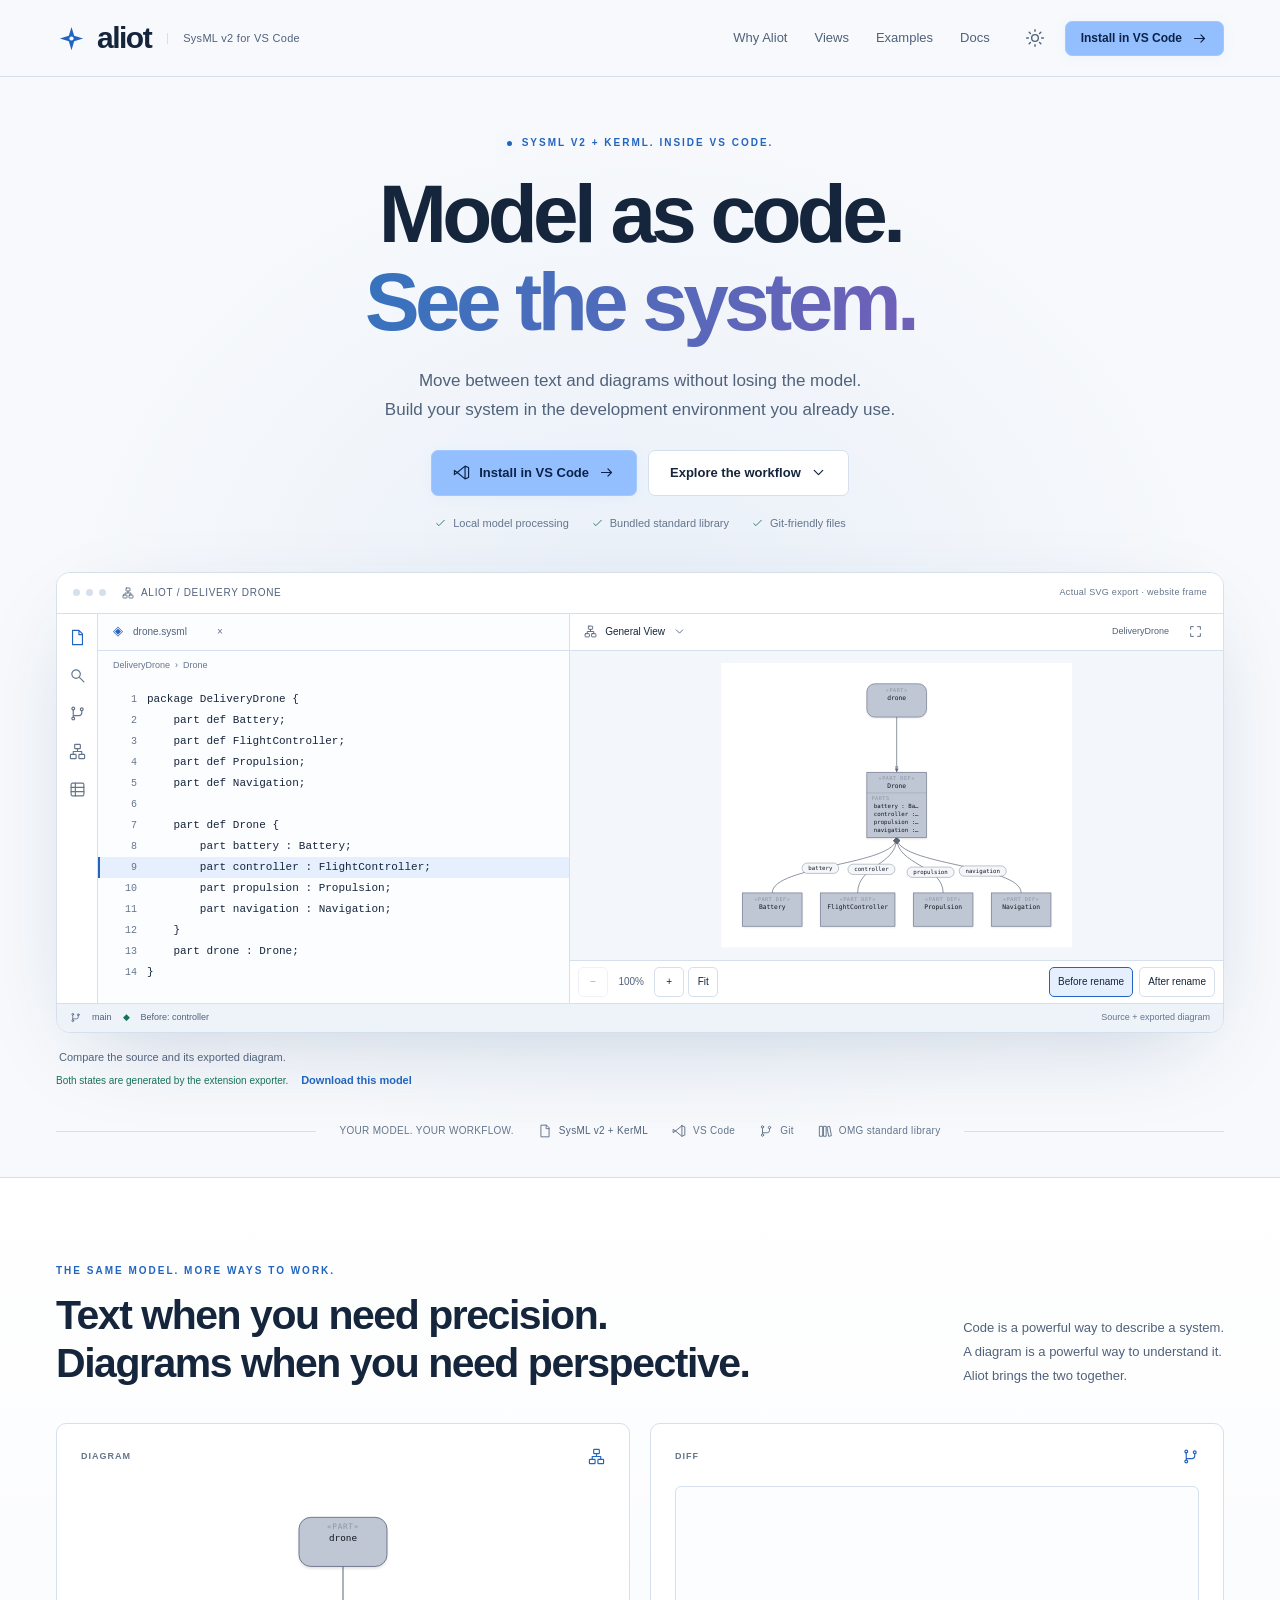
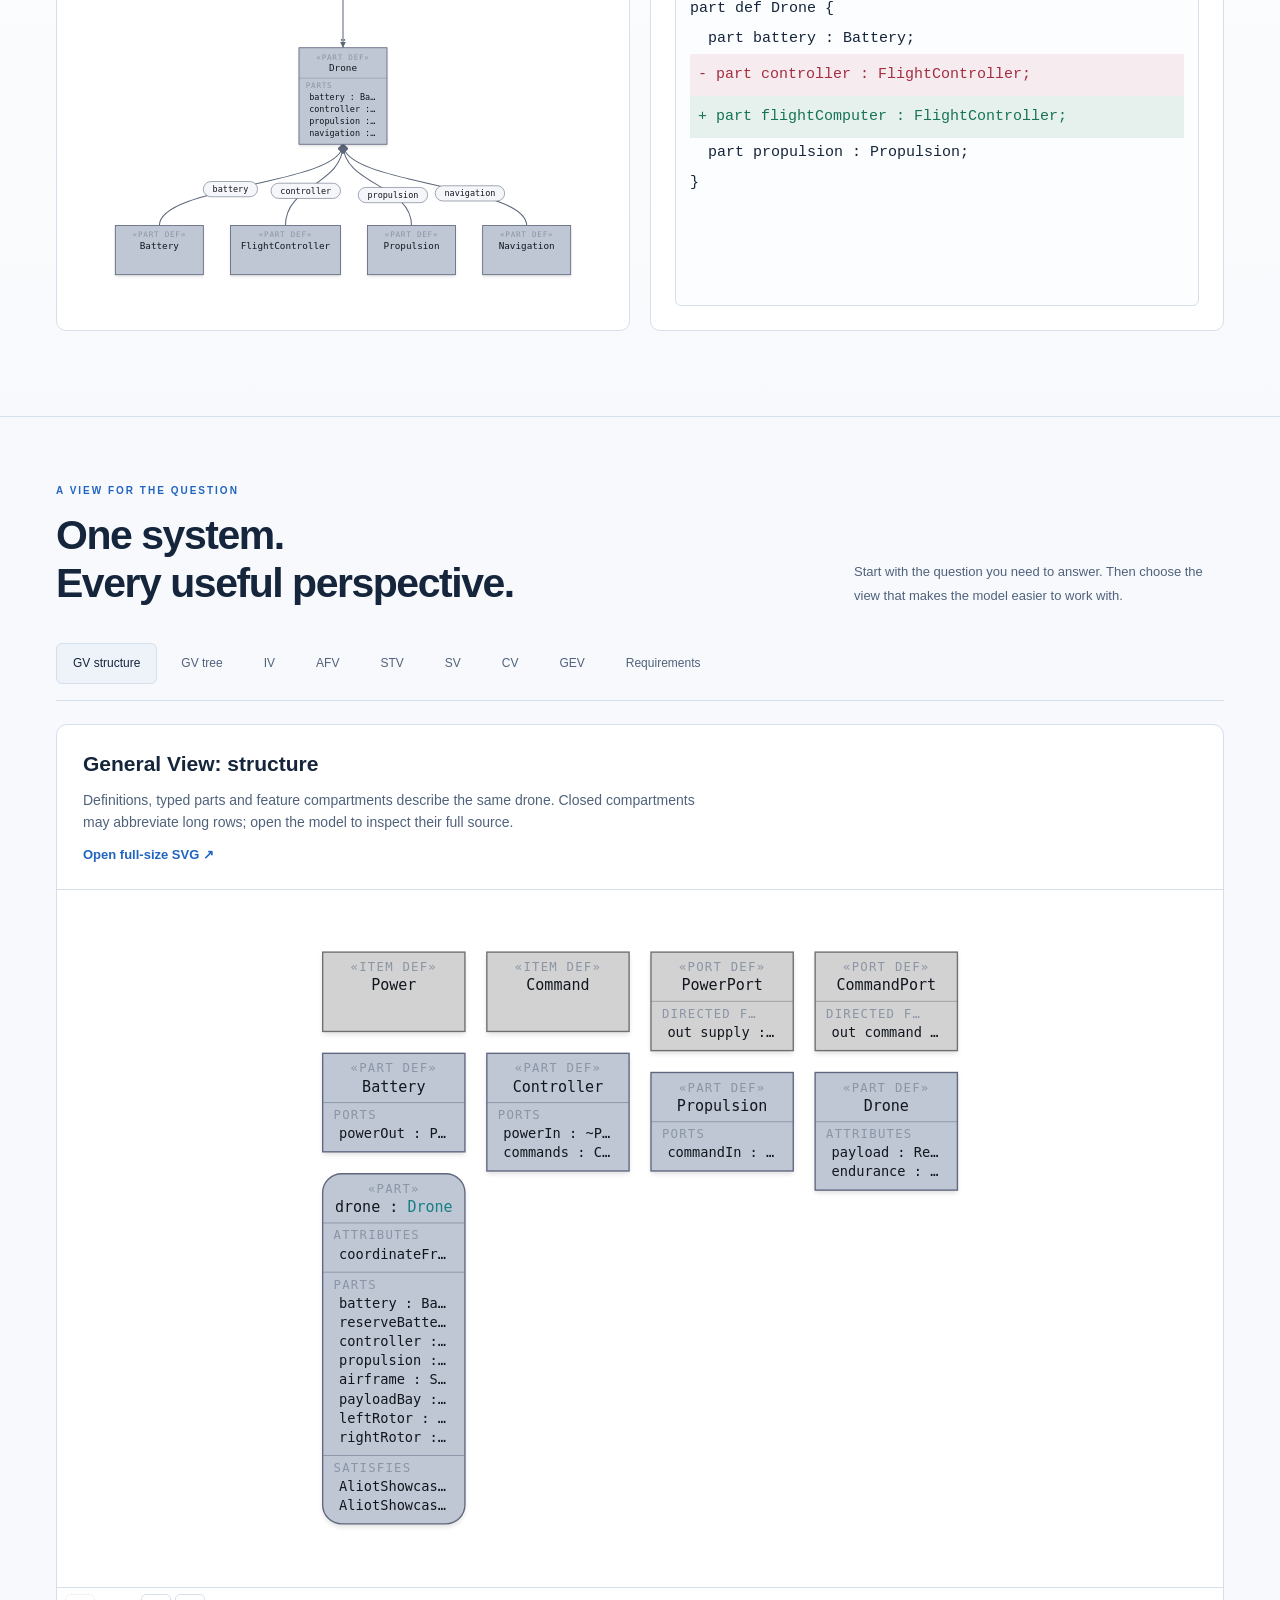
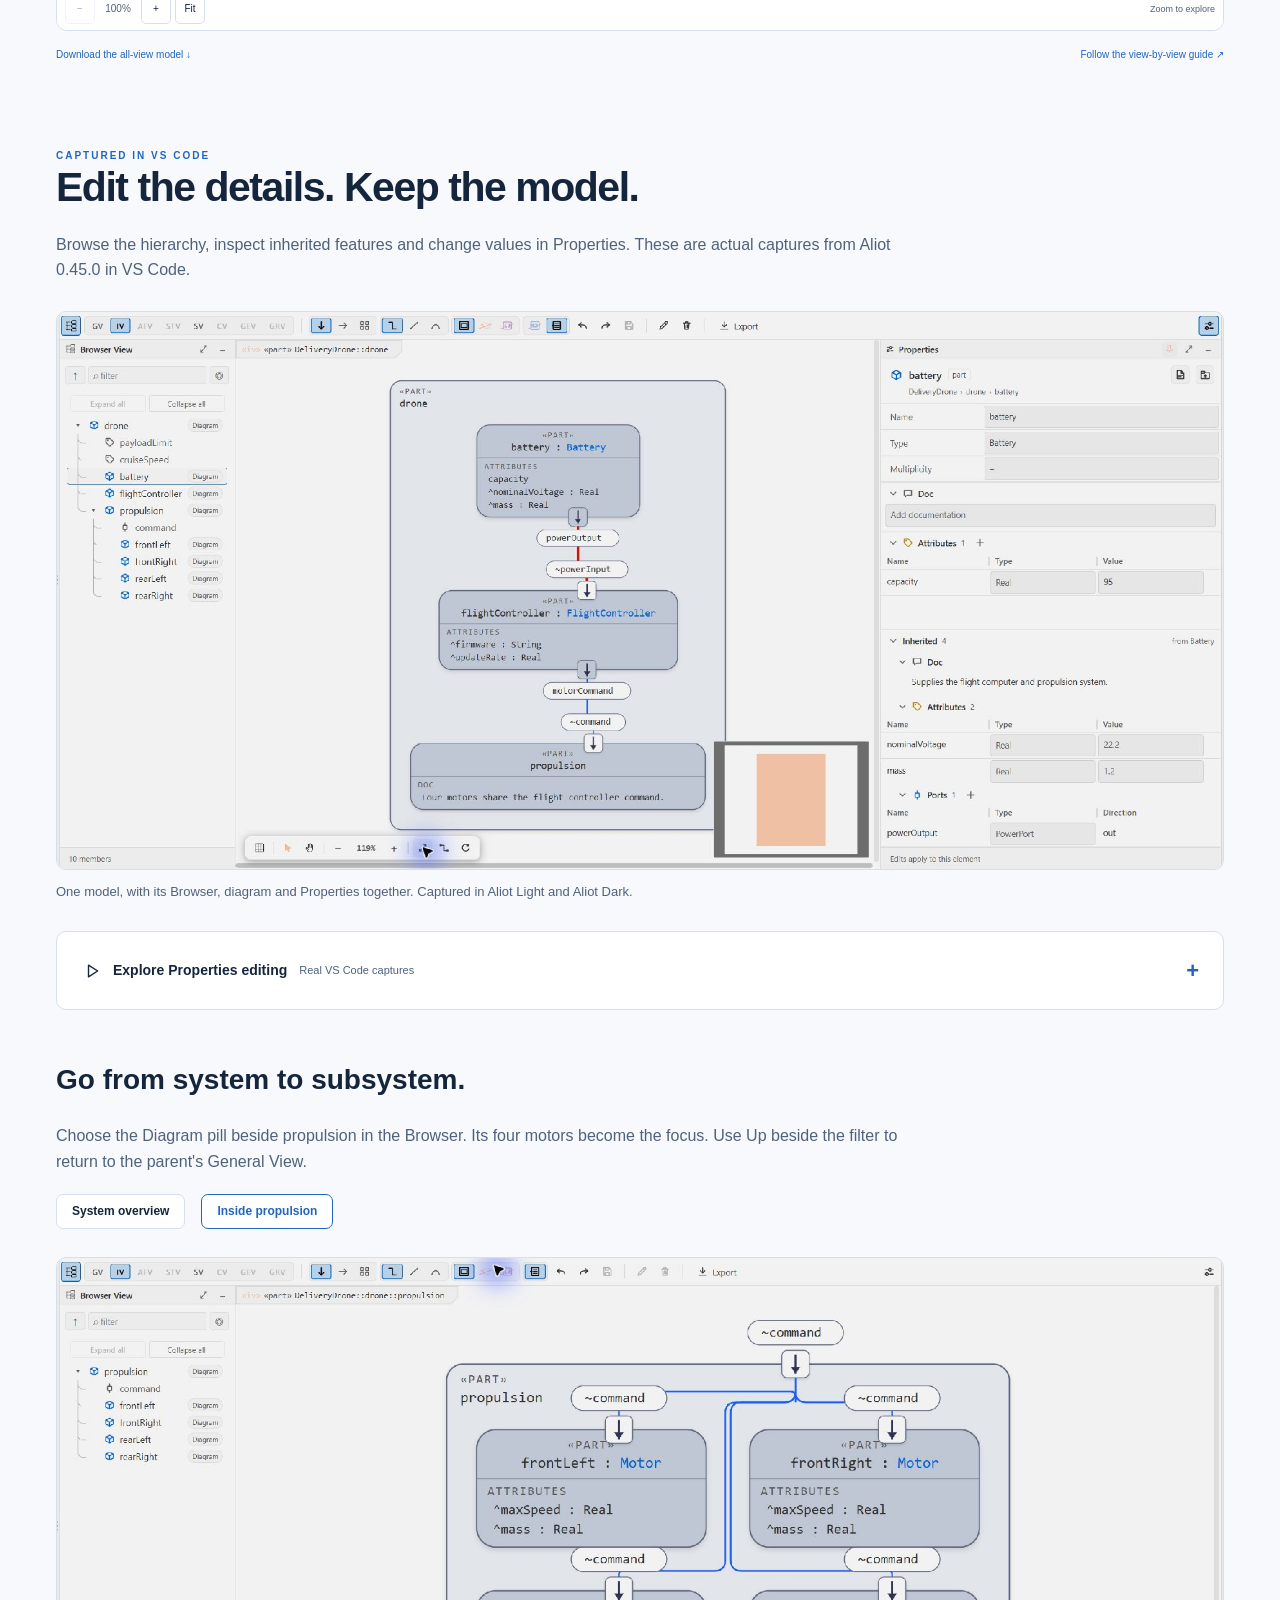
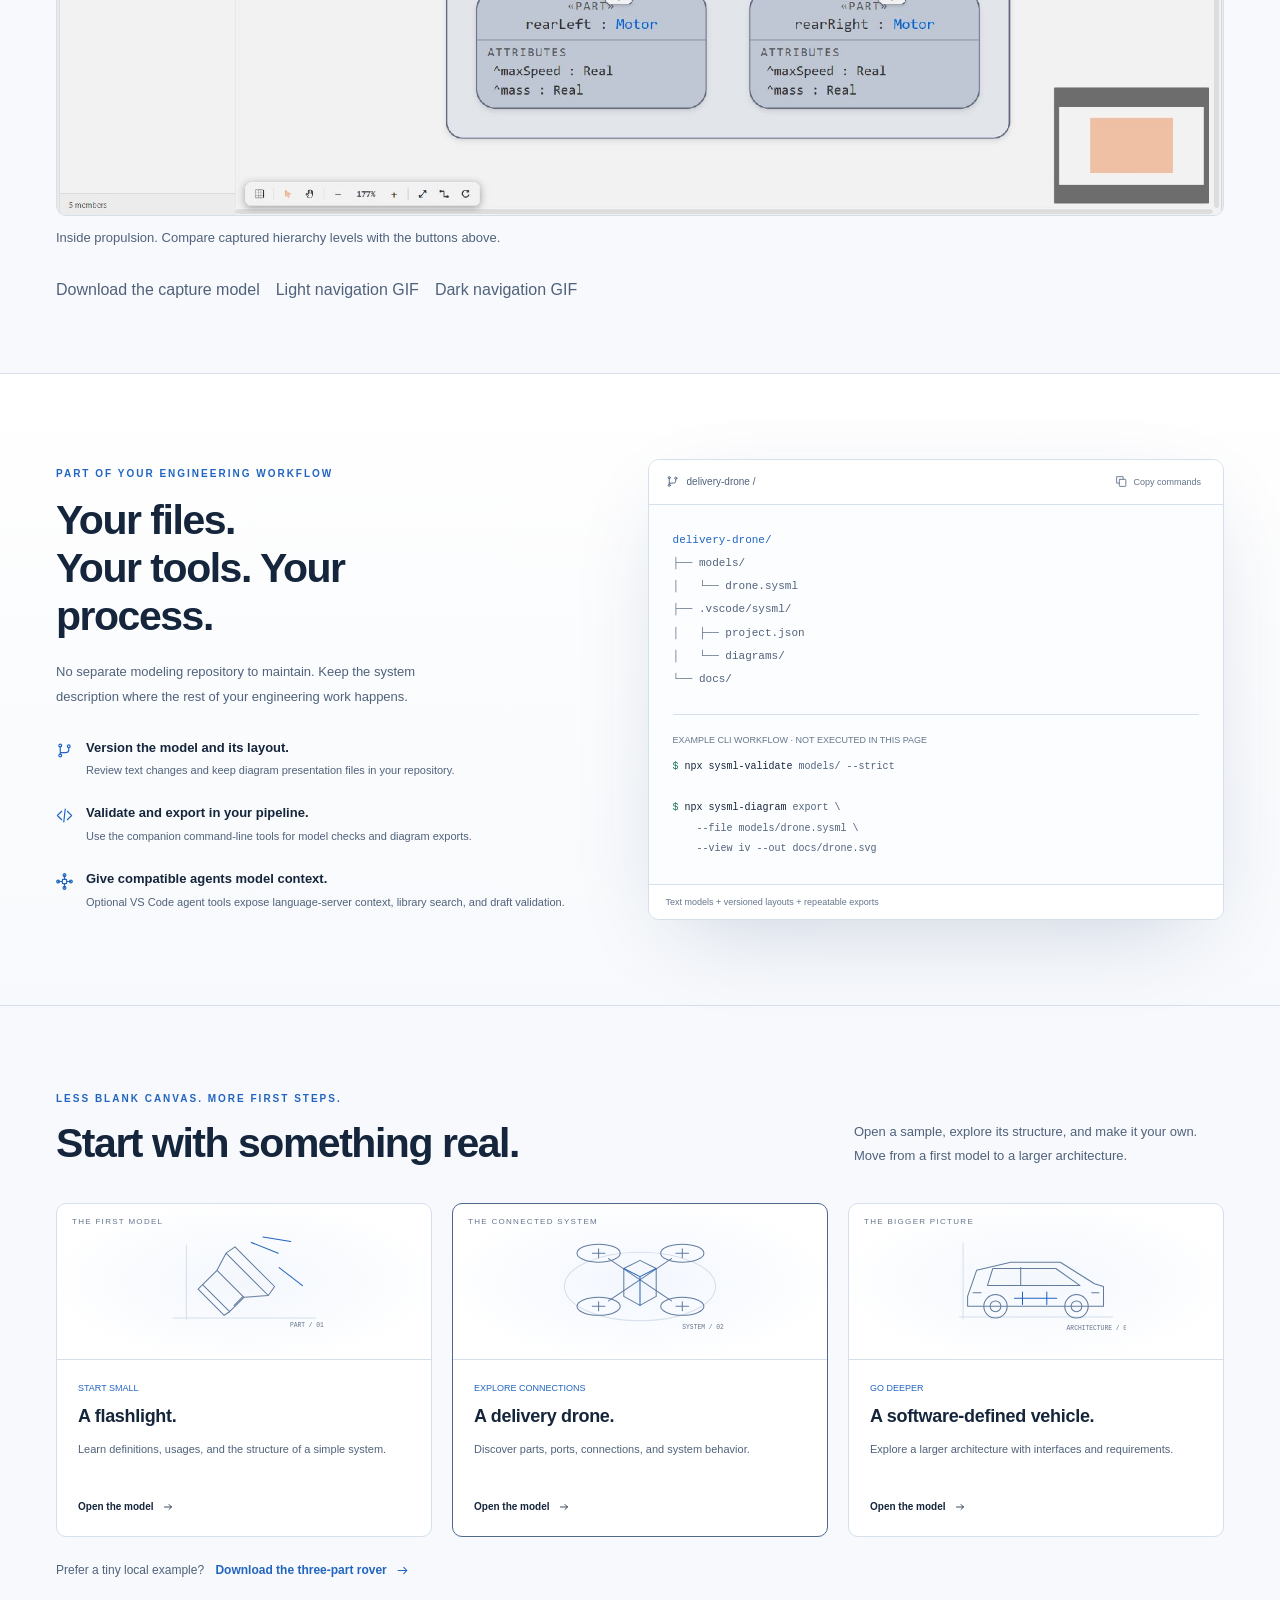
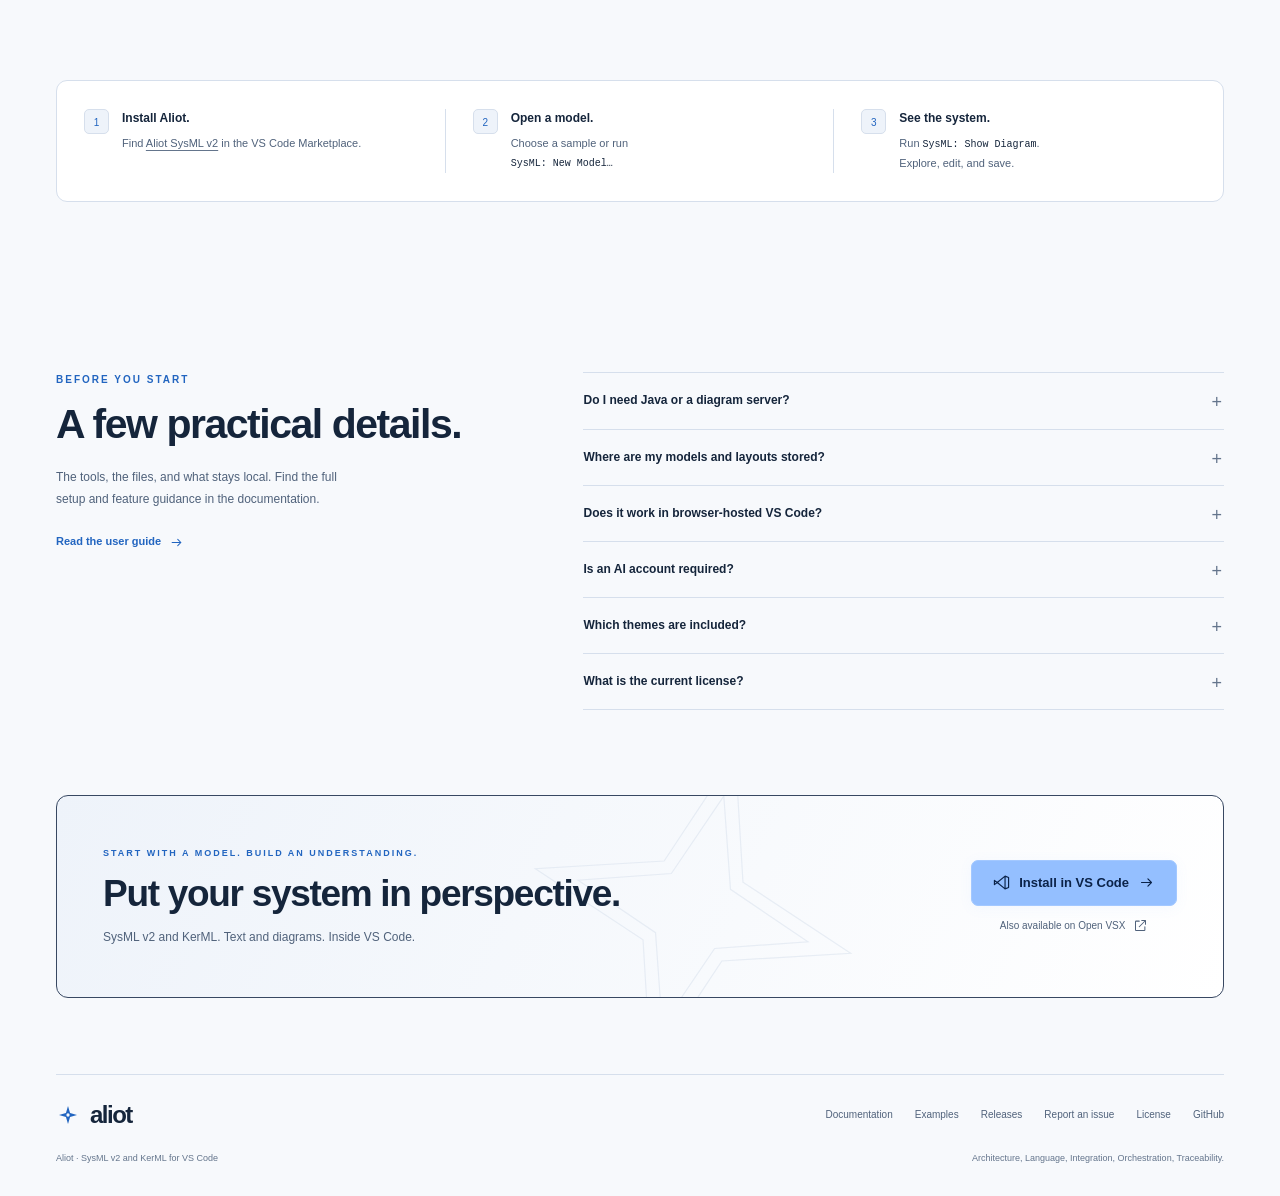
==== index.html @ 0fecaf9a "Add all-view CLI showcase to landing page and user guide" ====
<!doctype html>
<html lang="en" data-theme="light">
  <head>
    <meta charset="utf-8" />
    <meta name="viewport" content="width=device-width, initial-scale=1" />
    <title>Aliot SysML v2 | Model as code. See the system.</title>
    <meta
      name="description"
      content="Edit SysML v2 as text and diagrams. Built-in validation and AI tools. Explore Aliot for Visual Studio Code."
    />
    <meta name="theme-color" content="#f5f7fb" />
    <meta property="og:title" content="Aliot SysML v2" />
    <meta
      property="og:description"
      content="Model as code. See the system. SysML v2 and KerML in Visual Studio Code."
    />
    <meta property="og:type" content="website" />
    <meta property="og:url" content="https://voidaliot.github.io/sysml-v2-vscext-release/" />
    <meta
      property="og:image"
      content="https://voidaliot.github.io/sysml-v2-vscext-release/assets/brand/aliot-social.png"
    />
    <meta name="twitter:card" content="summary_large_image" />
    <link rel="canonical" href="https://voidaliot.github.io/sysml-v2-vscext-release/" />
    <link rel="icon" type="image/png" href="assets/brand/aliot-light.png" />
    <link rel="stylesheet" href="styles.css" />
  </head>
  <body>
    <noscript
      ><style>
        .demo-controls,
        .export-steps,
        .canvas-fit,
        .theme-button,
        .menu-button,
        .capture-link,
        .terminal-copy,
        .view-tabs,
        #demo-toggle {
          display: none !important;
        }
        .main-nav {
          display: flex;
          position: static;
        }
        .gallery-panel[hidden] {
          display: block !important;
        }
      </style></noscript
    >
    <svg class="sprite" xmlns="http://www.w3.org/2000/svg" aria-hidden="true">
      <defs>
        <symbol id="i-arrow" viewBox="0 0 24 24"><path d="M5 12h14m-5-5 5 5-5 5" /></symbol>
        <symbol id="i-external" viewBox="0 0 24 24">
          <path d="M14 4h6v6m0-6L10 14M10 5H5a1 1 0 0 0-1 1v13a1 1 0 0 0 1 1h13a1 1 0 0 0 1-1v-5" />
        </symbol>
        <symbol id="i-code" viewBox="0 0 24 24">
          <path d="m8 6-6 6 6 6m8-12 6 6-6 6m-3-15-2 18" />
        </symbol>
        <symbol id="i-boxes" viewBox="0 0 24 24">
          <rect x="8" y="2" width="8" height="6" rx="1" />
          <rect x="2" y="16" width="8" height="6" rx="1" />
          <rect x="14" y="16" width="8" height="6" rx="1" />
          <path d="M12 8v4H6v4m6-4h6v4" />
        </symbol>
        <symbol id="i-branch" viewBox="0 0 24 24">
          <circle cx="6" cy="5" r="2" />
          <circle cx="18" cy="6" r="2" />
          <circle cx="6" cy="19" r="2" />
          <path d="M6 7v10m12-9v3a4 4 0 0 1-4 4H6" />
        </symbol>
        <symbol id="i-play" viewBox="0 0 24 24"><path d="m9 5 11 7-11 7Z" /></symbol>
        <symbol id="i-check" viewBox="0 0 24 24"><path d="m5 12 4 4 10-10" /></symbol>
        <symbol id="i-github" viewBox="0 0 24 24">
          <path
            d="M9 19c-4 1-4-2-6-2m12 4v-3a3 3 0 0 0-1-2c4 0 7-2 7-6a5 5 0 0 0-1-3 5 5 0 0 0 0-4c-2 0-4 2-4 2a14 14 0 0 0-8 0S6 3 4 3a5 5 0 0 0 0 4 5 5 0 0 0-1 3c0 4 3 6 7 6a3 3 0 0 0-1 2v3"
          />
        </symbol>
        <symbol id="i-vscode" viewBox="0 0 24 24">
          <path d="m17 3 5 2v14l-5 2L6 12l11-9Zm0 0v18M6 12l-4-3v6l4-3Z" />
        </symbol>
        <symbol id="i-sun" viewBox="0 0 24 24">
          <circle cx="12" cy="12" r="4" />
          <path
            d="M12 2v2m0 16v2M2 12h2m16 0h2M5 5l1.5 1.5m11 11L19 19M19 5l-1.5 1.5m-11 11L5 19"
          />
        </symbol>
        <symbol id="i-menu" viewBox="0 0 24 24"><path d="M4 6h16M4 12h16M4 18h16" /></symbol>
        <symbol id="i-close" viewBox="0 0 24 24"><path d="m6 6 12 12M6 18 18 6" /></symbol>
        <symbol id="i-file" viewBox="0 0 24 24"><path d="M14 2H5v20h14V7Zm0 0v6h5" /></symbol>
        <symbol id="i-search" viewBox="0 0 24 24">
          <circle cx="10" cy="10" r="6" />
          <path d="m15 15 6 6" />
        </symbol>
        <symbol id="i-chevron" viewBox="0 0 24 24"><path d="m8 5 7 7-7 7" /></symbol>
        <symbol id="i-chevron-down" viewBox="0 0 24 24"><path d="m6 9 6 6 6-6" /></symbol>
        <symbol id="i-reset" viewBox="0 0 24 24"><path d="M3 5v5h5M4 9a8 8 0 1 1 0 7" /></symbol>
        <symbol id="i-mouse" viewBox="0 0 24 24"><path d="m5 3 14 9-7 2-3 7-4-18Z" /></symbol>
        <symbol id="i-grid" viewBox="0 0 24 24">
          <rect x="3" y="3" width="18" height="18" rx="2" />
          <path d="M3 9h18M3 15h18M9 3v18" />
        </symbol>
        <symbol id="i-flow" viewBox="0 0 24 24">
          <circle cx="3" cy="12" r="2" />
          <rect x="8" y="7" width="8" height="10" rx="2" />
          <circle cx="21" cy="12" r="2" />
          <path d="M5 12h3m8 0h3" />
        </symbol>
        <symbol id="i-ports" viewBox="0 0 24 24">
          <rect x="2" y="6" width="7" height="12" rx="1" />
          <rect x="15" y="6" width="7" height="12" rx="1" />
          <path d="M9 12h6" />
          <rect x="8" y="10" width="2" height="4" />
          <rect x="14" y="10" width="2" height="4" />
        </symbol>
        <symbol id="i-lock" viewBox="0 0 24 24">
          <rect x="5" y="10" width="14" height="11" rx="2" />
          <path d="M8 10V6a4 4 0 0 1 8 0v4m-4 5v2" />
        </symbol>
        <symbol id="i-library" viewBox="0 0 24 24">
          <path d="M3 4h5v17H3Zm7 0h4v17h-4Zm6 1 4-1 3 16-4 1Z" />
        </symbol>
        <symbol id="i-globe" viewBox="0 0 24 24">
          <circle cx="12" cy="12" r="9" />
          <ellipse cx="12" cy="12" rx="4" ry="9" />
          <path d="M3 12h18" />
        </symbol>
        <symbol id="i-copy" viewBox="0 0 24 24">
          <rect x="8" y="8" width="12" height="13" rx="1" />
          <path d="M15 8V3H3v12h5" />
        </symbol>
        <symbol id="i-network" viewBox="0 0 24 24">
          <rect x="9" y="9" width="6" height="6" rx="1" />
          <path d="M12 3v6m0 6v6M3 12h6m6 0h6" />
          <circle cx="12" cy="3" r="2" />
          <circle cx="12" cy="21" r="2" />
          <circle cx="3" cy="12" r="2" />
          <circle cx="21" cy="12" r="2" />
        </symbol>
        <symbol id="i-info" viewBox="0 0 24 24">
          <circle cx="12" cy="12" r="9" />
          <path d="M12 11v6m0-10v.1" />
        </symbol>
        <symbol id="i-window" viewBox="0 0 24 24">
          <rect x="3" y="3" width="18" height="18" rx="2" />
          <path d="M3 8h18M8 8v13" />
        </symbol>
        <symbol id="i-image" viewBox="0 0 24 24">
          <rect x="3" y="3" width="18" height="18" rx="2" />
          <circle cx="8" cy="8" r="1.5" />
          <path d="m3 17 5-5 4 4 4-6 5 7" />
        </symbol>
        <symbol id="i-fit" viewBox="0 0 24 24">
          <path d="M8 3H3v5m13-5h5v5M3 16v5h5m13-5v5h-5" />
        </symbol>
        <symbol id="i-link" viewBox="0 0 24 24">
          <path
            d="m10 13 4-4m-5 6-2 2a4 4 0 0 1-6-6l5-5a4 4 0 0 1 6 0m0 9a4 4 0 0 0 6 0l5-5a4 4 0 0 0-6-6l-2 2"
          />
        </symbol>
      </defs>
    </svg>
    <a class="skip-link" href="#main">Skip to content</a>
    <header class="site-header">
      <div class="wrap nav-inner">
        <a class="brand" href="#top" aria-label="Aliot home"
          ><svg class="brand-mark" viewBox="0 0 512 512" fill="none" aria-hidden="true">
            <path
              d="M256 64 300 212 448 256 300 300 256 448 212 300 64 256 212 212Z"
              fill="currentColor"
            />
            <circle cx="256" cy="256" r="35" fill="var(--bg)" /></svg
          ><span>aliot</span><span class="brand-sub">SysML v2 for VS Code</span></a
        >
        <nav class="main-nav" id="main-nav" aria-label="Main navigation">
          <a href="#features">Why Aliot</a><a href="#views">Views</a><a href="#examples">Examples</a
          ><a href="user-guide.html" target="_blank" rel="noopener noreferrer">Docs</a>
        </nav>
        <div class="nav-actions">
          <button
            class="icon-button theme-button"
            id="theme-toggle"
            aria-label="Switch to dark theme"
            title="Switch theme"
          >
            <svg class="icon" aria-hidden="true"><use href="#i-sun"></use></svg></button
          ><a
            class="button primary small"
            href="https://marketplace.visualstudio.com/items?itemName=voidaliot.vscode-sysml-v2"
            target="_blank"
            rel="noopener noreferrer"
            >Install in VS Code
            <svg class="icon" aria-hidden="true"><use href="#i-arrow"></use></svg></a
          ><button
            class="icon-button menu-button"
            id="menu-toggle"
            aria-label="Open navigation"
            aria-expanded="false"
            aria-controls="main-nav"
          >
            <svg class="icon" aria-hidden="true"><use href="#i-menu"></use></svg>
          </button>
        </div>
      </div>
    </header>
    <main id="main">
      <section class="hero" id="top" aria-labelledby="hero-title">
        <div class="wrap">
          <div class="hero-copy">
            <div class="eyebrow center">
              <span class="small-dot"></span>SYSML v2 + KerML. INSIDE VS CODE.
            </div>
            <h1 id="hero-title">Model as code.<br /><span class="tint">See the system.</span></h1>
            <p class="hero-description">
              Move between text and diagrams without losing the model.<br class="desktop-break" />
              Build your system in the development environment you already use.
            </p>
            <div class="hero-actions">
              <a
                class="button primary"
                href="https://marketplace.visualstudio.com/items?itemName=voidaliot.vscode-sysml-v2"
                target="_blank"
                rel="noopener noreferrer"
                ><svg class="icon" aria-hidden="true"><use href="#i-vscode"></use></svg>Install in
                VS Code <svg class="icon" aria-hidden="true"><use href="#i-arrow"></use></svg></a
              ><a class="button" href="#workflow-demo"
                >Explore the workflow
                <svg class="icon" aria-hidden="true"><use href="#i-chevron-down"></use></svg
              ></a>
            </div>
            <div class="hero-proof">
              <span
                ><svg class="icon" aria-hidden="true"><use href="#i-check"></use></svg>Local model
                processing</span
              ><span
                ><svg class="icon" aria-hidden="true"><use href="#i-check"></use></svg>Bundled
                standard library</span
              ><span
                ><svg class="icon" aria-hidden="true"><use href="#i-check"></use></svg>Git-friendly
                files</span
              >
            </div>
          </div>
          <div class="product-wrap" id="workflow-demo">
            <div class="workbench" aria-label="Actual extension SVG exports in a website frame">
              <div class="window-bar">
                <div class="window-dots" aria-hidden="true"><i></i><i></i><i></i></div>
                <div class="window-label">
                  <svg class="icon" aria-hidden="true"><use href="#i-boxes"></use></svg>ALIOT /
                  DELIVERY DRONE
                </div>
                <span class="window-note">Actual SVG export · website frame</span>
              </div>
              <div class="workbench-body">
                <div class="activity-bar" aria-hidden="true">
                  <svg class="icon active" aria-hidden="true"><use href="#i-file"></use></svg
                  ><svg class="icon" aria-hidden="true"><use href="#i-search"></use></svg
                  ><svg class="icon" aria-hidden="true"><use href="#i-branch"></use></svg
                  ><svg class="icon" aria-hidden="true"><use href="#i-boxes"></use></svg
                  ><svg class="icon" aria-hidden="true"><use href="#i-grid"></use></svg>
                </div>
                <div class="editor-pane">
                  <div class="editor-tab">
                    <span class="file-dot">◈</span>drone.sysml<span
                      class="tab-close"
                      aria-hidden="true"
                      >×</span
                    >
                  </div>
                  <div class="editor-breadcrumb">DeliveryDrone &nbsp;›&nbsp; Drone</div>
                  <pre
                    class="source-code"
                    id="source-before"
                    aria-label="Exported model source"
                  ><code><span class="source-line">package DeliveryDrone {</span><span class="source-line">    part def Battery;</span><span class="source-line">    part def FlightController;</span><span class="source-line">    part def Propulsion;</span><span class="source-line">    part def Navigation;</span><span class="source-line"></span><span class="source-line">    part def Drone {</span><span class="source-line">        part battery : Battery;</span><span class="source-line current">        part controller : FlightController;</span><span class="source-line">        part propulsion : Propulsion;</span><span class="source-line">        part navigation : Navigation;</span><span class="source-line">    }</span><span class="source-line">    part drone : Drone;</span><span class="source-line">}</span></code></pre>
                  <pre
                    class="source-code"
                    id="source-after"
                    aria-label="Exported model source"
                    hidden
                  ><code><span class="source-line">package DeliveryDrone {</span><span class="source-line">    part def Battery;</span><span class="source-line">    part def FlightController;</span><span class="source-line">    part def Propulsion;</span><span class="source-line">    part def Navigation;</span><span class="source-line"></span><span class="source-line">    part def Drone {</span><span class="source-line">        part battery : Battery;</span><span class="source-line current">        part flightComputer : FlightController;</span><span class="source-line">        part propulsion : Propulsion;</span><span class="source-line">        part navigation : Navigation;</span><span class="source-line">    }</span><span class="source-line">    part drone : Drone;</span><span class="source-line">}</span></code></pre>
                </div>
                <div class="canvas-pane">
                  <div class="canvas-toolbar">
                    <svg class="icon" aria-hidden="true"><use href="#i-boxes"></use></svg
                    ><span class="view-select">General View</span
                    ><svg class="icon" aria-hidden="true"><use href="#i-chevron-down"></use></svg>
                    <div class="toolbar-right">
                      <span>DeliveryDrone</span>
                      <button
                        type="button"
                        class="canvas-fit"
                        aria-label="Fit diagram"
                        title="Fit diagram"
                      >
                        <svg class="icon" aria-hidden="true"><use href="#i-fit"></use></svg>
                      </button>
                    </div>
                  </div>
                  <div class="canvas-area">
                    <img
                      id="hero-diagram"
                      src="assets/product/structure-light.svg"
                      data-light="assets/product/structure-light.svg"
                      data-dark="assets/product/structure-dark.svg"
                      alt="General View exported by the extension from the DeliveryDrone model."
                    />
                    <div class="export-steps" role="group" aria-label="Compare model exports">
                      <button type="button" data-export-step="0" aria-pressed="true">
                        Before rename
                      </button>
                      <button type="button" data-export-step="1" aria-pressed="false">
                        After rename
                      </button>
                    </div>
                  </div>
                </div>
              </div>
              <div class="workbench-footer">
                <svg class="icon" aria-hidden="true"><use href="#i-branch"></use></svg
                ><span>main</span><span style="color: var(--mint)">◆</span
                ><span id="selection-label">Before: controller</span
                ><span class="right">Source + exported diagram</span>
              </div>
            </div>
            <div class="demo-controls">
              <span class="demo-hint">Compare the source and its exported diagram.</span>
            </div>
            <p class="demo-live" id="rename-message" role="status" aria-live="polite">
              Both states are generated by the extension exporter.
              <a
                class="text-link"
                id="source-download"
                href="assets/samples/workflow-before.sysml"
                download
                >Download this model</a
              >
            </p>
          </div>
          <div class="hero-divider">
            <span>YOUR MODEL. YOUR WORKFLOW.</span
            ><span
              ><svg class="icon" aria-hidden="true"><use href="#i-file"></use></svg
              ><strong>SysML v2 + KerML</strong></span
            ><span
              ><svg class="icon" aria-hidden="true"><use href="#i-vscode"></use></svg>VS Code</span
            ><span
              ><svg class="icon" aria-hidden="true"><use href="#i-branch"></use></svg>Git</span
            ><span
              ><svg class="icon" aria-hidden="true"><use href="#i-library"></use></svg>OMG standard
              library</span
            >
          </div>
        </div>
      </section>
      <section class="section section-muted" id="features" aria-labelledby="features-title">
        <div class="wrap">
          <div class="section-top">
            <div>
              <div class="eyebrow">THE SAME MODEL. MORE WAYS TO WORK.</div>
              <h2 id="features-title">
                Text when you need precision.<br />Diagrams when you need perspective.
              </h2>
            </div>
            <p>
              Code is a powerful way to describe a system.<br />A diagram is a powerful way to
              understand it.<br />Aliot brings the two together.
            </p>
          </div>
          <div class="feature-grid">
            <article class="feature-card">
              <div class="feature-num">
                <span>DIAGRAM</span
                ><svg class="icon" aria-hidden="true"><use href="#i-boxes"></use></svg>
              </div>
              <div class="feature-visual feature-diagram">
                <div class="mini-graph">
                  <img
                    src="assets/product/structure-light.svg"
                    data-light="assets/product/structure-light.svg"
                    data-dark="assets/product/structure-dark.svg"
                    alt="General View generated by the extension."
                  />
                </div>
              </div>
            </article>
            <article class="feature-card">
              <div class="feature-num">
                <span>DIFF</span
                ><svg class="icon" aria-hidden="true"><use href="#i-branch"></use></svg>
              </div>
              <div class="feature-visual">
                <div
                  class="mini-code"
                  role="img"
                  aria-label="Model text diff. Rename controller to flightComputer, keeping its FlightController type."
                >
                  <div>part def Drone {</div>
                  <div>&nbsp; part battery : Battery;</div>
                  <div class="diff-minus">- part controller : FlightController;</div>
                  <div class="diff-plus">+ part flightComputer : FlightController;</div>
                  <div>&nbsp; part propulsion : Propulsion;</div>
                  <div>}</div>
                </div>
              </div>
            </article>
          </div>
        </div>
      </section>
      <section class="section explore-section" id="views" aria-labelledby="views-title">
        <div class="wrap">
          <div class="section-top">
            <div>
              <div class="eyebrow">A VIEW FOR THE QUESTION</div>
              <h2 id="views-title">One system.<br />Every useful perspective.</h2>
            </div>
            <p>
              Start with the question you need to answer. Then choose the view that makes the model
              easier to work with.
            </p>
          </div>
          <!-- ALL_VIEWS_START -->
          <div class="view-tabs tour-tabs" role="tablist" aria-label="Explore model views">
            <button
              class="view-tab"
              id="tab-tour-0"
              type="button"
              role="tab"
              aria-selected="true"
              aria-controls="panel-tour-0"
              tabindex="0"
            >
              GV structure
            </button>
            <button
              class="view-tab"
              id="tab-tour-1"
              type="button"
              role="tab"
              aria-selected="false"
              aria-controls="panel-tour-1"
              tabindex="-1"
            >
              GV tree
            </button>
            <button
              class="view-tab"
              id="tab-tour-2"
              type="button"
              role="tab"
              aria-selected="false"
              aria-controls="panel-tour-2"
              tabindex="-1"
            >
              IV
            </button>
            <button
              class="view-tab"
              id="tab-tour-3"
              type="button"
              role="tab"
              aria-selected="false"
              aria-controls="panel-tour-3"
              tabindex="-1"
            >
              AFV
            </button>
            <button
              class="view-tab"
              id="tab-tour-4"
              type="button"
              role="tab"
              aria-selected="false"
              aria-controls="panel-tour-4"
              tabindex="-1"
            >
              STV
            </button>
            <button
              class="view-tab"
              id="tab-tour-5"
              type="button"
              role="tab"
              aria-selected="false"
              aria-controls="panel-tour-5"
              tabindex="-1"
            >
              SV
            </button>
            <button
              class="view-tab"
              id="tab-tour-6"
              type="button"
              role="tab"
              aria-selected="false"
              aria-controls="panel-tour-6"
              tabindex="-1"
            >
              CV
            </button>
            <button
              class="view-tab"
              id="tab-tour-7"
              type="button"
              role="tab"
              aria-selected="false"
              aria-controls="panel-tour-7"
              tabindex="-1"
            >
              GEV
            </button>
            <button
              class="view-tab"
              id="tab-tour-8"
              type="button"
              role="tab"
              aria-selected="false"
              aria-controls="panel-tour-8"
              tabindex="-1"
            >
              Requirements
            </button>
          </div>
          <div
            class="gallery-panel tour-panel"
            id="panel-tour-0"
            role="tabpanel"
            aria-labelledby="tab-tour-0"
            tabindex="0"
          >
            <div class="tour-heading">
              <h3>General View: structure</h3>
              <p>
                Definitions, typed parts and feature compartments describe the same drone. Closed
                compartments may abbreviate long rows; open the model to inspect their full source.
              </p>
              <a
                class="text-link"
                href="assets/product/all-views/gv-structure-light.svg"
                data-light="assets/product/all-views/gv-structure-light.svg"
                data-dark="assets/product/all-views/gv-structure-dark.svg"
                target="_blank"
                rel="noopener"
                >Open full-size SVG ↗</a
              >
            </div>
            <div class="gallery-art">
              <img
                src="assets/product/all-views/gv-structure-light.svg"
                data-light="assets/product/all-views/gv-structure-light.svg"
                data-dark="assets/product/all-views/gv-structure-dark.svg"
                alt="General View: structure. Definitions, typed parts and feature compartments describe the same drone. Closed compartments may abbreviate long rows; open the model to inspect their full source."
                loading="lazy"
              />
            </div>
          </div>
          <div
            class="gallery-panel tour-panel"
            id="panel-tour-1"
            role="tabpanel"
            aria-labelledby="tab-tour-1"
            tabindex="0"
            hidden
          >
            <div class="tour-heading">
              <h3>General View: tree</h3>
              <p>
                Ownership and typing become a tree. Curved lines keep the relationship paths clear.
              </p>
              <a
                class="text-link"
                href="assets/product/all-views/gv-tree-light.svg"
                data-light="assets/product/all-views/gv-tree-light.svg"
                data-dark="assets/product/all-views/gv-tree-dark.svg"
                target="_blank"
                rel="noopener"
                >Open full-size SVG ↗</a
              >
            </div>
            <div class="gallery-art">
              <img
                src="assets/product/all-views/gv-tree-light.svg"
                data-light="assets/product/all-views/gv-tree-light.svg"
                data-dark="assets/product/all-views/gv-tree-dark.svg"
                alt="General View: tree. Ownership and typing become a tree. Curved lines keep the relationship paths clear."
                loading="lazy"
              />
            </div>
          </div>
          <div
            class="gallery-panel tour-panel"
            id="panel-tour-2"
            role="tabpanel"
            aria-labelledby="tab-tour-2"
            tabindex="0"
            hidden
          >
            <div class="tour-heading">
              <h3>Interconnection View</h3>
              <p>
                Follow powerFeed and commandBus between named, directed ports. powerIn and commandIn
                conjugate their port types.
              </p>
              <a
                class="text-link"
                href="assets/product/all-views/iv-light.svg"
                data-light="assets/product/all-views/iv-light.svg"
                data-dark="assets/product/all-views/iv-dark.svg"
                target="_blank"
                rel="noopener"
                >Open full-size SVG ↗</a
              >
            </div>
            <div class="gallery-art">
              <img
                src="assets/product/all-views/iv-light.svg"
                data-light="assets/product/all-views/iv-light.svg"
                data-dark="assets/product/all-views/iv-dark.svg"
                alt="Interconnection View. Follow powerFeed and commandBus between named, directed ports. powerIn and commandIn conjugate their port types."
                loading="lazy"
              />
            </div>
          </div>
          <div
            class="gallery-panel tour-panel"
            id="panel-tour-3"
            role="tabpanel"
            aria-labelledby="tab-tour-3"
            tabindex="0"
            hidden
          >
            <div class="tour-heading">
              <h3>Action Flow View</h3>
              <p>
                The fork runs checkPower and checkRoute in parallel; the join waits for both. Dashed
                performer lanes name battery and controller. retryLink repeats poll until linkReady.
              </p>
              <a
                class="text-link"
                href="assets/product/all-views/afv-light.svg"
                data-light="assets/product/all-views/afv-light.svg"
                data-dark="assets/product/all-views/afv-dark.svg"
                target="_blank"
                rel="noopener"
                >Open full-size SVG ↗</a
              >
            </div>
            <div class="gallery-art">
              <img
                src="assets/product/all-views/afv-light.svg"
                data-light="assets/product/all-views/afv-light.svg"
                data-dark="assets/product/all-views/afv-dark.svg"
                alt="Action Flow View. The fork runs checkPower and checkRoute in parallel; the join waits for both. Dashed performer lanes name battery and controller. retryLink repeats poll until linkReady."
                loading="lazy"
              />
            </div>
          </div>
          <div
            class="gallery-panel tour-panel"
            id="panel-tour-4"
            role="tabpanel"
            aria-labelledby="tab-tour-4"
            tabindex="0"
            hidden
          >
            <div class="tour-heading">
              <h3>State Transition View</h3>
              <p>
                active contains concurrent navigation and monitoring regions. Each region has its
                own initial state. Transition pills show routeClear and lowBattery guards; do
                compartments show ongoing actions.
              </p>
              <a
                class="text-link"
                href="assets/product/all-views/stv-light.svg"
                data-light="assets/product/all-views/stv-light.svg"
                data-dark="assets/product/all-views/stv-dark.svg"
                target="_blank"
                rel="noopener"
                >Open full-size SVG ↗</a
              >
            </div>
            <div class="gallery-art">
              <img
                src="assets/product/all-views/stv-light.svg"
                data-light="assets/product/all-views/stv-light.svg"
                data-dark="assets/product/all-views/stv-dark.svg"
                alt="State Transition View. active contains concurrent navigation and monitoring regions. Each region has its own initial state. Transition pills show routeClear and lowBattery guards; do compartments show ongoing actions."
                loading="lazy"
              />
            </div>
          </div>
          <div
            class="gallery-panel tour-panel"
            id="panel-tour-5"
            role="tabpanel"
            aria-labelledby="tab-tour-5"
            tabindex="0"
            hidden
          >
            <div class="tour-heading">
              <h3>Sequence View</h3>
              <p>
                pilot, controller and propulsion exchange named messages with payload types. The
                loop fragment repeats requestStatus and reportStatus while monitoring. Lifelines are
                interaction participants, not AFV performer lanes.
              </p>
              <a
                class="text-link"
                href="assets/product/all-views/sv-light.svg"
                data-light="assets/product/all-views/sv-light.svg"
                data-dark="assets/product/all-views/sv-dark.svg"
                target="_blank"
                rel="noopener"
                >Open full-size SVG ↗</a
              >
            </div>
            <div class="gallery-art">
              <img
                src="assets/product/all-views/sv-light.svg"
                data-light="assets/product/all-views/sv-light.svg"
                data-dark="assets/product/all-views/sv-dark.svg"
                alt="Sequence View. pilot, controller and propulsion exchange named messages with payload types. The loop fragment repeats requestStatus and reportStatus while monitoring. Lifelines are interaction participants, not AFV performer lanes."
                loading="lazy"
              />
            </div>
          </div>
          <div
            class="gallery-panel tour-panel"
            id="panel-tour-6"
            role="tabpanel"
            aria-labelledby="tab-tour-6"
            tabindex="0"
            hidden
          >
            <div class="tour-heading">
              <h3>Case View</h3>
              <p>
                deliver and ready sit inside the vehicle subject boundary. pilot : Operator is an
                external actor, and the include relationship connects the two use cases.
              </p>
              <a
                class="text-link"
                href="assets/product/all-views/cv-light.svg"
                data-light="assets/product/all-views/cv-light.svg"
                data-dark="assets/product/all-views/cv-dark.svg"
                target="_blank"
                rel="noopener"
                >Open full-size SVG ↗</a
              >
            </div>
            <div class="gallery-art">
              <img
                src="assets/product/all-views/cv-light.svg"
                data-light="assets/product/all-views/cv-light.svg"
                data-dark="assets/product/all-views/cv-dark.svg"
                alt="Case View. deliver and ready sit inside the vehicle subject boundary. pilot : Operator is an external actor, and the include relationship connects the two use cases."
                loading="lazy"
              />
            </div>
          </div>
          <div
            class="gallery-panel tour-panel"
            id="panel-tour-7"
            role="tabpanel"
            aria-labelledby="tab-tour-7"
            tabindex="0"
            hidden
          >
            <div class="tour-heading">
              <h3>Geometry View</h3>
              <p>
                airframe, payloadBay and the rotors use real ShapeItems solids and coordinate-frame
                translations. Nonspatial controls are intentionally absent.
              </p>
              <a
                class="text-link"
                href="assets/product/all-views/gev-light.svg"
                data-light="assets/product/all-views/gev-light.svg"
                data-dark="assets/product/all-views/gev-dark.svg"
                target="_blank"
                rel="noopener"
                >Open full-size SVG ↗</a
              >
            </div>
            <div class="gallery-art">
              <img
                src="assets/product/all-views/gev-light.svg"
                data-light="assets/product/all-views/gev-light.svg"
                data-dark="assets/product/all-views/gev-dark.svg"
                alt="Geometry View. airframe, payloadBay and the rotors use real ShapeItems solids and coordinate-frame translations. Nonspatial controls are intentionally absent."
                loading="lazy"
              />
            </div>
          </div>
          <div
            class="gallery-panel tour-panel"
            id="panel-tour-8"
            role="tabpanel"
            aria-labelledby="tab-tour-8"
            tabindex="0"
            hidden
          >
            <div class="tour-heading">
              <h3>Grid View: requirements</h3>
              <p>
                The CLI exports this table as CSV. PAY-01 and OPS-01 retain their constraints,
                satisfying drone, verification case and verified status. This website table displays
                the exported CSV, not a screenshot of Grid View.
              </p>
              <a
                class="text-link"
                href="assets/product/all-views/requirements.csv"
                target="_blank"
                rel="noopener"
                >Download requirements CSV ↗</a
              >
            </div>
            <div
              class="requirements-export"
              tabindex="0"
              role="region"
              aria-label="Requirements exported as CSV"
            >
              <table>
                <caption>
                  sysml-diagram Requirements CSV
                </caption>
                <thead>
                  <tr>
                    <th scope="col">﻿Id</th>
                    <th scope="col">Requirement</th>
                    <th scope="col">Doc</th>
                    <th scope="col">Subject</th>
                    <th scope="col">Constraint</th>
                    <th scope="col">Satisfy</th>
                    <th scope="col">Verify</th>
                    <th scope="col">Status</th>
                  </tr>
                </thead>
                <tbody>
                  <tr>
                    <td>OPS-01</td>
                    <td>flightTime</td>
                    <td>
                      Endurance shall be at least 30 minutes. The value is expressed in minutes.
                    </td>
                    <td>Architecture::Drone</td>
                    <td>vehicle.endurance &gt;= 30.0</td>
                    <td>drone</td>
                    <td>checkEndurance</td>
                    <td>verified</td>
                  </tr>
                  <tr>
                    <td>PAY-01</td>
                    <td>payloadLimit</td>
                    <td>Payload shall not exceed 3 kg. The value is expressed in kg.</td>
                    <td>Architecture::Drone</td>
                    <td>vehicle.payload &lt;= 3.0</td>
                    <td>drone</td>
                    <td>checkPayload</td>
                    <td>verified</td>
                  </tr>
                </tbody>
              </table>
            </div>
          </div>
          <div class="gallery-footer">
            <a class="text-link" href="assets/samples/aliot-all-views.sysml" download
              >Download the all-view model ↓</a
            ><a class="text-link" href="user-guide.html#all-view-model-tour"
              >Follow the view-by-view guide ↗</a
            >
          </div>
          <!-- ALL_VIEWS_END -->
        </div>
      </section>
      <section class="section recording-section" id="editing" aria-labelledby="editing-title">
        <div class="wrap">
          <div class="eyebrow">CAPTURED IN VS CODE</div>
          <h2 class="section-title" id="editing-title">Edit the details. Keep the model.</h2>
          <p class="capture-intro">
            Browse the hierarchy, inspect inherited features and change values in Properties. These
            are actual captures from Aliot 0.45.0 in VS Code.
          </p>
          <figure class="capture-wide">
            <img
              src="assets/product/v045-workspace-light.png"
              data-light="assets/product/v045-workspace-light.png"
              data-dark="assets/product/v045-workspace-dark.png"
              width="1810"
              height="865"
              loading="lazy"
              alt="Aliot in VS Code: model Browser, drone interconnection diagram and editable battery Properties"
            />
            <figcaption>
              One model, with its Browser, diagram and Properties together. Captured in Aliot Light
              and Aliot Dark.
            </figcaption>
          </figure>
          <details class="recording-panel">
            <summary>
              <svg class="icon" aria-hidden="true"><use href="#i-play"></use></svg>Explore
              Properties editing
              <span class="recording-note">Real VS Code captures</span>
            </summary>
            <div class="recording-body">
              <p>
                Change the battery capacity from 80 to 95. Applying the inherited value creates a
                local override. The Battery definition and spare battery keep their original value.
              </p>
              <button
                id="demo-toggle"
                class="button small"
                type="button"
                aria-pressed="false"
                aria-controls="workflow-image"
              >
                Play sample animation
              </button>
              <div class="capture-pair">
                <figure>
                  <img
                    id="workflow-image"
                    src="assets/product/v045-properties-after-light.png"
                    data-light="assets/product/v045-properties-after-light.png"
                    data-dark="assets/product/v045-properties-after-dark.png"
                    width="530"
                    height="823"
                    loading="lazy"
                    alt="Properties shows capacity 95 as a local attribute, with voltage and mass still inherited from Battery"
                  />
                  <figcaption id="demo-caption" aria-live="polite">
                    Actual VS Code screenshots. Press Play for the before, edit and applied states.
                  </figcaption>
                </figure>
                <figure>
                  <img
                    src="assets/product/v045-properties-port-light.png"
                    data-light="assets/product/v045-properties-port-light.png"
                    data-dark="assets/product/v045-properties-port-dark.png"
                    width="530"
                    height="823"
                    loading="lazy"
                    alt="Port Properties with calculated direction, Conjugated control and inherited voltage and current members"
                  />
                  <figcaption>
                    Inspect a port without leaving the diagram. Edit its type, conjugation and
                    directed features, then return with Back.
                  </figcaption>
                </figure>
              </div>
            </div>
          </details>
          <div class="capture-hierarchy" id="hierarchy">
            <h3>Go from system to subsystem.</h3>
            <p>
              Choose the Diagram pill beside propulsion in the Browser. Its four motors become the
              focus. Use Up beside the filter to return to the parent's General View.
            </p>
            <div class="capture-steps" role="group" aria-label="Hierarchy screenshot selection">
              <button
                class="button small"
                type="button"
                data-hierarchy-state="overview"
                aria-pressed="false"
                aria-controls="hierarchy-image"
              >
                System overview
              </button>
              <button
                class="button small"
                type="button"
                data-hierarchy-state="subsystem"
                aria-pressed="true"
                aria-controls="hierarchy-image"
              >
                Inside propulsion
              </button>
            </div>
            <figure class="capture-wide">
              <img
                id="hierarchy-image"
                src="assets/product/v045-hierarchy-subsystem-light.png"
                data-light="assets/product/v045-hierarchy-subsystem-light.png"
                data-dark="assets/product/v045-hierarchy-subsystem-dark.png"
                width="1810"
                height="865"
                loading="lazy"
                alt="Actual VS Code capture: Browser and Interconnection View focused on the propulsion subsystem and four motors"
              />
              <figcaption id="hierarchy-caption" aria-live="polite">
                Inside propulsion. Compare captured hierarchy levels with the buttons above.
              </figcaption>
            </figure>
            <p class="capture-downloads">
              <a href="assets/samples/release-demo-before.sysml" download
                >Download the capture model</a
              >
              <a href="assets/product/v045-hierarchy-light.gif">Light navigation GIF</a>
              <a href="assets/product/v045-hierarchy-dark.gif">Dark navigation GIF</a>
            </p>
          </div>
        </div>
      </section>
      <section class="section section-muted" id="workflow" aria-labelledby="workflow-title">
        <div class="wrap workflow-layout">
          <div class="workflow-copy">
            <div class="eyebrow">PART OF YOUR ENGINEERING WORKFLOW</div>
            <h2 class="section-title" id="workflow-title">
              Your files.<br />Your tools. Your process.
            </h2>
            <p>
              No separate modeling repository to maintain. Keep the system description where the
              rest of your engineering work happens.
            </p>
            <div class="workflow-list">
              <div class="workflow-item">
                <svg class="icon" aria-hidden="true"><use href="#i-branch"></use></svg>
                <div>
                  <h3>Version the model and its layout.</h3>
                  <p>Review text changes and keep diagram presentation files in your repository.</p>
                </div>
              </div>
              <div class="workflow-item">
                <svg class="icon" aria-hidden="true"><use href="#i-code"></use></svg>
                <div>
                  <h3>Validate and export in your pipeline.</h3>
                  <p>Use the companion command-line tools for model checks and diagram exports.</p>
                </div>
              </div>
              <div class="workflow-item">
                <svg class="icon" aria-hidden="true"><use href="#i-network"></use></svg>
                <div>
                  <h3>Give compatible agents model context.</h3>
                  <p>
                    Optional VS Code agent tools expose language-server context, library search, and
                    draft validation.
                  </p>
                </div>
              </div>
            </div>
          </div>
          <div class="terminal">
            <div class="terminal-top">
              <span class="label"
                ><svg class="icon" aria-hidden="true"><use href="#i-branch"></use></svg
                >delivery-drone /</span
              ><button class="terminal-copy" id="copy-cli">
                <svg class="icon" aria-hidden="true"><use href="#i-copy"></use></svg
                ><span>Copy commands</span>
              </button>
            </div>
            <div class="terminal-content">
              <pre class="terminal-files"><span class="lit">delivery-drone/</span>
<span class="dim">├──</span> models/
<span class="dim">│   └──</span> drone.sysml
<span class="dim">├──</span> .vscode/sysml/
<span class="dim">│   ├──</span> project.json
<span class="dim">│   └──</span> diagrams/
<span class="dim">└──</span> docs/</pre>
              <div class="terminal-rule"></div>
              <div class="command-caption">EXAMPLE CLI WORKFLOW · NOT EXECUTED IN THIS PAGE</div>
              <pre
                class="cli-command"
              ><span class="dollar">$</span> <span class="executable">npx sysml-validate</span> models/ --strict

<span class="dollar">$</span> <span class="executable">npx sysml-diagram</span> export \
    --file models/drone.sysml \
    --view iv --out docs/drone.svg</pre>
            </div>
            <div class="terminal-bottom">Text models + versioned layouts + repeatable exports</div>
          </div>
        </div>
      </section>
      <section class="section" id="examples" aria-labelledby="examples-title">
        <div class="wrap">
          <div class="section-top">
            <div>
              <div class="eyebrow">LESS BLANK CANVAS. MORE FIRST STEPS.</div>
              <h2 id="examples-title">Start with something real.</h2>
            </div>
            <p>
              Open a sample, explore its structure, and make it your own. Move from a first model to
              a larger architecture.
            </p>
          </div>
          <div class="sample-grid">
            <a
              class="sample-card"
              href="https://github.com/voidaliot/sysml-v2-samples/blob/main/flashlight.sysml"
              target="_blank"
              rel="noopener noreferrer"
              ><div class="sample-visual">
                <span class="sample-type">THE FIRST MODEL</span
                ><svg viewBox="0 0 200 120" aria-hidden="true">
                  <path class="dim-stroke" d="M21 100h159M36 19v83" />
                  <path
                    d="m54 63 16-16 30 30-16 16Z M70 47l10-19 47 47-27 2M80 28l10-7 44 44-7 10M89 86l10-10"
                  />
                  <path class="accent-stroke" d="m108 16 30 12m-17-18 31 5m-13 29 26 20" />
                  <path d="m54 63-5 5 29 29 6-4" />
                  <text class="axis-label" x="151" y="110">PART / 01</text>
                </svg>
              </div>
              <div class="sample-content">
                <div class="sample-level">START SMALL</div>
                <h3>A flashlight.</h3>
                <p>Learn definitions, usages, and the structure of a simple system.</p>
                <span class="sample-cta"
                  >Open the model
                  <svg class="icon" aria-hidden="true"><use href="#i-arrow"></use></svg
                ></span></div
            ></a>
            <a
              class="sample-card featured"
              href="https://github.com/voidaliot/sysml-v2-samples/blob/main/drone.sysml"
              target="_blank"
              rel="noopener noreferrer"
              ><div class="sample-visual">
                <span class="sample-type">THE CONNECTED SYSTEM</span
                ><svg viewBox="0 0 200 120" aria-hidden="true">
                  <ellipse class="dim-stroke" cx="100" cy="65" rx="84" ry="38" />
                  <path d="m65 34 70 47M65 81l70-47" />
                  <path d="m82 45 18-9 18 9v31l-18 10-18-10Z" />
                  <path class="accent-stroke" d="m82 45 18 9 18-9m-18 9v32" />
                  <ellipse cx="54" cy="28" rx="24" ry="10" />
                  <ellipse cx="147" cy="28" rx="24" ry="10" />
                  <ellipse cx="54" cy="87" rx="24" ry="10" />
                  <ellipse cx="147" cy="87" rx="24" ry="10" />
                  <path d="M47 28h14m-7-5v10m86-5h14m-7-5v10M47 87h14m-7-5v10m86-5h14m-7-5v10" />
                  <text class="axis-label" x="147" y="112">SYSTEM / 02</text>
                </svg>
              </div>
              <div class="sample-content">
                <div class="sample-level">EXPLORE CONNECTIONS</div>
                <h3>A delivery drone.</h3>
                <p>Discover parts, ports, connections, and system behavior.</p>
                <span class="sample-cta"
                  >Open the model
                  <svg class="icon" aria-hidden="true"><use href="#i-arrow"></use></svg
                ></span></div
            ></a>
            <a
              class="sample-card"
              href="https://github.com/voidaliot/sysml-v2-samples/blob/main/sdv.sysml"
              target="_blank"
              rel="noopener noreferrer"
              ><div class="sample-visual">
                <span class="sample-type">THE BIGGER PICTURE</span
                ><svg viewBox="0 0 200 120" aria-hidden="true">
                  <path class="dim-stroke" d="M15 99h170M19 17v84" />
                  <path
                    d="m24 76 10-29 38-9h55l38 24 10 3v22H24Z M52 45l-6 19h103l-27-19ZM83 44v20M39 72h-9m132 0h8"
                  />
                  <circle cx="55" cy="87" r="13" />
                  <circle cx="145" cy="87" r="13" />
                  <circle cx="55" cy="87" r="6" />
                  <circle cx="145" cy="87" r="6" />
                  <path class="accent-stroke" d="M76 78h47m-38-7v14m27-14v14" />
                  <text class="axis-label" x="134" y="113">ARCHITECTURE / 03</text>
                </svg>
              </div>
              <div class="sample-content">
                <div class="sample-level">GO DEEPER</div>
                <h3>A software-defined vehicle.</h3>
                <p>Explore a larger architecture with interfaces and requirements.</p>
                <span class="sample-cta"
                  >Open the model
                  <svg class="icon" aria-hidden="true"><use href="#i-arrow"></use></svg
                ></span></div
            ></a>
          </div>
          <p class="sample-footnote">
            Prefer a tiny local example?
            <a class="text-link" href="assets/samples/aliot-first-model.sysml" download
              >Download the three-part rover
              <svg class="icon" aria-hidden="true"><use href="#i-arrow"></use></svg
            ></a>
          </p>
        </div>
      </section>
      <section class="section start-section" id="start" aria-labelledby="start-title">
        <div class="wrap">
          <h2 class="sr-only" id="start-title">Your first model in three steps</h2>
          <div class="start-panel">
            <div class="start-step">
              <span class="step-number">1</span>
              <div>
                <h3>Install Aliot.</h3>
                <p>
                  Find
                  <a
                    href="https://marketplace.visualstudio.com/items?itemName=voidaliot.vscode-sysml-v2"
                    target="_blank"
                    rel="noopener noreferrer"
                    >Aliot SysML v2</a
                  >
                  in the VS Code Marketplace.
                </p>
              </div>
            </div>
            <div class="start-step">
              <span class="step-number">2</span>
              <div>
                <h3>Open a model.</h3>
                <p>Choose a sample or run<br /><code>SysML: New Model…</code></p>
              </div>
            </div>
            <div class="start-step">
              <span class="step-number">3</span>
              <div>
                <h3>See the system.</h3>
                <p>Run <code>SysML: Show Diagram</code>.<br />Explore, edit, and save.</p>
              </div>
            </div>
          </div>
        </div>
      </section>
      <section class="section" id="questions" aria-labelledby="faq-title">
        <div class="wrap faq-layout">
          <div class="faq-intro">
            <div class="eyebrow">BEFORE YOU START</div>
            <h2 class="section-title" id="faq-title">A few practical details.</h2>
            <p>
              The tools, the files, and what stays local. Find the full setup and feature guidance
              in the documentation.
            </p>
            <a class="text-link" href="user-guide.html" target="_blank" rel="noopener noreferrer"
              >Read the user guide
              <svg class="icon" aria-hidden="true"><use href="#i-arrow"></use></svg
            ></a>
          </div>
          <div class="faq-list">
            <details>
              <summary>Do I need Java or a diagram server?</summary>
              <p>
                No separate Java runtime or PlantUML server is required for the extension’s modeling
                workflow. The extension includes its language service and the standard library.
              </p>
            </details>
            <details>
              <summary>Where are my models and layouts stored?</summary>
              <p>
                The model stays in your <code>.sysml</code> or <code>.kerml</code> files. Diagram
                presentation is stored separately under <code>.vscode/sysml/diagrams/</code>. You
                decide which files to commit to Git.
              </p>
            </details>
            <details>
              <summary>Does it work in browser-hosted VS Code?</summary>
              <p>
                The documented web support includes language services and editable diagrams.
                Features that require local filesystem or Node.js access, including the companion
                CLIs and archive workflows, have desktop-specific requirements. Check the
                <a href="user-guide.html" target="_blank" rel="noopener noreferrer">user guide</a>
                for the current compatibility details.
              </p>
            </details>
            <details>
              <summary>Is an AI account required?</summary>
              <p>
                No. The modeling workflow does not require an AI model or AI account. Agent tools
                are optional. A separately enabled agent or service may transmit the context you
                choose to share under that service’s own policies.
              </p>
            </details>
            <details>
              <summary>Which themes are included?</summary>
              <p>
                Choose Aliot Light or Aliot Dark in VS Code. Diagrams follow your active editor
                theme. This page has its own light and dark switch.
              </p>
            </details>
            <details>
              <summary>What is the current license?</summary>
              <p>
                Aliot is available under its Freeware License. Bundled libraries retain their
                upstream licenses. Read the
                <a
                  href="https://github.com/voidaliot/sysml-v2-vscext-release/blob/main/LICENSE"
                  target="_blank"
                  rel="noopener noreferrer"
                  >license</a
                >
                for the terms.
              </p>
            </details>
          </div>
        </div>
      </section>
      <div class="wrap">
        <section class="end-cta" aria-labelledby="cta-title">
          <svg class="cta-star" viewBox="0 0 100 100" aria-hidden="true">
            <path d="m50 2 12 36 36 12-36 12-12 36-12-36L2 50l36-12Z" />
            <path d="m50 15 9 26 26 9-26 9-9 26-9-26-26-9 26-9Z" />
          </svg>
          <div>
            <div class="eyebrow">START WITH A MODEL. BUILD AN UNDERSTANDING.</div>
            <h2 id="cta-title">Put your system in perspective.</h2>
            <p>SysML v2 and KerML. Text and diagrams. Inside VS Code.</p>
          </div>
          <div class="cta-actions">
            <a
              class="button primary"
              href="https://marketplace.visualstudio.com/items?itemName=voidaliot.vscode-sysml-v2"
              target="_blank"
              rel="noopener noreferrer"
              ><svg class="icon" aria-hidden="true"><use href="#i-vscode"></use></svg>Install in VS
              Code <svg class="icon" aria-hidden="true"><use href="#i-arrow"></use></svg></a
            ><a
              class="text-link"
              href="https://open-vsx.org/extension/voidaliot/vscode-sysml-v2"
              target="_blank"
              rel="noopener noreferrer"
              >Also available on Open VSX
              <svg class="icon" aria-hidden="true"><use href="#i-external"></use></svg
            ></a>
          </div>
        </section>
      </div>
    </main>
    <footer class="footer">
      <div class="wrap">
        <div class="footer-top">
          <a class="brand" href="#top" aria-label="Back to Aliot home"
            ><svg class="brand-mark" viewBox="0 0 512 512" fill="none" aria-hidden="true">
              <path
                d="M256 64 300 212 448 256 300 300 256 448 212 300 64 256 212 212Z"
                fill="currentColor"
              />
              <circle cx="256" cy="256" r="35" fill="var(--bg)" /></svg
            ><span>aliot</span></a
          >
          <nav class="footer-nav" aria-label="Footer navigation">
            <a href="user-guide.html" target="_blank" rel="noopener noreferrer">Documentation</a
            ><a
              href="https://github.com/voidaliot/sysml-v2-samples"
              target="_blank"
              rel="noopener noreferrer"
              >Examples</a
            ><a
              href="https://github.com/voidaliot/sysml-v2-vscext-release/tree/main/releases"
              target="_blank"
              rel="noopener noreferrer"
              >Releases</a
            ><a
              href="https://github.com/voidaliot/sysml-v2-vscext-release/issues"
              target="_blank"
              rel="noopener noreferrer"
              >Report an issue</a
            ><a
              href="https://github.com/voidaliot/sysml-v2-vscext-release/blob/main/LICENSE"
              target="_blank"
              rel="noopener noreferrer"
              >License</a
            ><a
              href="https://github.com/voidaliot/sysml-v2-vscext-release"
              target="_blank"
              rel="noopener noreferrer"
              >GitHub</a
            >
          </nav>
        </div>
        <div class="footer-bottom">
          <span>Aliot · SysML v2 and KerML for VS Code</span
          ><span>Architecture, Language, Integration, Orchestration, Traceability.</span>
        </div>
      </div>
    </footer>
    <dialog id="capture-dialog" aria-labelledby="capture-title">
      <div class="dialog-top">
        <h2 id="capture-title">Existing product capture</h2>
        <button class="icon-button" data-close-dialog aria-label="Close product capture">
          <svg class="icon" aria-hidden="true"><use href="#i-close"></use></svg>
        </button>
      </div>
      <div class="dialog-body">
        <div class="capture-stage">
          <div class="capture-message" id="capture-message">
            <svg class="icon" aria-hidden="true"><use href="#i-image"></use></svg
            ><strong id="capture-status">Loading the public product capture…</strong>
            <p id="capture-explanation">
              This image is hosted in the release repository and needs an internet connection.
            </p>
          </div>
          <img id="capture-image" alt="" hidden />
        </div>
        <div class="capture-bottom">
          <span>Existing release-repository asset · not a new screenshot</span
          ><a
            id="capture-original"
            href="https://github.com/voidaliot/sysml-v2-vscext-release/tree/main/assets/screenshots"
            target="_blank"
            rel="noopener noreferrer"
            >Open original on GitHub
            <svg class="icon" aria-hidden="true"><use href="#i-external"></use></svg
          ></a>
        </div>
      </div>
    </dialog>
    <div class="toast" id="toast" role="status" aria-live="polite"></div>
    <script src="script.js"></script>
  </body>
</html>
---- styles.css ----
/* Aliot release page. No framework, external font, or build step. */
:root {
  color-scheme: dark;
  --bg: #080c13;
  --surface: #0e1420;
  --surface-2: #121b2a;
  --surface-3: #182334;
  --ink: #eef3fc;
  --muted: #a4afc2;
  --quiet: #77869e;
  --line: #243043;
  --accent: #84baff;
  --accent-strong: #3e80ed;
  --violet: #a29cff;
  --mint: #91dabf;
  --header: rgba(8, 12, 19, 0.88);
  --shadow: 0 28px 90px -30px #000b;
  --diagram: #0d1522;
  --code: #0d131d;
  --selection: #193252;
  --soft-accent: rgba(105, 165, 255, 0.09);
  --max: 1168px;
  --radius: 14px;
  font-family: Inter, "Segoe UI", Arial, sans-serif;
}
:root[data-theme="light"] {
  color-scheme: light;
  --bg: #f7f9fc;
  --surface: #fff;
  --surface-2: #eef3fa;
  --surface-3: #e6edf6;
  --ink: #15253b;
  --muted: #50627b;
  --quiet: #64758c;
  --line: #d6dfec;
  --accent: #2265c0;
  --accent-strong: #2562d7;
  --violet: #6456c5;
  --mint: #167356;
  --header: rgba(247, 249, 252, 0.92);
  --shadow: 0 28px 90px -35px #16396e40;
  --diagram: #f3f7fc;
  --code: #fcfdff;
  --selection: #e5effe;
  --soft-accent: rgba(51, 116, 216, 0.06);
}
* {
  box-sizing: border-box;
}
html {
  scroll-behavior: smooth;
  scroll-padding-top: 94px;
}
body {
  margin: 0;
  background: var(--bg);
  color: var(--ink);
  font-size: 16px;
  line-height: 1.6;
  -webkit-font-smoothing: antialiased;
}
button,
input {
  font: inherit;
}
button,
a,
input,
summary {
  -webkit-tap-highlight-color: transparent;
}
button {
  cursor: pointer;
}
a {
  color: inherit;
  text-decoration: none;
}
button {
  color: inherit;
}
button:disabled {
  cursor: default;
}
svg {
  display: block;
}
button svg,
a svg {
  flex-shrink: 0;
}
button,
input {
  border-radius: 6px;
}
p,
h1,
h2,
h3,
h4,
figure {
  margin: 0;
}
ul {
  padding: 0;
  margin: 0;
  list-style: none;
}
::selection {
  background: #638ddd60;
}
a:focus-visible,
button:focus-visible,
input:focus-visible,
summary:focus-visible,
[tabindex]:focus-visible {
  outline: 2px solid var(--accent);
  outline-offset: 5px;
}
button:focus:not(:focus-visible) {
  outline: none;
}
[hidden] {
  display: none !important;
}
.wrap {
  width: min(var(--max), calc(100% - 64px));
  margin-inline: auto;
}
.icon {
  width: 20px;
  height: 20px;
  fill: none;
  stroke: currentColor;
  stroke-width: 1.65;
  stroke-linecap: round;
  stroke-linejoin: round;
}
.sprite {
  position: absolute;
  width: 0;
  height: 0;
  overflow: hidden;
}
.mono,
code,
pre {
  font-family: "SFMono-Regular", Consolas, "Liberation Mono", monospace;
}
.sr-only {
  position: absolute;
  width: 1px;
  height: 1px;
  padding: 0;
  margin: -1px;
  overflow: hidden;
  clip: rect(0, 0, 0, 0);
  white-space: nowrap;
  border: 0;
}
.skip-link {
  position: fixed;
  top: 12px;
  left: 12px;
  z-index: 200;
  background: var(--ink);
  color: var(--bg);
  padding: 10px 18px;
  transform: translateY(-150%);
  border-radius: 6px;
}
.skip-link:focus {
  transform: translateY(0);
}
/* Navigation */
.site-header {
  height: 77px;
  position: sticky;
  top: 0;
  z-index: 40;
  background: var(--header);
  backdrop-filter: blur(18px);
  border-bottom: 1px solid var(--line);
}
.nav-inner {
  height: 100%;
  display: flex;
  align-items: center;
  gap: 28px;
}
.brand {
  display: flex;
  align-items: center;
  gap: 10px;
  font-size: 30px;
  font-weight: 700;
  letter-spacing: -1.5px;
  line-height: 1;
}
.brand-mark {
  height: 31px;
  width: 31px;
  color: var(--accent);
}
.brand-sub {
  font-size: 11px;
  font-weight: 500;
  color: var(--muted);
  letter-spacing: 0.3px;
  border-left: 1px solid var(--line);
  padding-left: 15px;
  margin-left: 6px;
}
.main-nav {
  display: flex;
  gap: 27px;
  align-items: center;
  margin-left: auto;
  font-size: 13px;
  color: var(--muted);
}
.main-nav a {
  padding: 8px 0;
  transition: color 0.15s;
}
.main-nav a:hover {
  color: var(--ink);
}
.nav-actions {
  display: flex;
  align-items: center;
  gap: 12px;
}
.icon-button {
  width: 35px;
  height: 35px;
  border: 1px solid transparent;
  background: none;
  display: grid;
  place-items: center;
  color: var(--muted);
}
.icon-button:hover {
  background: var(--surface-2);
  border-color: var(--line);
  color: var(--ink);
}
.button {
  display: inline-flex;
  align-items: center;
  justify-content: center;
  gap: 9px;
  min-height: 46px;
  padding: 11px 21px;
  border: 1px solid var(--line);
  border-radius: 7px;
  font-size: 13px;
  font-weight: 600;
  line-height: 1.4;
  transition:
    background 0.15s,
    border-color 0.15s,
    transform 0.15s;
  white-space: nowrap;
  background: var(--surface);
  color: var(--ink);
}
.button:hover {
  border-color: var(--quiet);
  background: var(--surface-2);
  transform: translateY(-1px);
}
.button.primary {
  background: #94bfff;
  color: #0b2349;
  border-color: #a3c8ff;
  box-shadow: 0 2px 14px #729bff10;
}
.button.primary:hover {
  background: #b3d1ff;
  border-color: #c3daff;
}
.button.small {
  min-height: 35px;
  padding: 8px 15px;
  font-size: 12px;
}
.button .icon {
  width: 17px;
  height: 17px;
}
.button.ghost {
  background: transparent;
  border-color: transparent;
  padding-inline: 7px;
  color: var(--muted);
}
.button.ghost:hover {
  color: var(--ink);
}
.menu-button {
  display: none;
}
.text-link {
  display: inline-flex;
  gap: 8px;
  align-items: center;
  color: var(--accent);
  font-size: 13px;
  font-weight: 600;
}
.text-link:hover {
  text-decoration: underline;
  text-underline-offset: 4px;
}
.text-link .icon {
  width: 15px;
  height: 15px;
}
/* Hero */
.hero {
  position: relative;
  padding: 58px 0 0;
  isolation: isolate;
}
.hero:before {
  content: "";
  z-index: -1;
  position: absolute;
  inset: 0 0 5%;
  background: radial-gradient(ellipse at 50% 55%, #4381cd15, transparent 65%);
  pointer-events: none;
}
.hero-copy {
  text-align: center;
  margin: 0 auto;
  max-width: 790px;
}
.eyebrow {
  font-size: 10px;
  font-weight: 650;
  letter-spacing: 2px;
  text-transform: uppercase;
  color: var(--accent);
  display: flex;
  align-items: center;
  gap: 10px;
}
.eyebrow.center {
  justify-content: center;
}
.eyebrow .small-dot {
  height: 5px;
  width: 5px;
  border-radius: 50%;
  background: var(--accent);
  box-shadow: 0 0 14px #79adff70;
}
.preview-label {
  font-size: 9px;
  letter-spacing: 0.7px;
  color: var(--quiet);
  border: 1px solid var(--line);
  border-radius: 4px;
  padding: 2px 5px;
  margin-left: 3px;
}
.hero h1 {
  font-size: clamp(50px, 6.4vw, 84px);
  font-weight: 600;
  letter-spacing: -4.6px;
  line-height: 1.075;
  margin: 19px 0 21px;
}
.hero h1 .tint {
  background: linear-gradient(105deg, #a2c9ff 8%, #b0a4ee 90%);
  background-clip: text;
  -webkit-background-clip: text;
  color: transparent;
}
:root[data-theme="light"] .hero h1 .tint {
  background-image: linear-gradient(105deg, #3673bd, #7060b8);
}
.hero-description {
  font-size: 17px;
  line-height: 1.7;
  max-width: 620px;
  margin: auto;
  color: var(--muted);
  text-wrap: balance;
}
.hero-actions {
  display: flex;
  gap: 11px;
  justify-content: center;
  margin-top: 25px;
}
.hero-proof {
  display: flex;
  justify-content: center;
  gap: 22px;
  margin-top: 19px;
  color: var(--quiet);
  font-size: 11px;
}
.hero-proof span {
  display: flex;
  align-items: center;
  gap: 6px;
}
.hero-proof .icon {
  width: 13px;
  height: 13px;
  color: var(--mint);
}
/* The mock workbench is explicitly an interactive concept, not a capture. */
.product-wrap {
  margin-top: 39px;
  position: relative;
}
.product-wrap:before {
  content: "";
  position: absolute;
  inset: -1px;
  border-radius: 15px;
  background: linear-gradient(140deg, #699ee977, var(--line) 40%, #7765b444);
  z-index: -1;
}
.workbench {
  background: var(--surface);
  border: 1px solid var(--line);
  border-radius: 14px;
  box-shadow: var(--shadow);
  overflow: hidden;
}
.window-bar {
  height: 41px;
  padding: 0 16px;
  display: flex;
  align-items: center;
  border-bottom: 1px solid var(--line);
  gap: 16px;
  background: var(--surface);
}
.window-dots {
  display: flex;
  gap: 6px;
  flex-shrink: 0;
}
.window-dots i {
  height: 7px;
  width: 7px;
  border-radius: 50%;
  background: var(--line);
}
.window-label {
  font-size: 10px;
  letter-spacing: 0.7px;
  color: var(--muted);
  display: flex;
  align-items: center;
  gap: 7px;
}
.window-label .icon {
  width: 12px;
  height: 12px;
}
.window-note {
  margin-left: auto;
  font-size: 9px;
  color: var(--quiet);
  letter-spacing: 0.3px;
}
.workbench-body {
  height: 389px;
  display: grid;
  grid-template-columns: 41px 40.5% 1fr;
}
.activity-bar {
  border-right: 1px solid var(--line);
  display: flex;
  flex-direction: column;
  align-items: center;
  padding-top: 15px;
  gap: 21px;
  color: var(--quiet);
  background: var(--surface);
}
.activity-bar .icon {
  width: 17px;
  height: 17px;
}
.activity-bar .active {
  color: var(--accent);
}
.editor-pane {
  background: var(--code);
  border-right: 1px solid var(--line);
  min-width: 0;
}
.editor-tab {
  height: 37px;
  border-bottom: 1px solid var(--line);
  display: flex;
  align-items: center;
  font-size: 10px;
  color: var(--muted);
  padding: 0 15px;
  gap: 10px;
}
.file-dot {
  color: var(--accent);
  font-size: 13px;
}
.tab-close {
  margin-left: 20px;
  color: var(--quiet);
}
.editor-breadcrumb {
  font-size: 9px;
  color: var(--quiet);
  height: 30px;
  padding: 7px 15px;
}
.source-code {
  font-size: 11px;
  line-height: 21px;
  overflow: auto;
  padding: 8px 0 14px;
  margin: 0;
  counter-reset: code-line;
  white-space: pre;
  tab-size: 2;
}
.source-line {
  display: block;
  padding-right: 12px;
  min-height: 21px;
  border-left: 2px solid transparent;
}
.source-line:before {
  counter-increment: code-line;
  content: counter(code-line);
  display: inline-block;
  width: 37px;
  margin-right: 10px;
  color: var(--quiet);
  font-size: 10px;
  text-align: right;
  user-select: none;
}
.source-line.current {
  background: var(--selection);
  border-left-color: var(--accent);
}
.kw {
  color: #b9a1e5;
}
.type {
  color: #82cbbb;
}
.name {
  color: #acd1ff;
}
.comment {
  color: var(--quiet);
}
:root[data-theme="light"] .kw {
  color: #8052a6;
}
:root[data-theme="light"] .type {
  color: #267366;
}
:root[data-theme="light"] .name {
  color: #2f68a8;
}
.canvas-pane {
  background: var(--diagram);
  min-width: 0;
  position: relative;
}
.canvas-toolbar {
  height: 37px;
  display: flex;
  align-items: center;
  gap: 8px;
  padding: 0 14px;
  border-bottom: 1px solid var(--line);
  font-size: 10px;
  color: var(--muted);
  background: var(--surface);
}
.canvas-toolbar .icon {
  width: 13px;
  height: 13px;
}
.view-select {
  color: var(--ink);
}
.toolbar-right {
  margin-left: auto;
  display: flex;
  align-items: center;
  gap: 12px;
  font-size: 9px;
}
.canvas-area {
  height: calc(100% - 37px);
  padding: 31px 32px 30px;
  background-image: radial-gradient(var(--line) 0.7px, transparent 0.7px);
  background-size: 16px 16px;
  display: flex;
  align-items: center;
  justify-content: center;
  position: relative;
}
.drone-boundary {
  width: 100%;
  max-width: 481px;
  background: var(--surface);
  border: 1px solid #42546f;
  border-radius: 9px;
  position: relative;
  padding: 0 18px 19px;
  box-shadow: 0 8px 20px #0001;
}
.boundary-head {
  height: 60px;
  display: flex;
  justify-content: space-between;
  align-items: center;
  margin-bottom: 7px;
}
.boundary-head .stereo {
  font-size: 9px;
  color: var(--quiet);
  display: block;
  letter-spacing: 0.3px;
  margin-bottom: 1px;
}
.boundary-head strong {
  font-weight: 550;
  font-size: 12px;
}
.boundary-head .minus {
  color: var(--quiet);
  border: 1px solid var(--line);
  width: 16px;
  height: 16px;
  border-radius: 3px;
  text-align: center;
  line-height: 13px;
  font-size: 12px;
}
.part-grid {
  display: grid;
  grid-template-columns: 1fr 1fr;
  gap: 17px;
}
.part-node {
  height: 65px;
  border: 1px solid #3c4c65;
  background: var(--surface-2);
  border-radius: 6px;
  display: flex;
  flex-direction: column;
  justify-content: center;
  align-items: center;
  position: relative;
  padding: 8px;
  min-width: 0;
}
.part-node .stereo {
  font-size: 8px;
  color: var(--quiet);
  line-height: 1.6;
  margin-bottom: 4px;
}
.part-node .node-name {
  font-size: 10px;
  line-height: 1.3;
  white-space: nowrap;
}
.part-node small {
  font-size: 9px;
  color: var(--muted);
  margin-top: 3px;
}
.part-node:hover {
  border-color: var(--accent);
}
.part-node[aria-pressed="true"] {
  border-color: var(--accent);
  background: var(--selection);
  box-shadow: 0 0 0 1px #9ec9ff30;
}
.part-node[aria-pressed="true"]:after {
  content: "";
  position: absolute;
  right: -3px;
  bottom: -3px;
  width: 5px;
  height: 5px;
  background: var(--accent);
  border: 1px solid var(--diagram);
}
.canvas-caption {
  position: absolute;
  left: 15px;
  bottom: 9px;
  font-size: 8px;
  color: var(--quiet);
}
.canvas-zoom {
  position: absolute;
  right: 13px;
  bottom: 9px;
  font-size: 8px;
  color: var(--quiet);
}
.workbench-footer {
  height: 29px;
  border-top: 1px solid var(--line);
  background: var(--surface-2);
  display: flex;
  align-items: center;
  padding: 0 13px;
  font-size: 9px;
  color: var(--muted);
  gap: 11px;
}
.workbench-footer .icon {
  width: 11px;
  height: 11px;
}
.workbench-footer .right {
  margin-left: auto;
  color: var(--quiet);
}
.demo-controls {
  display: flex;
  align-items: center;
  gap: 15px;
  padding: 16px 3px 0;
  font-size: 11px;
  color: var(--muted);
}
.demo-hint {
  display: flex;
  align-items: center;
  gap: 7px;
  margin-right: auto;
}
.demo-hint .icon {
  width: 14px;
  height: 14px;
  color: var(--accent);
}
.rename-form {
  display: flex;
  align-items: center;
  gap: 8px;
}
.rename-form label {
  font-size: 10px;
  white-space: nowrap;
}
.rename-form input {
  background: var(--surface);
  border: 1px solid var(--line);
  color: var(--ink);
  width: 147px;
  padding: 6px 10px;
  line-height: 1.4;
  font-size: 11px;
  min-height: 32px;
}
.rename-form button {
  font-size: 10px;
  min-height: 32px;
  padding: 6px 12px;
}
.reset-button {
  font-size: 10px;
  color: var(--quiet);
  border: 0;
  background: none;
  padding: 6px 2px;
}
.reset-button:hover {
  color: var(--ink);
}
.demo-live {
  font-size: 10px;
  min-height: 24px;
  padding-top: 6px;
  color: var(--mint);
}
.demo-live.error {
  color: #e9a1a1;
}
.hero-divider {
  display: flex;
  align-items: center;
  gap: 24px;
  justify-content: center;
  padding: 33px 0 38px;
  color: var(--quiet);
  font-size: 10px;
  letter-spacing: 0.3px;
}
.hero-divider:before,
.hero-divider:after {
  height: 1px;
  content: "";
  background: var(--line);
  flex: 1;
}
.hero-divider strong {
  color: var(--muted);
  font-weight: 500;
}
.hero-divider span {
  display: flex;
  align-items: center;
  gap: 7px;
  white-space: nowrap;
}
.hero-divider .icon {
  width: 14px;
  height: 14px;
}
/* Sections */
.section {
  padding: 85px 0;
}
.section-top {
  display: flex;
  justify-content: space-between;
  align-items: flex-end;
  gap: 40px;
  margin-bottom: 35px;
}
.section-top .eyebrow {
  margin-bottom: 13px;
}
.section-top h2,
.section-title {
  font-size: clamp(30px, 3.2vw, 42px);
  letter-spacing: -1.45px;
  line-height: 1.17;
  font-weight: 550;
  text-wrap: balance;
}
.section-top p {
  font-size: 13px;
  color: var(--muted);
  max-width: 370px;
  line-height: 1.85;
}
.section-muted {
  border-block: 1px solid var(--line);
  background: linear-gradient(180deg, var(--surface), var(--bg));
}
.feature-grid {
  display: grid;
  grid-template-columns: repeat(2, minmax(0, 1fr));
  gap: 20px;
}
.feature-card {
  padding: 24px;
  border: 1px solid var(--line);
  border-radius: 10px;
  background: var(--surface);
  min-width: 0;
}
.feature-num {
  font-size: 9px;
  font-weight: 600;
  color: var(--quiet);
  letter-spacing: 1px;
  display: flex;
  align-items: center;
  justify-content: space-between;
  margin-bottom: 21px;
}
.feature-num .icon {
  width: 17px;
  height: 17px;
  color: var(--accent);
}
.feature-card h3 {
  font-size: 18px;
  font-weight: 550;
  letter-spacing: -0.35px;
  margin-bottom: 9px;
}
.feature-card p {
  color: var(--muted);
  font-size: 12px;
  line-height: 1.8;
  min-height: 64px;
}
.feature-visual {
  height: 119px;
  margin-top: 21px;
  border: 1px solid var(--line);
  background: var(--code);
  border-radius: 6px;
  padding: 14px 16px;
  overflow: hidden;
  position: relative;
}
.mini-code {
  font-size: 10px;
  line-height: 1.95;
  white-space: normal;
  font-family: "SFMono-Regular", Consolas, "Liberation Mono", monospace;
}
.mini-code .caret {
  display: inline-block;
  height: 12px;
  width: 1px;
  background: var(--accent);
  vertical-align: middle;
  margin-left: 2px;
}
.mini-filebar {
  font-size: 9px;
  color: var(--quiet);
  border-bottom: 1px solid var(--line);
  padding-bottom: 7px;
  margin-bottom: 7px;
}
.diff-minus {
  color: #d69ea7;
  background: #b5344315;
  padding-left: 6px;
}
.diff-plus {
  color: var(--mint);
  background: #2f82521a;
  padding-left: 6px;
}
.mini-graph {
  display: flex;
  align-items: center;
  justify-content: center;
  padding: 12px;
  gap: 12px;
}
.mini-graph .node {
  font-size: 10px;
  border: 1px solid var(--line);
  border-radius: 5px;
  padding: 9px 14px;
  background: var(--surface-2);
}
.mini-graph .node:first-child {
  border-color: var(--accent);
  color: var(--accent);
}
.mini-graph .edge {
  height: 1px;
  background: var(--quiet);
  width: 29px;
  position: relative;
}
.mini-graph .edge:after {
  content: "";
  width: 4px;
  height: 4px;
  border-right: 1px solid var(--quiet);
  border-top: 1px solid var(--quiet);
  transform: rotate(45deg);
  position: absolute;
  right: 0;
  top: -2px;
}
/* View explorer */
.tour-tabs {
  flex-wrap: wrap;
}
.gallery-panel.tour-panel {
  display: block;
}
.tour-heading {
  padding: 22px 26px;
  border-bottom: 1px solid var(--line);
}
.tour-heading h3 {
  font-size: 21px;
  margin-bottom: 8px;
}
.tour-heading p {
  font-size: 14px;
  color: var(--muted);
  max-width: 80ch;
  margin-bottom: 8px;
}
.tour-heading .text-link {
  font-size: 13px;
}
.requirements-export {
  overflow: auto;
  padding: 20px;
}
.requirements-export table {
  border-collapse: collapse;
  font-size: 13px;
  min-width: 940px;
  width: 100%;
}
.requirements-export caption {
  text-align: left;
  color: var(--muted);
  padding-bottom: 12px;
}
.requirements-export th,
.requirements-export td {
  border: 1px solid var(--line);
  padding: 12px;
  text-align: left;
}
.requirements-export th {
  background: var(--surface-2);
}
.explore-section {
  padding-top: 66px;
}
.view-tabs {
  display: flex;
  gap: 7px;
  border-bottom: 1px solid var(--line);
  padding-bottom: 16px;
  margin-top: 7px;
}
.view-tab {
  display: flex;
  align-items: center;
  gap: 8px;
  background: transparent;
  border: 1px solid transparent;
  color: var(--muted);
  padding: 10px 16px;
  font-size: 12px;
  border-radius: 6px;
  transition: background 0.15s;
}
.view-tab .icon {
  width: 15px;
  height: 15px;
}
.view-tab:hover {
  background: var(--surface);
}
.view-tab[aria-selected="true"] {
  background: var(--surface-2);
  border-color: var(--line);
  color: var(--ink);
}
.gallery-panel {
  display: grid;
  grid-template-columns: 32% 68%;
  border: 1px solid var(--line);
  border-radius: 11px;
  overflow: hidden;
  margin-top: 23px;
  min-height: 381px;
  background: var(--surface);
}
.gallery-copy {
  padding: 32px 27px;
  display: flex;
  flex-direction: column;
  align-items: flex-start;
}
.view-id {
  font-size: 9px;
  letter-spacing: 1.5px;
  font-weight: 600;
  color: var(--accent);
  margin-bottom: 14px;
  text-transform: uppercase;
}
.gallery-copy h3 {
  font-size: 25px;
  line-height: 1.3;
  letter-spacing: -0.5px;
  font-weight: 550;
  margin-bottom: 13px;
}
.gallery-copy p {
  color: var(--muted);
  font-size: 12px;
  line-height: 1.9;
}
.gallery-points {
  font-size: 11px;
  color: var(--muted);
  margin-top: 19px;
  display: grid;
  gap: 8px;
}
.gallery-points li {
  display: flex;
  gap: 8px;
  align-items: center;
}
.gallery-points .icon {
  width: 12px;
  height: 12px;
  color: var(--mint);
}
.gallery-copy .capture-link {
  margin-top: auto;
  padding-top: 22px;
  background: none;
  border: 0;
  padding-left: 0;
  padding-right: 0;
  font-size: 10px;
  font-weight: 500;
  color: var(--accent);
  display: flex;
  gap: 8px;
  align-items: center;
  text-align: left;
}
.capture-link .icon {
  width: 12px;
  height: 12px;
}
.gallery-visual {
  min-width: 0;
  display: flex;
  flex-direction: column;
  background: var(--diagram);
  border-left: 1px solid var(--line);
}
.gallery-topline {
  font-size: 9px;
  color: var(--quiet);
  padding: 13px 17px;
  border-bottom: 1px solid var(--line);
  display: flex;
  justify-content: space-between;
  gap: 10px;
}
.gallery-art {
  flex: 1;
  min-height: 304px;
  display: flex;
  align-items: center;
  justify-content: center;
  padding: 10px;
  background-image: radial-gradient(var(--line) 0.7px, transparent 0.7px);
  background-size: 17px 17px;
  overflow: hidden;
}
.gallery-art svg {
  width: 100%;
  max-height: 285px;
  color: var(--muted);
}
.diagram-svg text {
  font-family: Inter, "Segoe UI", Arial, sans-serif;
  fill: var(--muted);
  font-size: 11px;
}
.diagram-svg .label {
  fill: var(--ink);
  font-size: 12px;
  font-weight: 500;
}
.diagram-svg .stereo {
  font-size: 9px;
  fill: var(--quiet);
}
.diagram-svg .box {
  fill: var(--surface);
  stroke: #42536b;
  stroke-width: 1;
}
.diagram-svg .highlight-box {
  fill: var(--selection);
  stroke: var(--accent);
  stroke-width: 1;
}
.diagram-svg .wire {
  stroke: #6c83a3;
  stroke-width: 1.1;
  fill: none;
}
.diagram-svg .accent-wire {
  stroke: var(--accent);
  stroke-width: 1.25;
  fill: none;
}
.diagram-svg .port {
  fill: var(--surface-2);
  stroke: var(--accent);
  stroke-width: 1;
}
.diagram-svg .highlight-label {
  fill: var(--accent);
}
.diagram-svg .tiny {
  font-size: 8px;
}
.gallery-footer {
  display: flex;
  align-items: center;
  justify-content: space-between;
  gap: 15px;
  font-size: 10px;
  color: var(--quiet);
  margin-top: 16px;
}
.gallery-footer .text-link {
  font-size: 10px;
  font-weight: 500;
}
.grid-preview {
  width: 100%;
  border: 1px solid var(--line);
  border-radius: 6px;
  overflow: hidden;
  background: var(--surface);
  font-size: 10px;
}
.grid-preview table {
  width: 100%;
  border-collapse: collapse;
  text-align: left;
  table-layout: fixed;
}
.grid-preview th {
  color: var(--quiet);
  font-size: 9px;
  font-weight: 500;
  background: var(--surface-2);
  padding: 12px 9px;
  border-bottom: 1px solid var(--line);
}
.grid-preview td {
  color: var(--muted);
  padding: 15px 9px;
  border-bottom: 1px solid var(--line);
  line-height: 1.6;
  word-break: break-word;
}
.grid-preview tr:last-child td {
  border: 0;
}
.grid-preview .req-id {
  color: var(--accent);
  font-family: Consolas, monospace;
  font-size: 9px;
}
.grid-preview .status-tag {
  color: var(--mint);
  font-size: 9px;
  white-space: nowrap;
}
.grid-preview caption {
  caption-side: bottom;
  padding: 10px;
  font-size: 9px;
  color: var(--quiet);
  text-align: left;
}
/* Engineering workflow */
.workflow-layout {
  display: grid;
  grid-template-columns: 0.95fr 1.05fr;
  gap: 70px;
  align-items: center;
}
.workflow-copy .eyebrow {
  margin-bottom: 15px;
}
.workflow-copy .section-title {
  max-width: 400px;
}
.workflow-copy > p {
  font-size: 13px;
  line-height: 1.9;
  color: var(--muted);
  margin-top: 19px;
  max-width: 410px;
}
.workflow-list {
  margin-top: 28px;
  display: grid;
  gap: 22px;
}
.workflow-item {
  display: flex;
  gap: 13px;
  align-items: flex-start;
}
.workflow-item > .icon {
  width: 17px;
  height: 17px;
  margin-top: 4px;
  color: var(--accent);
}
.workflow-item h3 {
  font-size: 13px;
  font-weight: 550;
  margin-bottom: 3px;
}
.workflow-item p {
  font-size: 11px;
  color: var(--muted);
  line-height: 1.8;
}
.terminal {
  border: 1px solid var(--line);
  border-radius: 11px;
  background: var(--code);
  overflow: hidden;
  box-shadow: var(--shadow);
}
.terminal-top {
  display: flex;
  align-items: center;
  justify-content: space-between;
  padding: 13px 17px;
  border-bottom: 1px solid var(--line);
  font-size: 10px;
  color: var(--muted);
  background: var(--surface);
}
.terminal-top .label {
  display: flex;
  gap: 8px;
  align-items: center;
}
.terminal-top .icon {
  width: 13px;
  height: 13px;
}
.terminal-copy {
  display: flex;
  gap: 5px;
  align-items: center;
  font-size: 9px;
  color: var(--quiet);
  background: none;
  border: 0;
  padding: 2px 5px;
}
.terminal-copy:hover {
  color: var(--ink);
}
.terminal-content {
  padding: 24px;
}
.terminal-files {
  font-size: 11px;
  line-height: 2.1;
  color: var(--muted);
  margin: 0;
}
.terminal-files .dim {
  color: var(--quiet);
}
.terminal-files .lit {
  color: var(--accent);
}
.terminal-rule {
  height: 1px;
  background: var(--line);
  margin: 23px 0 18px;
}
.command-caption {
  font-size: 9px;
  color: var(--quiet);
  margin-bottom: 10px;
}
.cli-command {
  font-size: 10px;
  line-height: 2.05;
  color: var(--muted);
  margin: 0;
  white-space: pre-wrap;
  overflow-wrap: anywhere;
}
.cli-command .dollar {
  color: var(--mint);
}
.cli-command .executable {
  color: var(--ink);
}
.terminal-bottom {
  font-size: 9px;
  color: var(--quiet);
  background: var(--surface);
  border-top: 1px solid var(--line);
  padding: 10px 17px;
}
/* Samples */
.sample-grid {
  display: grid;
  grid-template-columns: repeat(3, 1fr);
  gap: 20px;
}
.sample-card {
  display: flex;
  flex-direction: column;
  border: 1px solid var(--line);
  border-radius: 10px;
  background: var(--surface);
  overflow: hidden;
  transition:
    transform 0.2s,
    border-color 0.2s;
}
.sample-card:hover {
  transform: translateY(-3px);
  border-color: var(--quiet);
}
.sample-visual {
  height: 156px;
  background: radial-gradient(ellipse at center, var(--soft-accent), transparent 75%);
  display: flex;
  align-items: center;
  justify-content: center;
  border-bottom: 1px solid var(--line);
  position: relative;
}
.sample-visual svg {
  height: 112px;
  width: 180px;
  stroke: #637c9e;
  stroke-width: 1.15;
  fill: none;
  stroke-linecap: round;
  stroke-linejoin: round;
}
.sample-visual .accent-stroke {
  stroke: var(--accent);
}
.sample-visual .dim-stroke {
  stroke: var(--line);
}
.sample-visual .axis-label {
  font-family: Consolas, monospace;
  font-size: 7px;
  fill: var(--quiet);
  stroke: none;
}
.sample-type {
  position: absolute;
  top: 12px;
  left: 15px;
  font-size: 8px;
  letter-spacing: 1.3px;
  color: var(--quiet);
}
.sample-content {
  padding: 21px;
}
.sample-level {
  font-size: 9px;
  color: var(--accent);
  margin-bottom: 7px;
}
.sample-content h3 {
  font-size: 18px;
  font-weight: 550;
  letter-spacing: -0.3px;
  margin-bottom: 8px;
}
.sample-content p {
  font-size: 11px;
  color: var(--muted);
  line-height: 1.85;
  min-height: 41px;
}
.sample-cta {
  display: flex;
  align-items: center;
  gap: 8px;
  margin-top: 19px;
  font-size: 10px;
  font-weight: 550;
}
.sample-cta .icon {
  width: 12px;
  height: 12px;
}
.sample-card.featured {
  border-color: #4e678a;
}
.sample-card.featured .sample-visual {
  background: radial-gradient(ellipse at center, #649af215, transparent 75%);
}
/* Start, FAQ, footer */
.start-section {
  padding-top: 15px;
}
.start-panel {
  border: 1px solid var(--line);
  border-radius: 11px;
  display: grid;
  grid-template-columns: 1fr 1fr 1fr;
  padding: 28px 0;
  background: var(--surface);
}
.start-step {
  padding: 0 27px;
  border-right: 1px solid var(--line);
  display: flex;
  gap: 13px;
}
.start-step:last-child {
  border: 0;
}
.step-number {
  font-size: 10px;
  line-height: 25px;
  width: 25px;
  height: 25px;
  text-align: center;
  flex-shrink: 0;
  color: var(--accent);
  border: 1px solid var(--line);
  border-radius: 5px;
  background: var(--surface-2);
}
.start-step h3 {
  font-size: 12px;
  font-weight: 550;
  margin-bottom: 5px;
}
.start-step p {
  font-size: 11px;
  color: var(--muted);
  line-height: 1.8;
}
.start-step code {
  font-size: 10px;
  color: var(--ink);
}
.start-step a {
  text-decoration: underline;
  text-underline-offset: 3px;
  text-decoration-color: var(--quiet);
}
.faq-layout {
  display: grid;
  grid-template-columns: 1fr 1.4fr;
  gap: 70px;
}
.faq-intro .eyebrow {
  margin-bottom: 13px;
}
.faq-intro p {
  color: var(--muted);
  font-size: 12px;
  margin-top: 18px;
  max-width: 300px;
  line-height: 1.8;
}
.faq-intro .text-link {
  margin-top: 23px;
  font-size: 11px;
}
.faq-list details {
  border-top: 1px solid var(--line);
}
.faq-list details:last-child {
  border-bottom: 1px solid var(--line);
}
.faq-list summary {
  cursor: pointer;
  list-style: none;
  font-size: 12px;
  font-weight: 550;
  padding: 18px 30px 18px 0;
  position: relative;
}
.faq-list summary::-webkit-details-marker {
  display: none;
}
.faq-list summary:after {
  content: "+";
  position: absolute;
  right: 2px;
  top: 15px;
  color: var(--quiet);
  font-size: 18px;
  font-weight: 400;
}
.faq-list details[open] summary:after {
  content: "−";
}
.faq-list details p {
  font-size: 11px;
  color: var(--muted);
  line-height: 1.9;
  padding: 0 25px 21px 0;
}
.faq-list details p a {
  color: var(--accent);
  text-decoration: underline;
  text-underline-offset: 3px;
}
.end-cta {
  margin: 0 0 76px;
  padding: 50px 46px;
  border: 1px solid #384862;
  border-radius: 12px;
  background: linear-gradient(115deg, var(--surface-2), var(--surface));
  position: relative;
  overflow: hidden;
  display: flex;
  align-items: center;
  justify-content: space-between;
  gap: 30px;
  isolation: isolate;
}
.end-cta .eyebrow {
  font-size: 9px;
  margin-bottom: 11px;
}
.end-cta h2 {
  font-size: 37px;
  letter-spacing: -1.3px;
  line-height: 1.2;
  font-weight: 550;
}
.end-cta p {
  font-size: 12px;
  color: var(--muted);
  margin-top: 12px;
}
.cta-actions {
  display: flex;
  flex-direction: column;
  align-items: center;
  gap: 12px;
  flex-shrink: 0;
}
.cta-actions .text-link {
  font-size: 10px;
  color: var(--muted);
  font-weight: 400;
}
.cta-star {
  position: absolute;
  width: 340px;
  height: 340px;
  left: 40%;
  top: -55px;
  z-index: -1;
  color: var(--line);
  transform: rotate(15deg);
  opacity: 0.5;
  fill: none;
  stroke: currentColor;
  stroke-width: 0.35;
}
.footer {
  padding: 0 0 30px;
}
.footer-top {
  border-top: 1px solid var(--line);
  padding-top: 28px;
  display: flex;
  align-items: center;
  justify-content: space-between;
  gap: 30px;
}
.footer .brand {
  font-size: 24px;
}
.footer .brand-mark {
  width: 24px;
  height: 24px;
}
.footer-nav {
  display: flex;
  gap: 22px;
  flex-wrap: wrap;
  font-size: 10px;
  color: var(--muted);
}
.footer-nav a:hover {
  color: var(--ink);
}
.footer-bottom {
  display: flex;
  justify-content: space-between;
  align-items: center;
  gap: 18px;
  color: var(--quiet);
  font-size: 9px;
  margin-top: 24px;
}
.design-notes-button {
  background: none;
  border: 0;
  color: var(--quiet);
  font-size: 9px;
  padding: 4px 0;
  display: flex;
  align-items: center;
  gap: 6px;
}
.design-notes-button .icon {
  width: 11px;
  height: 11px;
}
.design-notes-button:hover {
  color: var(--ink);
}
/* Dialogs and online assets */
dialog {
  color: var(--ink);
  background: var(--surface);
  border: 1px solid var(--line);
  border-radius: 13px;
  box-shadow: var(--shadow);
  width: min(930px, calc(100vw - 32px));
  max-height: 88vh;
  padding: 0;
}
dialog::backdrop {
  background: #050912bd;
  backdrop-filter: blur(7px);
}
.dialog-top {
  padding: 18px 23px;
  border-bottom: 1px solid var(--line);
  display: flex;
  align-items: center;
  justify-content: space-between;
  gap: 20px;
  position: sticky;
  top: 0;
  background: var(--surface);
  z-index: 2;
}
.dialog-top h2 {
  font-size: 16px;
  font-weight: 550;
  letter-spacing: -0.2px;
}
.dialog-body {
  padding: 23px;
  color: var(--muted);
  font-size: 12px;
  line-height: 1.85;
}
.dialog-body h3 {
  color: var(--ink);
  font-size: 13px;
  font-weight: 600;
  margin: 21px 0 8px;
}
.dialog-body h3:first-child {
  margin-top: 0;
}
.dialog-body p + p {
  margin-top: 10px;
}
.dialog-body a {
  color: var(--accent);
  text-decoration: underline;
  text-underline-offset: 3px;
}
.notes-grid {
  display: grid;
  grid-template-columns: 1fr 1fr;
  gap: 22px;
}
.notes-grid ul {
  list-style: disc;
  padding-left: 16px;
}
.notes-grid li + li {
  margin-top: 6px;
}
.notes-table {
  width: 100%;
  border-collapse: collapse;
  margin-top: 14px;
  font-size: 11px;
}
.notes-table td,
.notes-table th {
  padding: 11px 12px;
  text-align: left;
  border: 1px solid var(--line);
  vertical-align: top;
}
.notes-table th {
  color: var(--ink);
  font-weight: 500;
}
.notes-table code {
  font-size: 10px;
  overflow-wrap: anywhere;
}
.capture-stage {
  min-height: 280px;
  position: relative;
  border: 1px solid var(--line);
  border-radius: 7px;
  overflow: hidden;
  background: var(--bg);
  display: flex;
  align-items: center;
  justify-content: center;
}
.capture-stage img {
  width: 100%;
  height: auto;
  display: block;
}
.capture-message {
  padding: 30px;
  text-align: center;
  max-width: 450px;
}
.capture-message .icon {
  width: 27px;
  height: 27px;
  margin: 0 auto 14px;
  color: var(--quiet);
}
.capture-message strong {
  display: block;
  font-size: 14px;
  color: var(--ink);
  font-weight: 500;
  margin-bottom: 7px;
}
.capture-bottom {
  display: flex;
  justify-content: space-between;
  gap: 20px;
  margin-top: 15px;
  font-size: 10px;
}
.capture-bottom a {
  display: flex;
  align-items: center;
  gap: 5px;
}
.capture-bottom .icon {
  width: 12px;
  height: 12px;
}
.toast {
  position: fixed;
  bottom: 20px;
  left: 50%;
  transform: translate(-50%, 20px);
  background: var(--surface-3);
  color: var(--ink);
  border: 1px solid var(--line);
  border-radius: 7px;
  font-size: 12px;
  box-shadow: var(--shadow);
  padding: 11px 18px;
  z-index: 100;
  opacity: 0;
  pointer-events: none;
  transition:
    opacity 0.2s,
    transform 0.2s;
}
.toast.show {
  opacity: 1;
  transform: translate(-50%, 0);
}
/* Responsive: keep the install action at every width. */
@media (min-width: 1600px) {
  .hero h1 {
    font-size: 90px;
  }
  .hero {
    padding-top: 68px;
  }
  .product-wrap {
    margin-top: 44px;
  }
}
@media (max-width: 1050px) {
  .wrap {
    width: calc(100% - 48px);
  }
  .brand-sub {
    display: none;
  }
  .main-nav {
    gap: 20px;
  }
  .hero h1 {
    font-size: 72px;
  }
  .workbench-body {
    grid-template-columns: 35px 42% 1fr;
    height: 377px;
  }
  .source-code {
    font-size: 10px;
  }
  .source-line:before {
    width: 24px;
    margin-right: 8px;
  }
  .canvas-area {
    padding: 24px 18px;
  }
  .drone-boundary {
    padding-inline: 13px;
  }
  .part-grid {
    gap: 13px;
  }
  .part-node .node-name {
    font-size: 9px;
  }
  .gallery-copy {
    padding: 25px 21px;
  }
  .gallery-copy h3 {
    font-size: 22px;
  }
  .workflow-layout {
    gap: 35px;
  }
  .section {
    padding: 65px 0;
  }
  .section-top h2,
  .section-title {
    font-size: 35px;
  }
  .feature-card {
    padding: 21px;
  }
  .feature-visual {
    padding-inline: 10px;
  }
  .mini-code {
    font-size: 9px;
  }
  .start-step {
    padding: 0 20px;
  }
  .faq-layout {
    gap: 45px;
  }
  .end-cta {
    padding: 40px 32px;
  }
  .end-cta h2 {
    font-size: 32px;
  }
}
@media (max-width: 760px) {
  .wrap {
    width: calc(100% - 36px);
  }
  .site-header {
    height: 65px;
  }
  .nav-inner {
    gap: 16px;
  }
  .brand {
    font-size: 27px;
  }
  .brand-mark {
    width: 28px;
    height: 28px;
  }
  .main-nav {
    position: absolute;
    top: 64px;
    left: 0;
    right: 0;
    padding: 18px 24px 22px;
    background: var(--surface);
    border-bottom: 1px solid var(--line);
    display: none;
    flex-direction: column;
    align-items: flex-start;
    gap: 9px;
  }
  .main-nav.is-open {
    display: flex;
  }
  .main-nav a {
    width: 100%;
    padding: 9px 0;
  }
  .nav-actions {
    margin-left: auto;
    gap: 5px;
  }
  .menu-button {
    display: grid;
  }
  .nav-actions > .button {
    font-size: 11px;
    padding: 8px 11px;
  }
  .theme-button {
    width: 30px;
  }
  .hero {
    padding-top: 44px;
  }
  .hero h1 {
    font-size: 61px;
    letter-spacing: -3.2px;
    margin-top: 20px;
  }
  .hero-description {
    font-size: 15px;
    max-width: 530px;
  }
  .hero-proof {
    gap: 15px;
    font-size: 10px;
  }
  .product-wrap {
    margin-top: 32px;
  }
  .window-note {
    font-size: 8px;
  }
  .window-label {
    font-size: 9px;
  }
  .workbench-body {
    grid-template-columns: 34px 42% 1fr;
    height: 347px;
  }
  .source-code {
    font-size: 8px;
    line-height: 20px;
  }
  .source-line {
    min-height: 20px;
  }
  .source-line:before {
    font-size: 8px;
    width: 18px;
    margin-right: 6px;
  }
  .editor-breadcrumb {
    font-size: 8px;
    padding-inline: 9px;
  }
  .editor-tab {
    font-size: 9px;
    padding-inline: 9px;
  }
  .canvas-toolbar {
    padding-inline: 10px;
    font-size: 9px;
  }
  .toolbar-right {
    gap: 6px;
  }
  .canvas-area {
    padding: 25px 10px;
  }
  .drone-boundary {
    padding: 0 9px 13px;
  }
  .boundary-head {
    height: 49px;
    margin-bottom: 7px;
  }
  .boundary-head strong {
    font-size: 10px;
  }
  .part-grid {
    gap: 12px 8px;
  }
  .part-node {
    height: 59px;
    padding: 5px;
  }
  .part-node .node-name {
    font-size: 8px;
  }
  .part-node small {
    font-size: 7px;
  }
  .part-node .stereo {
    font-size: 7px;
  }
  .boundary-head .stereo {
    font-size: 8px;
  }
  .demo-controls {
    flex-wrap: wrap;
    gap: 10px;
    padding-top: 15px;
  }
  .demo-hint {
    width: 100%;
    font-size: 10px;
  }
  .rename-form {
    flex: 1;
  }
  .rename-form input {
    flex: 1;
    width: 130px;
  }
  .hero-divider {
    gap: 15px;
    flex-wrap: wrap;
    font-size: 9px;
    padding-block: 28px;
  }
  .hero-divider:before,
  .hero-divider:after {
    display: none;
  }
  .section {
    padding: 53px 0;
  }
  .section-top {
    display: block;
    margin-bottom: 26px;
  }
  .section-top p {
    margin-top: 16px;
    max-width: 480px;
    font-size: 12px;
  }
  .section-top h2,
  .section-title {
    font-size: 33px;
  }
  .feature-grid {
    gap: 12px;
  }
  .feature-card {
    padding: 16px;
  }
  .feature-card h3 {
    font-size: 15px;
  }
  .feature-card p {
    font-size: 11px;
    min-height: 81px;
  }
  .feature-visual {
    height: 103px;
    padding: 12px 8px;
  }
  .mini-code {
    font-size: 8px;
  }
  .mini-graph {
    gap: 5px;
  }
  .mini-graph .node {
    font-size: 8px;
    padding: 8px;
  }
  .mini-graph .edge {
    width: 12px;
  }
  .feature-num {
    margin-bottom: 16px;
  }
  .view-tabs {
    gap: 2px;
    overflow-x: auto;
    scrollbar-width: thin;
  }
  .view-tab {
    padding: 9px 12px;
    font-size: 11px;
    white-space: nowrap;
  }
  .gallery-panel {
    grid-template-columns: 1fr;
    min-height: 0;
  }
  .gallery-copy {
    display: block;
    padding: 23px;
  }
  .gallery-copy h3 {
    font-size: 23px;
  }
  .gallery-copy p {
    max-width: 560px;
  }
  .gallery-points {
    display: flex;
    flex-wrap: wrap;
    gap: 8px 20px;
    margin-top: 14px;
  }
  .gallery-copy .capture-link {
    padding-top: 18px;
  }
  .gallery-visual {
    border-left: 0;
    border-top: 1px solid var(--line);
  }
  .gallery-art {
    min-height: 280px;
  }
  .gallery-footer {
    align-items: flex-start;
    font-size: 9px;
  }
  .gallery-footer > span {
    max-width: 350px;
  }
  .workflow-layout {
    grid-template-columns: 1fr;
    gap: 30px;
  }
  .workflow-copy .section-title {
    max-width: 450px;
  }
  .workflow-copy > p {
    max-width: 560px;
  }
  .workflow-list {
    grid-template-columns: 1fr 1fr;
    gap: 18px;
  }
  .workflow-list .workflow-item:last-child {
    grid-column: 1/-1;
  }
  .terminal {
    max-width: 100%;
  }
  .sample-grid {
    gap: 12px;
  }
  .sample-visual {
    height: 130px;
  }
  .sample-visual svg {
    width: 150px;
    height: 96px;
  }
  .sample-content {
    padding: 17px;
  }
  .sample-content h3 {
    font-size: 16px;
  }
  .sample-content p {
    font-size: 10px;
    min-height: 55px;
  }
  .start-section {
    padding-top: 0;
  }
  .start-panel {
    grid-template-columns: 1fr;
    padding: 0 23px;
  }
  .start-step {
    padding: 22px 0;
    border-right: 0;
    border-bottom: 1px solid var(--line);
  }
  .start-step h3 {
    font-size: 13px;
  }
  .start-step p {
    font-size: 12px;
  }
  .faq-layout {
    grid-template-columns: 1fr;
    gap: 25px;
  }
  .faq-intro p {
    max-width: 450px;
  }
  .faq-intro .text-link {
    margin-top: 13px;
  }
  .end-cta {
    padding: 34px 27px;
    margin-bottom: 45px;
    gap: 20px;
  }
  .end-cta h2 {
    font-size: 30px;
    max-width: 330px;
  }
  .end-cta p {
    font-size: 11px;
    max-width: 330px;
  }
  .cta-actions .button {
    font-size: 11px;
    padding-inline: 13px;
  }
  .footer-top {
    align-items: flex-start;
  }
  .footer-nav {
    gap: 14px;
    font-size: 9px;
    justify-content: flex-end;
  }
  .footer-bottom {
    font-size: 8px;
  }
  .notes-grid {
    grid-template-columns: 1fr;
  }
}
@media (max-width: 520px) {
  .wrap {
    width: calc(100% - 32px);
  }
  .hero {
    padding-top: 35px;
  }
  .eyebrow {
    font-size: 8px;
    letter-spacing: 1.7px;
  }
  .preview-label {
    font-size: 7px;
  }
  .hero h1 {
    font-size: 49px;
    line-height: 1.1;
    letter-spacing: -2.7px;
    margin: 18px 0;
  }
  .hero-description {
    font-size: 13px;
    line-height: 1.8;
    max-width: 340px;
  }
  .hero-actions {
    margin-top: 23px;
    gap: 8px;
  }
  .hero-actions .button {
    font-size: 11px;
    padding: 11px 14px;
    min-height: 43px;
  }
  .hero-proof {
    font-size: 8px;
    gap: 11px;
    margin-top: 17px;
  }
  .hero-proof .icon {
    width: 11px;
    height: 11px;
  }
  .product-wrap {
    margin-top: 27px;
  }
  .window-bar {
    height: 35px;
    gap: 9px;
    padding-inline: 11px;
  }
  .window-dots {
    gap: 4px;
  }
  .window-dots i {
    height: 5px;
    width: 5px;
  }
  .window-label {
    font-size: 8px;
    letter-spacing: 0.3px;
  }
  .window-note {
    font-size: 7px;
  }
  .workbench-body {
    display: grid;
    grid-template-columns: 1fr;
    height: auto;
  }
  .activity-bar {
    display: none;
  }
  .editor-pane {
    border: 0;
    border-bottom: 1px solid var(--line);
    height: 269px;
    overflow: hidden;
  }
  .source-code {
    font-size: 10px;
    line-height: 19px;
    padding-top: 5px;
    padding-bottom: 0;
  }
  .source-line {
    min-height: 19px;
  }
  .source-line:before {
    font-size: 9px;
    width: 25px;
    margin-right: 12px;
  }
  .source-code .mobile-skip {
    display: none;
  }
  .source-code .mobile-skip:before {
    counter-increment: none;
  }
  .editor-breadcrumb {
    display: none;
  }
  .editor-tab {
    height: 31px;
    font-size: 9px;
    padding-inline: 13px;
  }
  .canvas-pane {
    height: 280px;
  }
  .canvas-toolbar {
    height: 31px;
    font-size: 9px;
    padding-inline: 13px;
  }
  .canvas-area {
    height: 249px;
    padding: 17px 22px 25px;
  }
  .drone-boundary {
    padding: 0 13px 13px;
    max-width: 390px;
  }
  .boundary-head {
    height: 43px;
    margin-bottom: 6px;
  }
  .part-grid {
    gap: 12px;
  }
  .part-node {
    height: 57px;
  }
  .part-node .node-name {
    font-size: 10px;
  }
  .part-node small {
    font-size: 8px;
  }
  .part-node .stereo {
    font-size: 7px;
    margin-bottom: 3px;
  }
  .boundary-head strong {
    font-size: 11px;
  }
  .boundary-head .stereo {
    font-size: 8px;
  }
  .workbench-footer {
    font-size: 8px;
    padding-inline: 10px;
    gap: 7px;
  }
  .workbench-footer .right {
    font-size: 7px;
  }
  .demo-controls {
    gap: 9px;
  }
  .demo-hint {
    font-size: 9px;
  }
  .rename-form label {
    font-size: 9px;
  }
  .rename-form {
    gap: 6px;
  }
  .rename-form input {
    width: 100px;
    min-width: 0;
    font-size: 10px;
  }
  .rename-form button {
    padding: 6px 9px;
  }
  .reset-button {
    font-size: 9px;
  }
  .hero-divider {
    gap: 11px 16px;
    padding-top: 19px;
    padding-bottom: 25px;
  }
  .hero-divider span {
    font-size: 9px;
  }
  .hero-divider span:first-child {
    display: none;
  }
  .section {
    padding: 46px 0;
  }
  .section-top h2,
  .section-title {
    font-size: 29px;
    letter-spacing: -1px;
  }
  .section-top p {
    font-size: 12px;
  }
  .section-top .eyebrow {
    margin-bottom: 12px;
  }
  .feature-grid {
    grid-template-columns: 1fr;
    gap: 13px;
  }
  .feature-card {
    padding: 21px;
  }
  .feature-num {
    margin-bottom: 13px;
  }
  .feature-card h3 {
    font-size: 18px;
  }
  .feature-card p {
    min-height: 0;
    font-size: 12px;
    max-width: 340px;
  }
  .feature-visual {
    height: 112px;
    margin-top: 17px;
    padding: 14px 16px;
  }
  .mini-code {
    font-size: 10px;
  }
  .mini-graph .node {
    font-size: 10px;
    padding: 10px 20px;
  }
  .mini-graph .edge {
    width: 48px;
  }
  .mini-graph {
    gap: 12px;
  }
  .view-tab {
    font-size: 10px;
    padding: 9px 10px;
    gap: 6px;
  }
  .view-tab .icon {
    width: 13px;
    height: 13px;
  }
  .view-tabs {
    margin-top: 0;
    padding-bottom: 11px;
  }
  .gallery-panel {
    margin-top: 17px;
  }
  .gallery-copy {
    padding: 21px;
  }
  .gallery-copy h3 {
    font-size: 23px;
  }
  .gallery-copy p {
    font-size: 11px;
  }
  .gallery-points {
    font-size: 10px;
    gap: 7px 13px;
  }
  .gallery-art {
    padding: 5px;
    min-height: 208px;
  }
  .gallery-art svg {
    max-height: 227px;
  }
  .gallery-topline {
    font-size: 8px;
    padding: 10px 12px;
  }
  .gallery-footer {
    display: block;
    line-height: 1.8;
  }
  .gallery-footer .text-link {
    display: flex;
    width: max-content;
    margin-top: 10px;
  }
  .grid-preview {
    font-size: 8px;
  }
  .grid-preview th {
    font-size: 7px;
    padding: 8px 5px;
  }
  .grid-preview td {
    font-size: 8px;
    padding: 12px 5px;
  }
  .grid-preview .req-id {
    font-size: 7px;
  }
  .grid-preview .status-tag {
    font-size: 7px;
  }
  .grid-preview caption {
    font-size: 8px;
  }
  .workflow-layout {
    gap: 24px;
  }
  .workflow-copy > p {
    font-size: 12px;
  }
  .workflow-list {
    grid-template-columns: 1fr;
    gap: 18px;
  }
  .workflow-list .workflow-item:last-child {
    grid-column: auto;
  }
  .terminal-content {
    padding: 19px;
  }
  .terminal-files {
    font-size: 10px;
  }
  .cli-command {
    font-size: 9px;
  }
  .terminal-bottom {
    font-size: 8px;
    padding-inline: 12px;
  }
  .terminal-top {
    padding-inline: 12px;
  }
  .sample-grid {
    grid-template-columns: 1fr;
    gap: 14px;
  }
  .sample-card {
    display: grid;
    grid-template-columns: 118px 1fr;
  }
  .sample-visual {
    height: 100%;
    border-bottom: 0;
    border-right: 1px solid var(--line);
    min-height: 186px;
  }
  .sample-visual svg {
    width: 112px;
    height: 100px;
  }
  .sample-type {
    font-size: 7px;
    top: 13px;
    left: 10px;
  }
  .sample-content {
    padding: 19px;
  }
  .sample-content h3 {
    font-size: 18px;
  }
  .sample-content p {
    min-height: 0;
    font-size: 11px;
  }
  .sample-cta {
    margin-top: 15px;
  }
  .sample-level {
    font-size: 8px;
  }
  .start-section {
    padding-top: 0;
  }
  .start-panel {
    padding-inline: 20px;
  }
  .start-step p {
    font-size: 11px;
  }
  .faq-layout {
    gap: 22px;
  }
  .faq-list summary {
    font-size: 12px;
    padding-block: 18px;
  }
  .end-cta {
    display: block;
    padding: 30px 23px;
  }
  .end-cta h2 {
    font-size: 31px;
    max-width: 290px;
  }
  .end-cta p {
    font-size: 12px;
    margin-top: 12px;
  }
  .cta-actions {
    align-items: flex-start;
    margin-top: 25px;
  }
  .cta-actions .button {
    font-size: 12px;
  }
  .cta-star {
    width: 270px;
    height: 270px;
    left: 20%;
    top: 5px;
  }
  .footer-top {
    display: block;
    padding-top: 25px;
  }
  .footer-nav {
    margin-top: 25px;
    justify-content: flex-start;
    gap: 12px 19px;
    font-size: 10px;
  }
  .footer-bottom {
    align-items: flex-start;
    gap: 13px;
    flex-direction: column;
    font-size: 9px;
    margin-top: 20px;
  }
  .design-notes-button {
    font-size: 9px;
  }
  .notes-table {
    font-size: 9px;
  }
  .notes-table td,
  .notes-table th {
    padding: 8px;
  }
  .notes-table code {
    font-size: 8px;
  }
  .dialog-body {
    padding: 18px;
    font-size: 11px;
  }
  .dialog-top {
    padding: 14px 18px;
  }
  .dialog-top h2 {
    font-size: 14px;
  }
  .capture-bottom {
    flex-direction: column;
    gap: 8px;
  }
  .capture-stage {
    min-height: 250px;
  }
}
@media (prefers-reduced-motion: reduce) {
  html {
    scroll-behavior: auto;
  }
  *,
  *:before,
  *:after {
    animation-duration: 0.01ms !important;
    animation-iteration-count: 1 !important;
    transition-duration: 0.01ms !important;
  }
  .button:hover,
  .sample-card:hover {
    transform: none;
  }
}
@media print {
  .site-header {
    position: static;
  }
  .hero:before,
  .demo-controls,
  .theme-button,
  .menu-button,
  .capture-link,
  .design-notes-button {
    display: none;
  }
  .section {
    break-inside: avoid;
  }
  .workbench {
    box-shadow: none;
  }
  body {
    background: #fff;
    color: #111;
  }
}
/* Final type-fit adjustments for the 14-line illustration. */
@media (min-width: 521px) and (max-width: 760px) {
  .source-code {
    line-height: 18px;
  }
  .source-line {
    min-height: 18px;
  }
}
@media (max-width: 520px) {
  .editor-pane {
    height: 307px;
  }
}
/* Small-screen fit and a quiet border instead of a decorative image backdrop. */
.product-wrap:before {
  display: none;
}
@media (max-width: 520px) {
  .editor-pane {
    height: 325px;
  }
}
@media (max-width: 360px) {
  .nav-inner {
    gap: 10px;
  }
  .nav-actions {
    gap: 2px;
  }
  .nav-actions > .button {
    font-size: 10px;
    padding-inline: 9px;
  }
  .nav-actions > .button .icon {
    display: none;
  }
  .nav-actions .theme-button {
    width: 26px;
  }
  .menu-button {
    width: 30px;
  }
  .hero h1 {
    font-size: 42px;
    letter-spacing: -2.2px;
  }
  .hero .eyebrow {
    font-size: 7px;
    letter-spacing: 1px;
    gap: 6px;
  }
  .hero-actions {
    flex-direction: column;
    max-width: 270px;
    margin-inline: auto;
  }
  .hero-actions .button {
    width: 100%;
  }
  .hero-proof {
    flex-wrap: wrap;
    gap: 6px 11px;
  }
  .window-note {
    font-size: 6px;
  }
  .window-label {
    font-size: 7px;
  }
}

/* The draft's illustrations stay vector based and follow the active theme. */
.sample-card:focus-visible {
  outline-offset: 4px;
}
.sample-card:focus-visible .accent-stroke,
.sample-card:hover .accent-stroke {
  stroke-width: 1.8;
}
.sample-footnote {
  margin-top: 24px;
  font-size: 12px;
  color: var(--muted);
}
.sample-footnote .text-link {
  font-size: 12px;
  margin-left: 8px;
}
.recording-section {
  padding: 0 0 50px;
}
.capture-intro,
.capture-hierarchy > p {
  max-width: 850px;
  color: var(--muted);
  margin: 20px 0;
}
.capture-wide {
  margin: 28px 0;
}
.capture-wide img {
  display: block;
  width: 100%;
  height: auto;
  object-fit: contain;
  border: 1px solid var(--line);
  border-radius: 10px;
}
.capture-wide figcaption {
  margin-top: 12px;
  font-size: 13px;
  color: var(--muted);
}
.capture-pair {
  display: grid;
  grid-template-columns: repeat(2, minmax(0, 530px));
  gap: 28px;
  justify-content: center;
  align-items: start;
}
.capture-hierarchy {
  margin-top: 48px;
}
.capture-hierarchy h3 {
  font-size: 28px;
}
.capture-steps,
.capture-downloads {
  display: flex;
  gap: 16px;
  flex-wrap: wrap;
}
.capture-steps [aria-pressed="true"] {
  border-color: var(--accent);
  color: var(--accent);
}
@media (max-width: 680px) {
  .capture-pair {
    grid-template-columns: minmax(0, 530px);
  }
}
.recording-panel {
  border: 1px solid var(--line);
  border-radius: 10px;
  background: var(--surface);
  overflow: hidden;
}
.recording-panel > summary {
  display: flex;
  align-items: center;
  gap: 12px;
  padding: 21px 24px;
  cursor: pointer;
  font-size: 14px;
  font-weight: 600;
  list-style: none;
}
.recording-panel > summary:after {
  content: "+";
  margin-left: auto;
  color: var(--accent);
  font-size: 22px;
}
.recording-panel[open] > summary:after {
  content: "−";
}
.recording-panel > summary::-webkit-details-marker {
  display: none;
}
.recording-note {
  font-size: 11px;
  color: var(--muted);
  font-weight: 400;
}
.recording-body {
  padding: 0 24px 24px;
}
.recording-body > p {
  font-size: 13px;
  color: var(--muted);
  max-width: 700px;
  margin-bottom: 16px;
}
.recording-body .button {
  margin-bottom: 20px;
}
.recording-body img {
  display: block;
  width: 100%;
  height: auto;
  border: 1px solid var(--line);
  border-radius: 8px;
}
.recording-body figcaption {
  font-size: 11px;
  color: var(--quiet);
  margin-top: 12px;
}
@media (max-width: 520px) {
  .recording-note {
    display: none;
  }
  .recording-panel > summary {
    padding: 18px;
    font-size: 12px;
  }
  .recording-body {
    padding: 0 14px 18px;
  }
  .sample-footnote .text-link {
    margin-left: 0;
  }
  .footer-bottom {
    line-height: 1.8;
  }
}

/* Exported SVGs are isolated images. Website CSS cannot restyle their notation. */
.workbench-body {
  height: auto;
  min-height: 389px;
}
.workbench-body > * {
  min-height: 0;
}
.canvas-pane {
  display: flex;
  flex-direction: column;
  overflow: hidden;
}
.canvas-toolbar {
  flex-shrink: 0;
}
.canvas-fit {
  display: flex;
  align-items: center;
  justify-content: center;
  width: 28px;
  height: 28px;
  border: 0;
  border-radius: 4px;
  color: var(--muted);
  background: transparent;
  cursor: pointer;
}
.canvas-fit:hover {
  color: var(--accent);
  background: var(--selection);
}
.canvas-area > img {
  position: absolute;
  inset: 8px;
  display: block;
  width: calc(100% - 16px);
  height: calc(100% - 16px);
  object-fit: contain;
}
.canvas-area {
  flex: 1;
  min-height: 0;
  overflow: hidden;
  padding: 8px;
  background-image: none;
}
.gallery-art > img {
  display: block;
  width: 100%;
  height: 340px;
  object-fit: contain;
}
.mini-graph > img {
  width: 100%;
  height: 90px;
  object-fit: contain;
}
/* Give the model and its diff the full card, including on narrow screens. */
.feature-card .feature-visual {
  display: flex;
  align-items: center;
  height: 420px;
  margin-top: 0;
  padding: 14px;
}
.feature-card .mini-code {
  width: 100%;
  font-size: 15px;
  line-height: 2;
  overflow-wrap: anywhere;
}
.feature-card .diff-minus,
.feature-card .diff-plus {
  padding: 6px 8px;
}
:root[data-theme="light"] .feature-card .diff-minus {
  color: #a42d40;
}
.feature-card .feature-diagram {
  background: var(--surface);
  border: 0;
  padding: 0;
}
.feature-card .mini-graph {
  width: 100%;
  height: 100%;
  padding: 0;
}
.feature-card .mini-graph > img {
  display: block;
  height: 100%;
}
.export-steps {
  display: flex;
  gap: 8px;
  flex-wrap: wrap;
}
.export-steps [aria-pressed="true"] {
  border-color: var(--accent);
  background: var(--selection);
}
.demo-live .text-link {
  font-size: 11px;
  margin-left: 10px;
}
.workbench-body .editor-pane {
  height: auto;
  overflow: visible;
}
.source-code {
  overflow: visible;
}
.source-code > code {
  display: block;
}
.source-line {
  white-space: pre-wrap;
  overflow-wrap: anywhere;
}
.diagram-viewer {
  display: grid;
  grid-template-rows: minmax(0, 1fr) auto;
  align-items: stretch;
  justify-content: stretch;
  padding: 0;
  background-image: none;
}
.gallery-art.diagram-viewer {
  height: 380px;
  flex: none;
}
.tour-panel .gallery-art.diagram-viewer {
  height: 740px;
}
@media (max-width: 680px) {
  .tour-panel .gallery-art.diagram-viewer {
    height: 480px;
  }
}
.diagram-stage {
  position: relative;
  min-width: 0;
  min-height: 0;
  overflow: hidden;
  touch-action: pan-y;
}
.diagram-stage > img {
  position: absolute;
  top: 50%;
  left: 50%;
  max-width: none;
  object-fit: contain;
  transform: translate(-50%, -50%);
  pointer-events: none;
  user-select: none;
}
.diagram-stage.is-zoomed {
  cursor: grab;
  touch-action: none;
}
.diagram-stage.is-dragging {
  cursor: grabbing;
}
.diagram-stage:focus-visible {
  outline: 2px solid var(--accent);
  outline-offset: -3px;
}
.diagram-controls {
  display: flex;
  align-items: center;
  gap: 4px;
  padding: 6px 8px;
  border-top: 1px solid var(--line);
  background: var(--surface);
  color: var(--muted);
  font-size: 10px;
}
.diagram-controls button {
  min-width: 30px;
  min-height: 30px;
  padding: 3px 8px;
  border: 1px solid var(--line);
  border-radius: 5px;
  background: var(--surface);
  color: var(--ink);
  cursor: pointer;
  font: inherit;
}
.diagram-controls button:hover:not(:disabled) {
  border-color: var(--accent);
  background: var(--selection);
}
.diagram-controls button:disabled {
  opacity: 0.4;
  cursor: default;
}
.diagram-controls output {
  min-width: 38px;
  text-align: center;
  font-variant-numeric: tabular-nums;
}
.diagram-help {
  margin-left: auto;
  text-align: right;
  font-size: 9px;
}
.canvas-area .diagram-help {
  position: absolute;
  width: 1px;
  height: 1px;
  padding: 0;
  margin: -1px;
  overflow: hidden;
  clip-path: inset(50%);
}
.canvas-area .diagram-controls {
  flex-wrap: wrap;
}
.diagram-controls .export-steps {
  margin-left: auto;
  gap: 6px;
}
.diagram-controls .export-steps button {
  white-space: nowrap;
}
@media (max-width: 520px) {
  .workbench-body {
    min-height: 0;
  }
  .diagram-controls .export-steps {
    flex-basis: 100%;
    justify-content: flex-end;
  }
  .gallery-art.diagram-viewer {
    height: 320px;
  }
  .diagram-controls button {
    min-height: 36px;
    min-width: 36px;
  }
  .gallery-art > img {
    height: 280px;
  }
  .workbench-body .editor-pane {
    height: auto;
  }
  .workbench-body .canvas-pane {
    height: 340px;
  }
  .canvas-area {
    height: 309px;
  }
  .demo-live .text-link {
    margin-left: 0;
  }
  .source-code {
    font-size: 9px;
  }
}
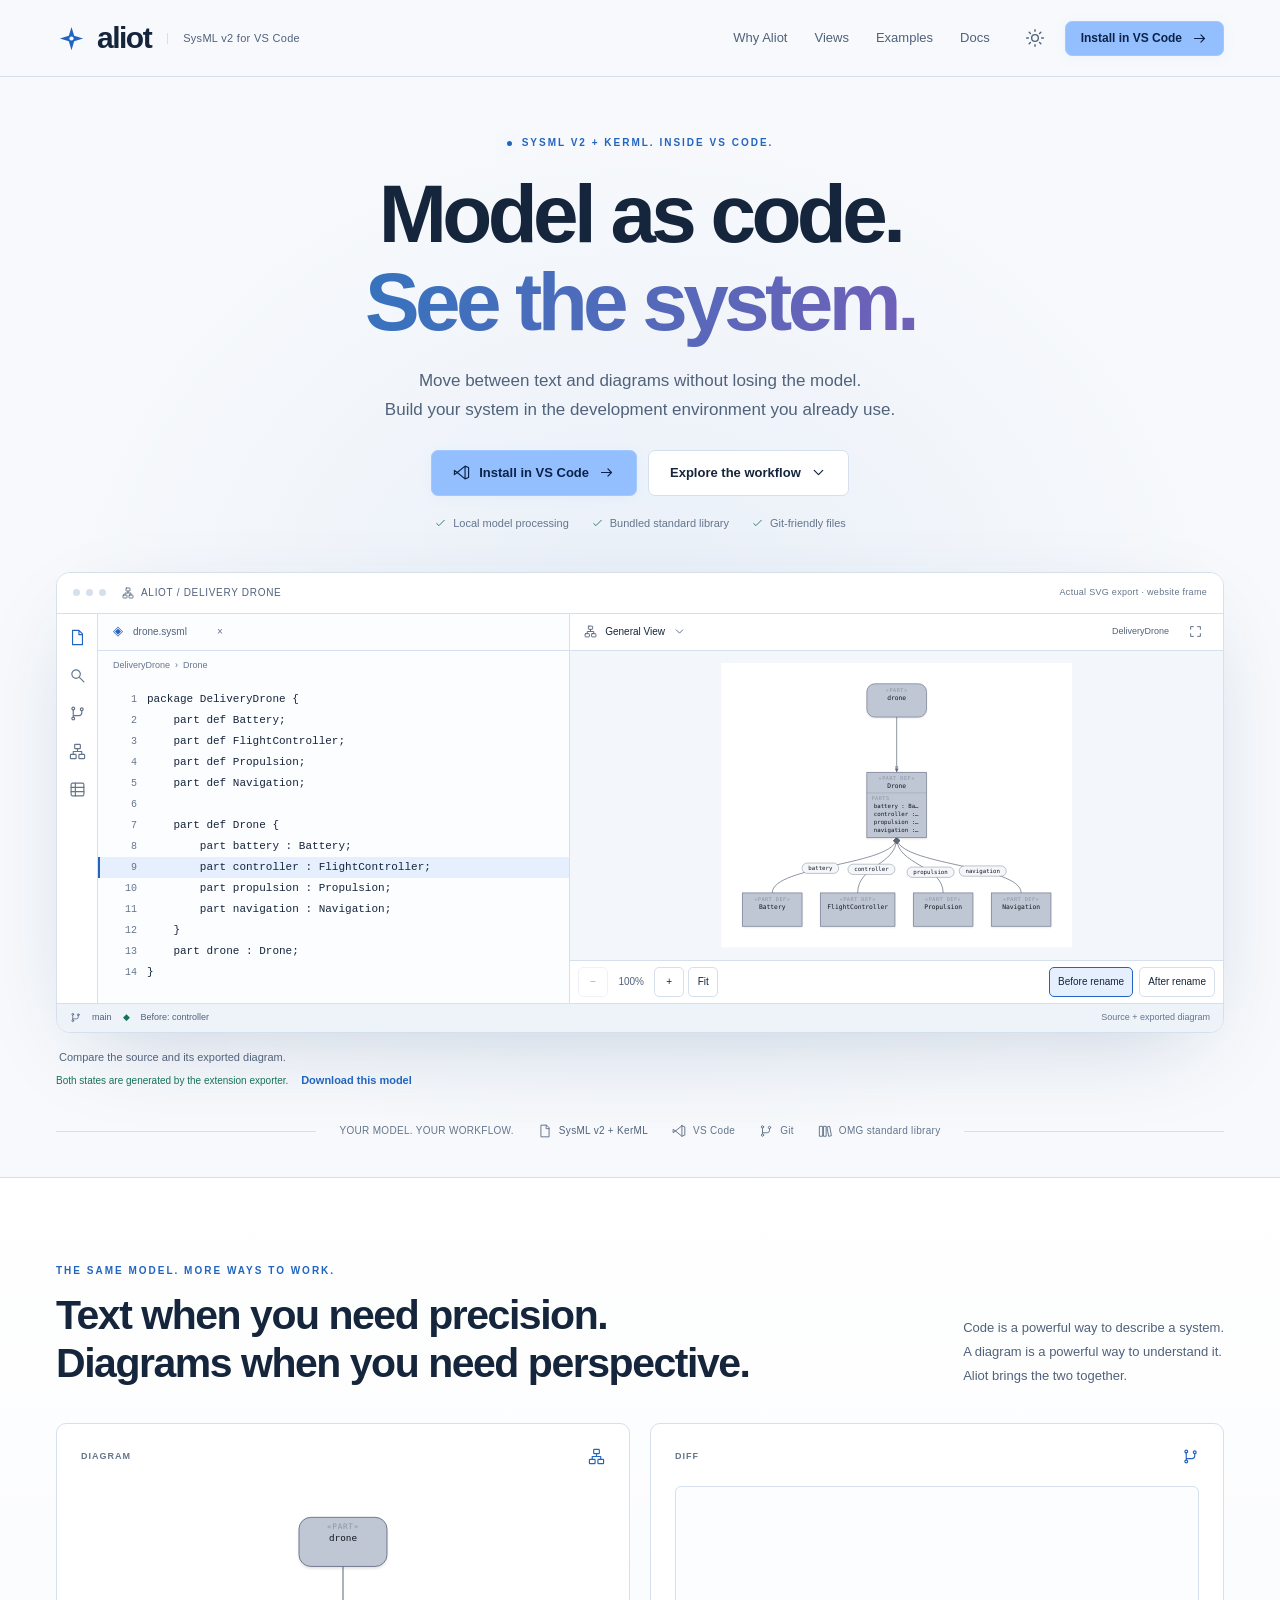
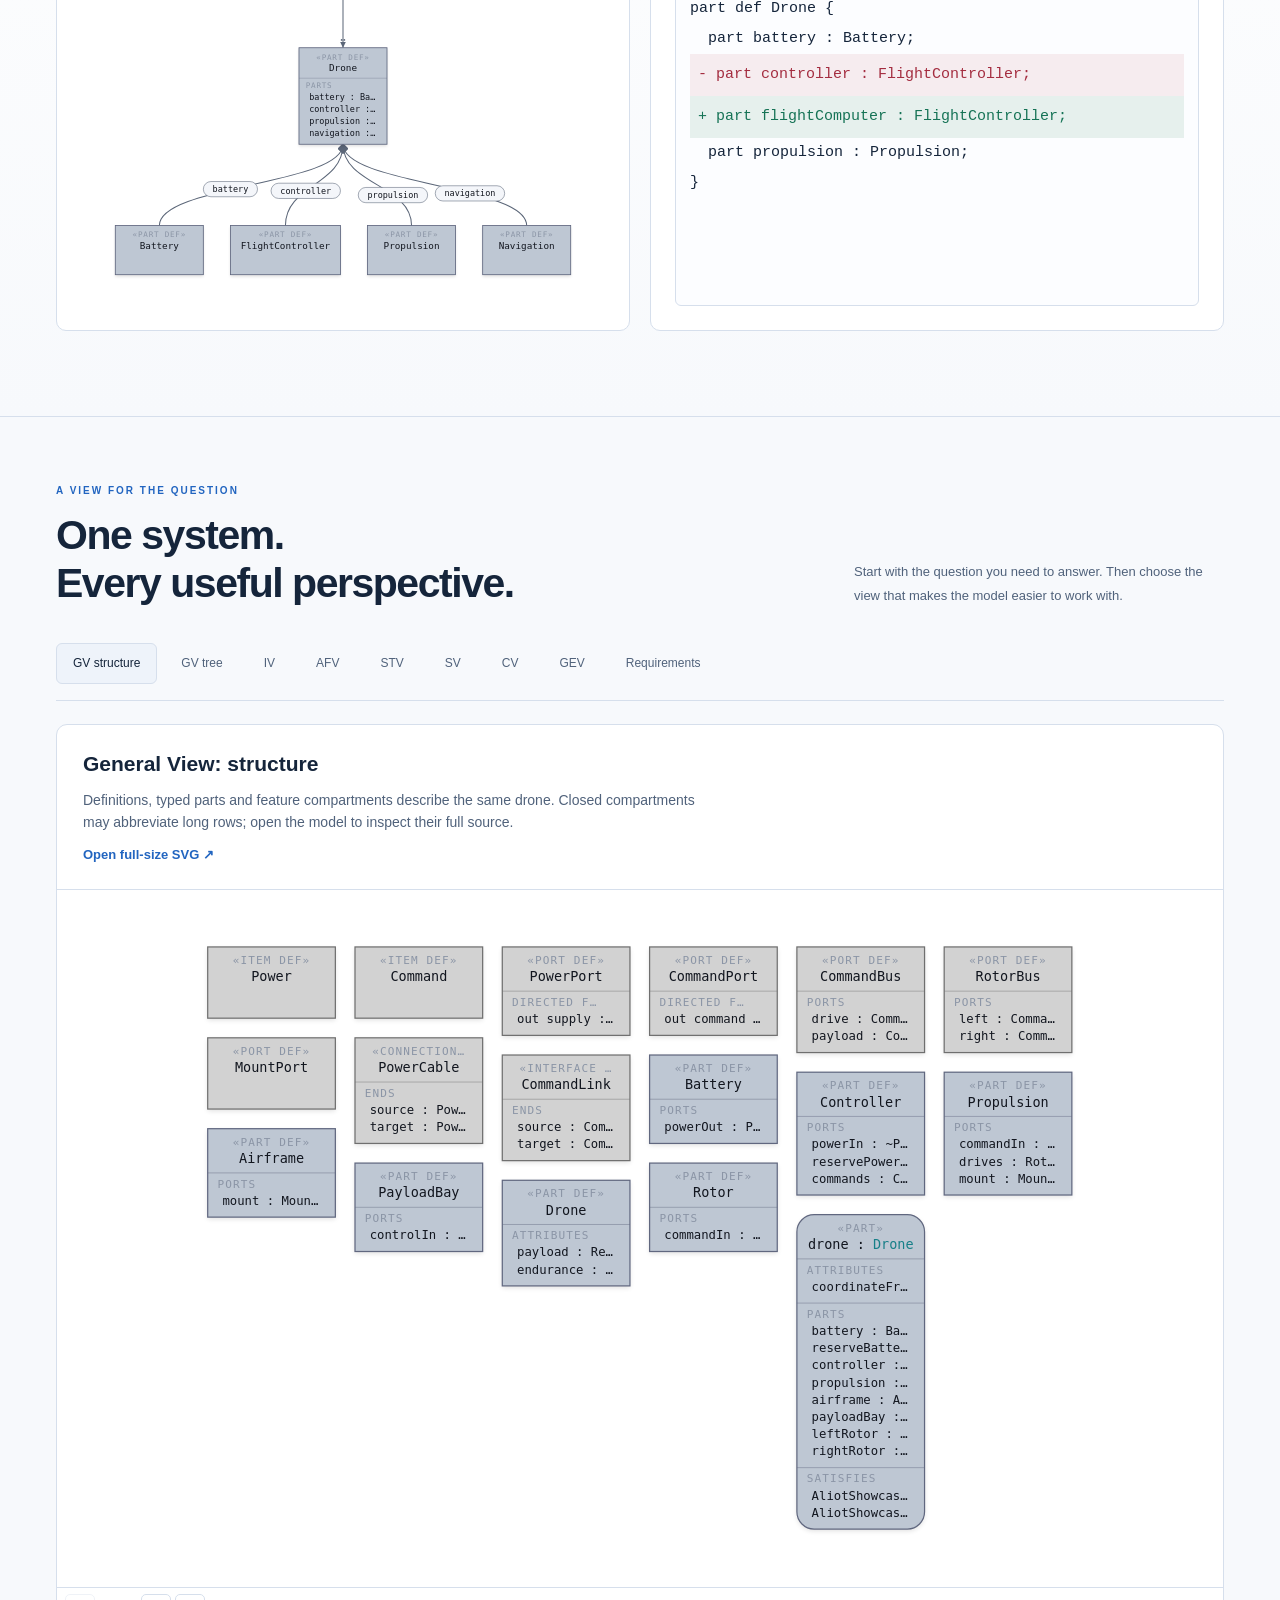
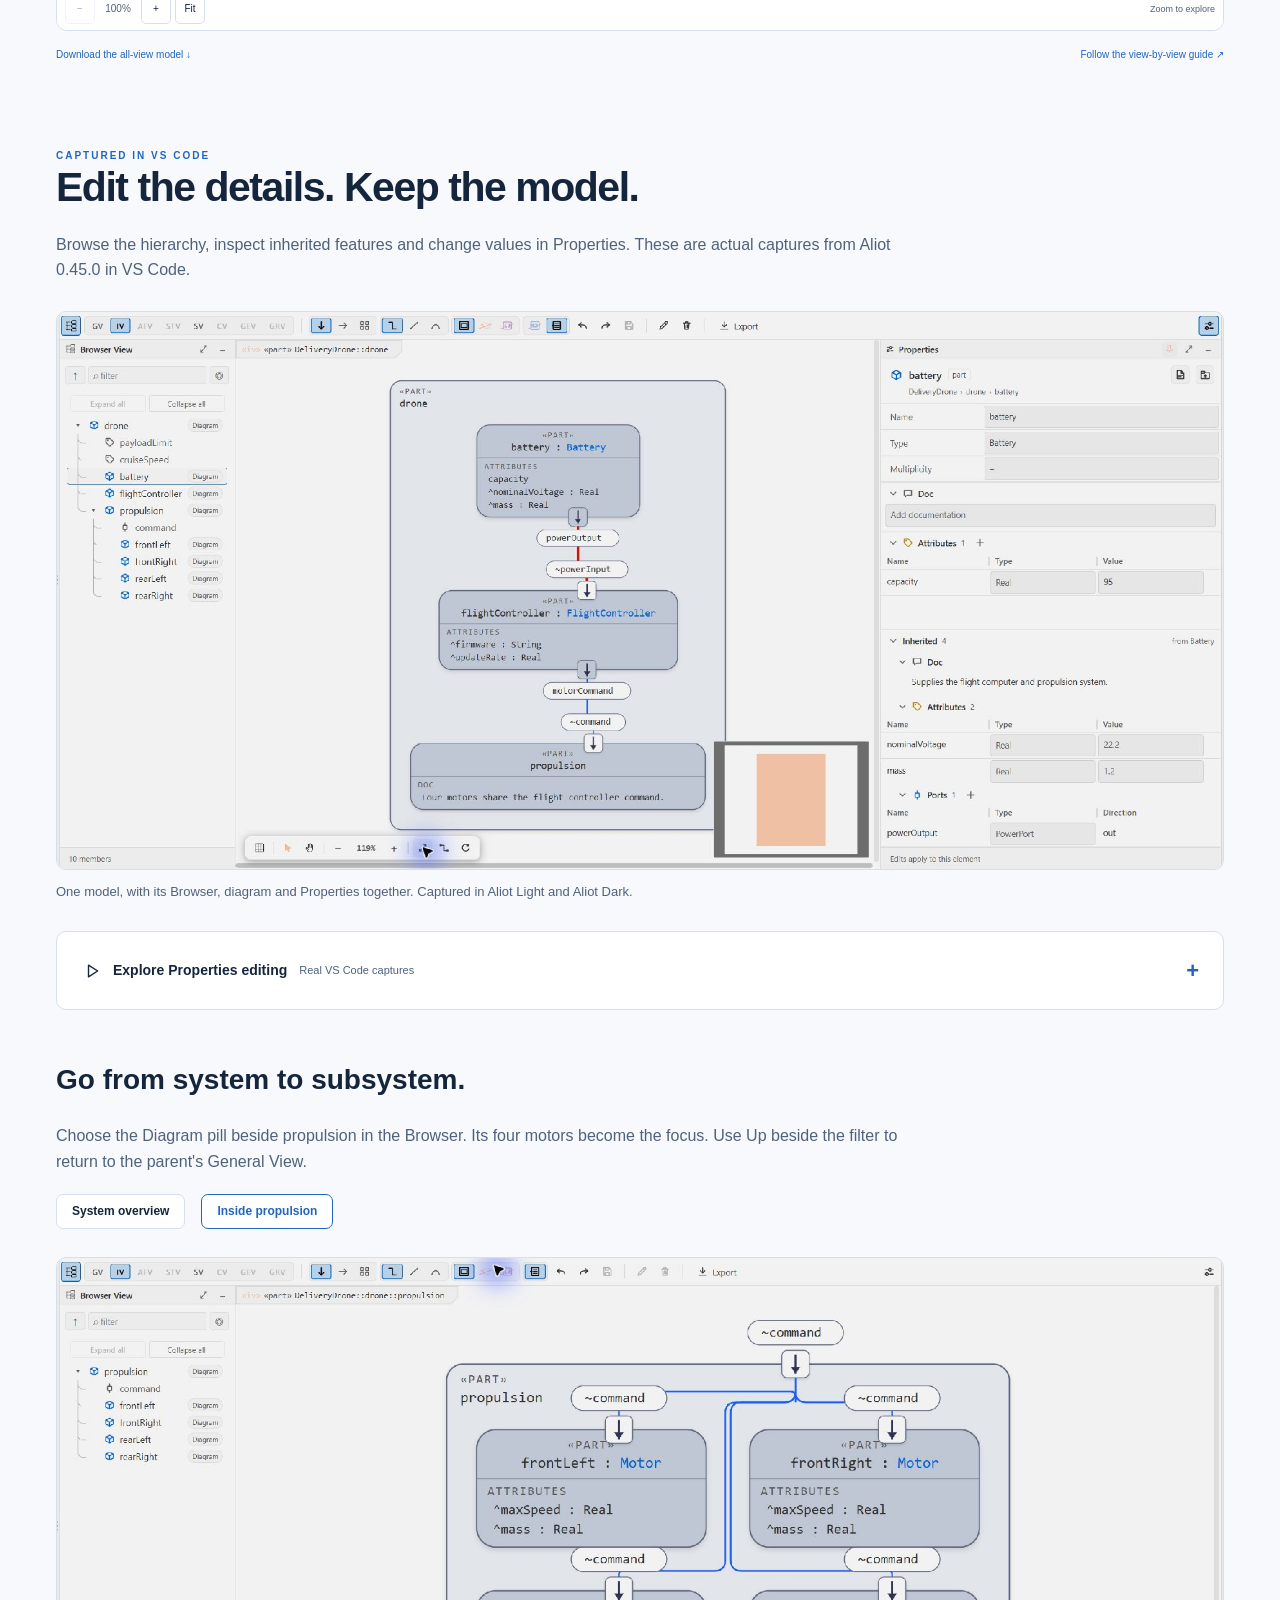
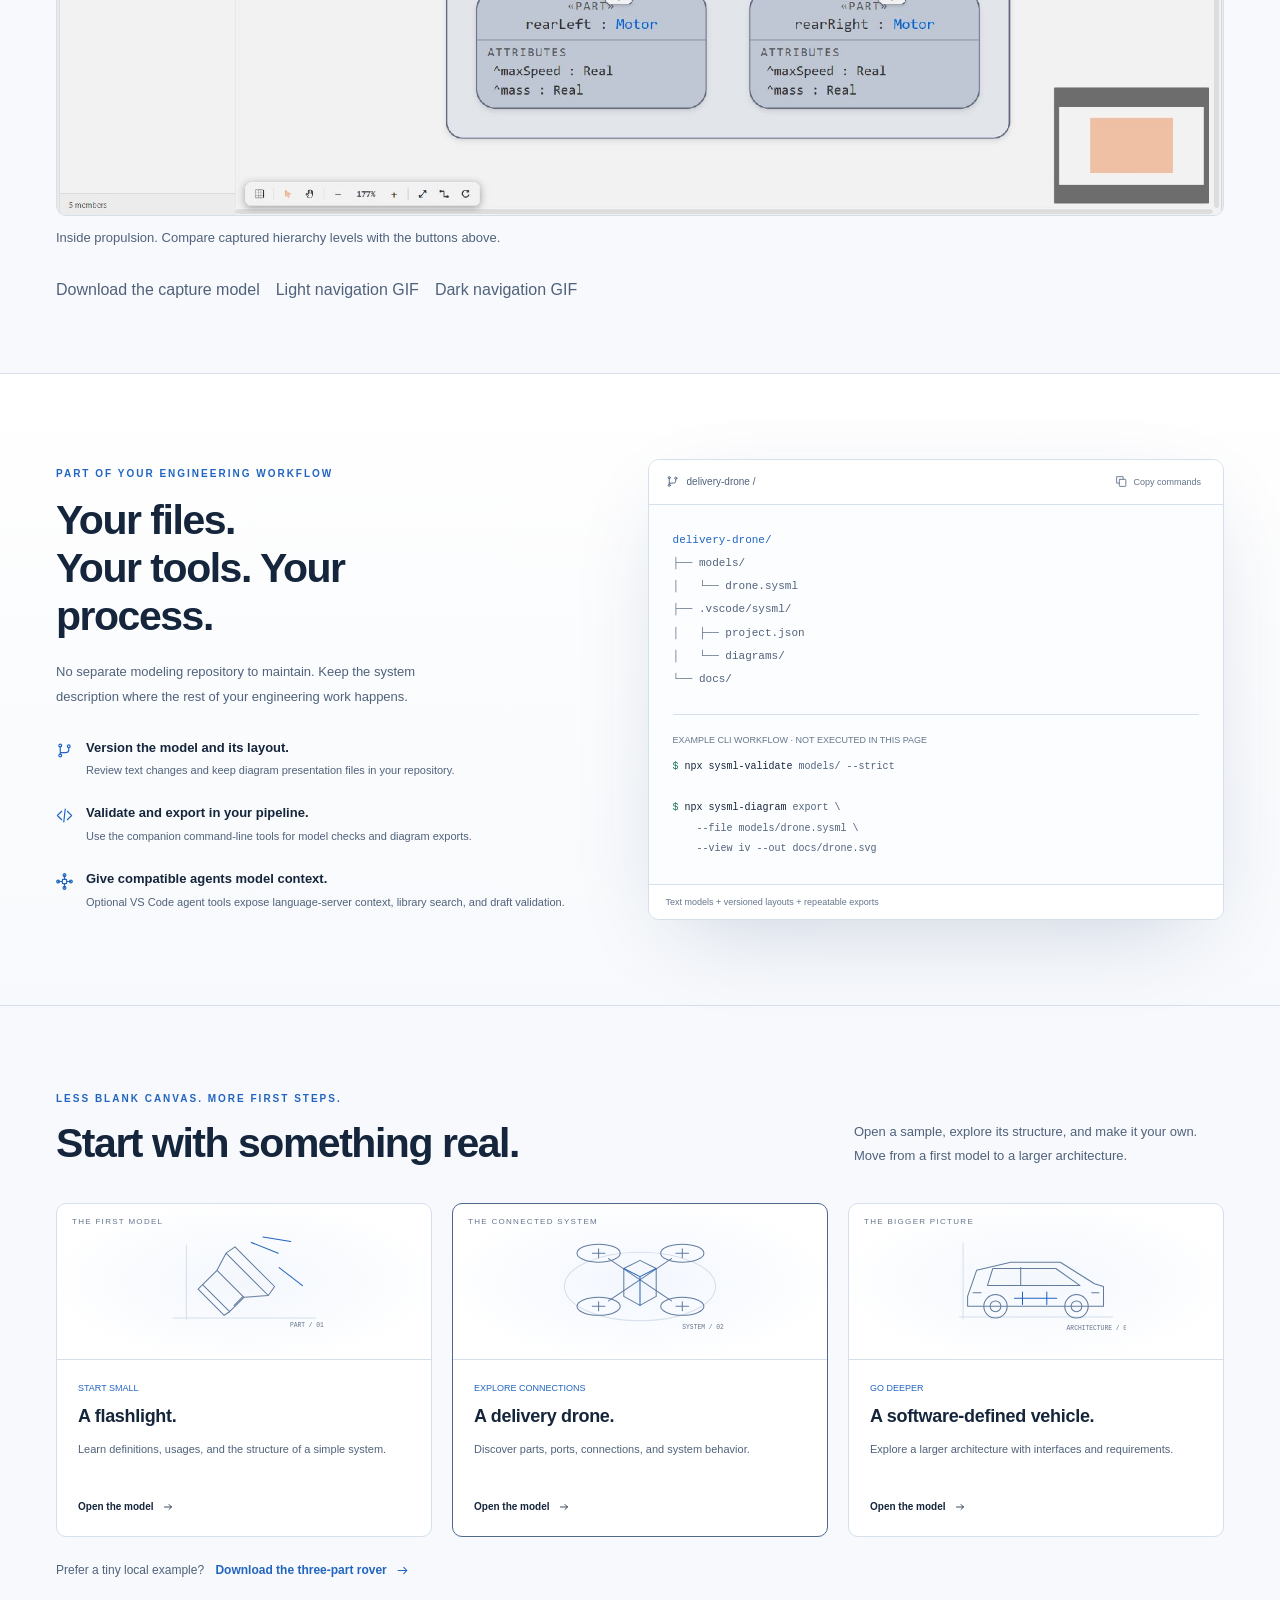
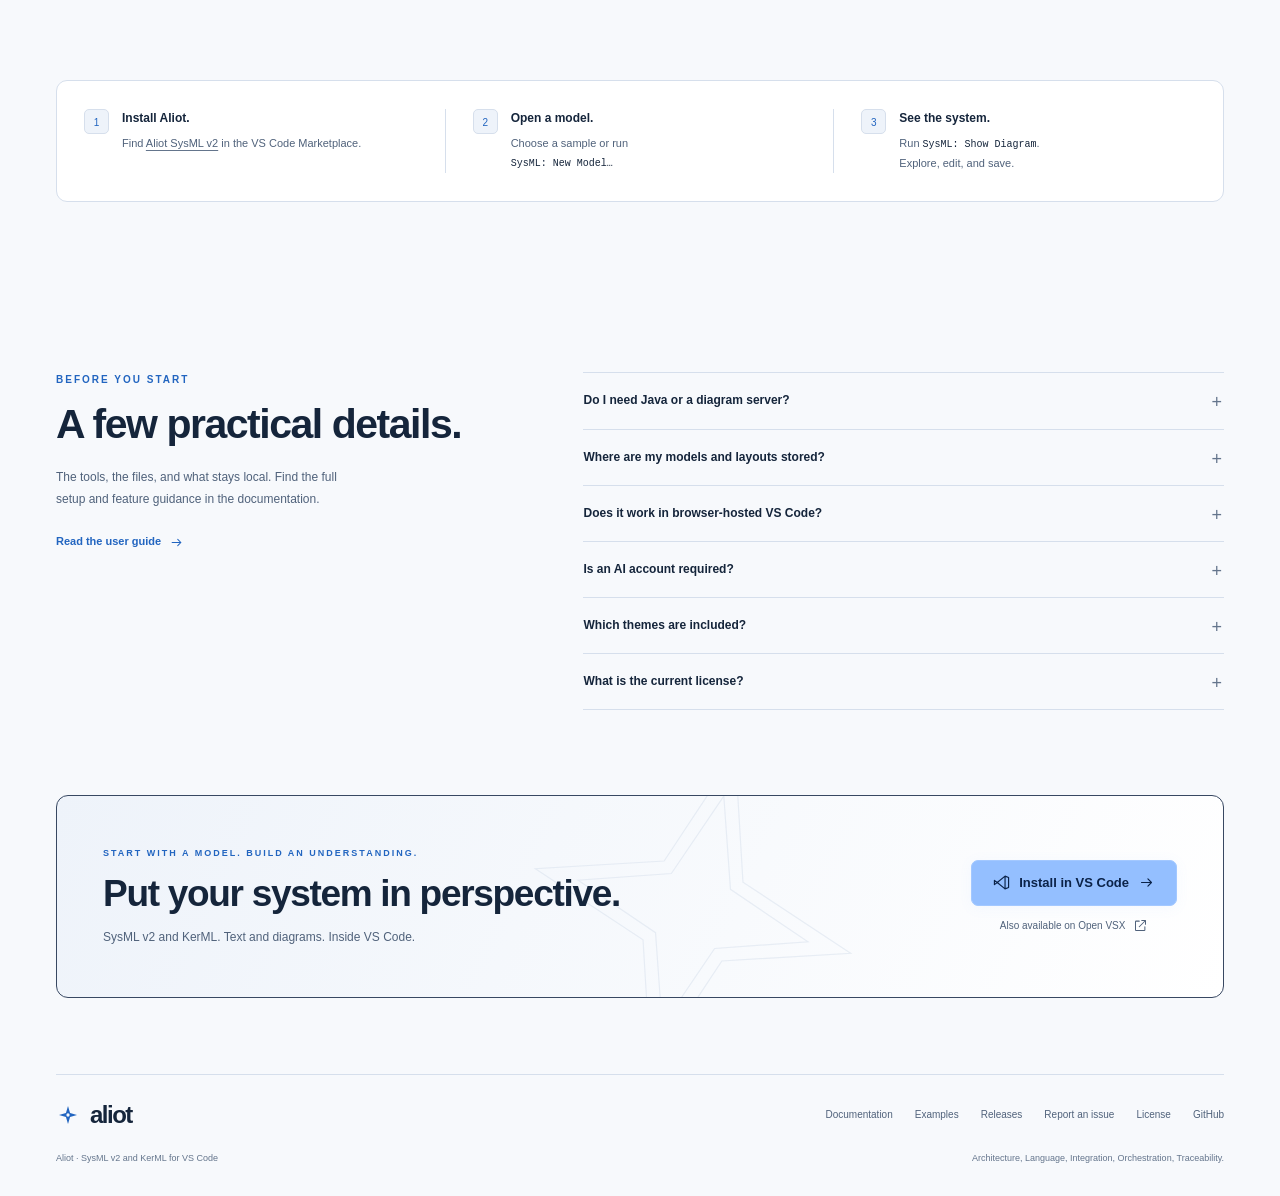
==== commit 90cc8f65: "Show connected IV details and clearer GV target labels" ====
--- a/index.html
+++ b/index.html
@@ -565,7 +565,8 @@
             <div class="tour-heading">
               <h3>General View: tree</h3>
               <p>
-                Ownership and typing become a tree. Curved lines keep the relationship paths clear.
+                Ownership and typing become a tree. Each usage label sits on the line approaching
+                its target definition, so grouped batteries and rotors stay identifiable.
               </p>
               <a
                 class="text-link"
@@ -582,7 +583,7 @@
                 src="assets/product/all-views/gv-tree-light.svg"
                 data-light="assets/product/all-views/gv-tree-light.svg"
                 data-dark="assets/product/all-views/gv-tree-dark.svg"
-                alt="General View: tree. Ownership and typing become a tree. Curved lines keep the relationship paths clear."
+                alt="General View: tree. Ownership and typing become a tree. Each usage label sits on the line approaching its target definition, so grouped batteries and rotors stay identifiable."
                 loading="lazy"
               />
             </div>
@@ -598,8 +599,9 @@
             <div class="tour-heading">
               <h3>Interconnection View</h3>
               <p>
-                Follow powerFeed and commandBus between named, directed ports. powerIn and commandIn
-                conjugate their port types.
+                Every part is connected. Opened powerFeed and commandBus blocks show named ends and
+                carried flows. Expanded commands and drives expose nested ports for payload and
+                rotor control. Other connections and interfaces keep their compact labels.
               </p>
               <a
                 class="text-link"
@@ -616,7 +618,7 @@
                 src="assets/product/all-views/iv-light.svg"
                 data-light="assets/product/all-views/iv-light.svg"
                 data-dark="assets/product/all-views/iv-dark.svg"
-                alt="Interconnection View. Follow powerFeed and commandBus between named, directed ports. powerIn and commandIn conjugate their port types."
+                alt="Interconnection View. Every part is connected. Opened powerFeed and commandBus blocks show named ends and carried flows. Expanded commands and drives expose nested ports for payload and rotor control. Other connections and interfaces keep their compact labels."
                 loading="lazy"
               />
             </div>
@@ -804,65 +806,24 @@
             <div class="tour-heading">
               <h3>Grid View: requirements</h3>
               <p>
-                The CLI exports this table as CSV. PAY-01 and OPS-01 retain their constraints,
-                satisfying drone, verification case and verified status. This website table displays
-                the exported CSV, not a screenshot of Grid View.
+                Inspect requirements in VS Code and use Export CSV to share the table. The
+                screenshot shows the software-defined vehicle sample; the CSV download uses the
+                all-view drone model.
               </p>
               <a
                 class="text-link"
                 href="assets/product/all-views/requirements.csv"
                 target="_blank"
                 rel="noopener"
-                >Download requirements CSV ↗</a
-              >
-            </div>
-            <div
-              class="requirements-export"
-              tabindex="0"
-              role="region"
-              aria-label="Requirements exported as CSV"
-            >
-              <table>
-                <caption>
-                  sysml-diagram Requirements CSV
-                </caption>
-                <thead>
-                  <tr>
-                    <th scope="col">﻿Id</th>
-                    <th scope="col">Requirement</th>
-                    <th scope="col">Doc</th>
-                    <th scope="col">Subject</th>
-                    <th scope="col">Constraint</th>
-                    <th scope="col">Satisfy</th>
-                    <th scope="col">Verify</th>
-                    <th scope="col">Status</th>
-                  </tr>
-                </thead>
-                <tbody>
-                  <tr>
-                    <td>OPS-01</td>
-                    <td>flightTime</td>
-                    <td>
-                      Endurance shall be at least 30 minutes. The value is expressed in minutes.
-                    </td>
-                    <td>Architecture::Drone</td>
-                    <td>vehicle.endurance &gt;= 30.0</td>
-                    <td>drone</td>
-                    <td>checkEndurance</td>
-                    <td>verified</td>
-                  </tr>
-                  <tr>
-                    <td>PAY-01</td>
-                    <td>payloadLimit</td>
-                    <td>Payload shall not exceed 3 kg. The value is expressed in kg.</td>
-                    <td>Architecture::Drone</td>
-                    <td>vehicle.payload &lt;= 3.0</td>
-                    <td>drone</td>
-                    <td>checkPayload</td>
-                    <td>verified</td>
-                  </tr>
-                </tbody>
-              </table>
+                >Download showcase CSV ↗</a
+              >
+            </div>
+            <div class="gallery-art">
+              <img
+                src="assets/product/grid-vscode.png"
+                alt="VS Code Grid View showing requirements for the software-defined vehicle sample, with Export CSV in the toolbar."
+                loading="lazy"
+              />
             </div>
           </div>
           <div class="gallery-footer">
--- a/styles.css
+++ b/styles.css
@@ -1001,30 +1001,6 @@
 .tour-heading .text-link {
   font-size: 13px;
 }
-.requirements-export {
-  overflow: auto;
-  padding: 20px;
-}
-.requirements-export table {
-  border-collapse: collapse;
-  font-size: 13px;
-  min-width: 940px;
-  width: 100%;
-}
-.requirements-export caption {
-  text-align: left;
-  color: var(--muted);
-  padding-bottom: 12px;
-}
-.requirements-export th,
-.requirements-export td {
-  border: 1px solid var(--line);
-  padding: 12px;
-  text-align: left;
-}
-.requirements-export th {
-  background: var(--surface-2);
-}
 .explore-section {
   padding-top: 66px;
 }
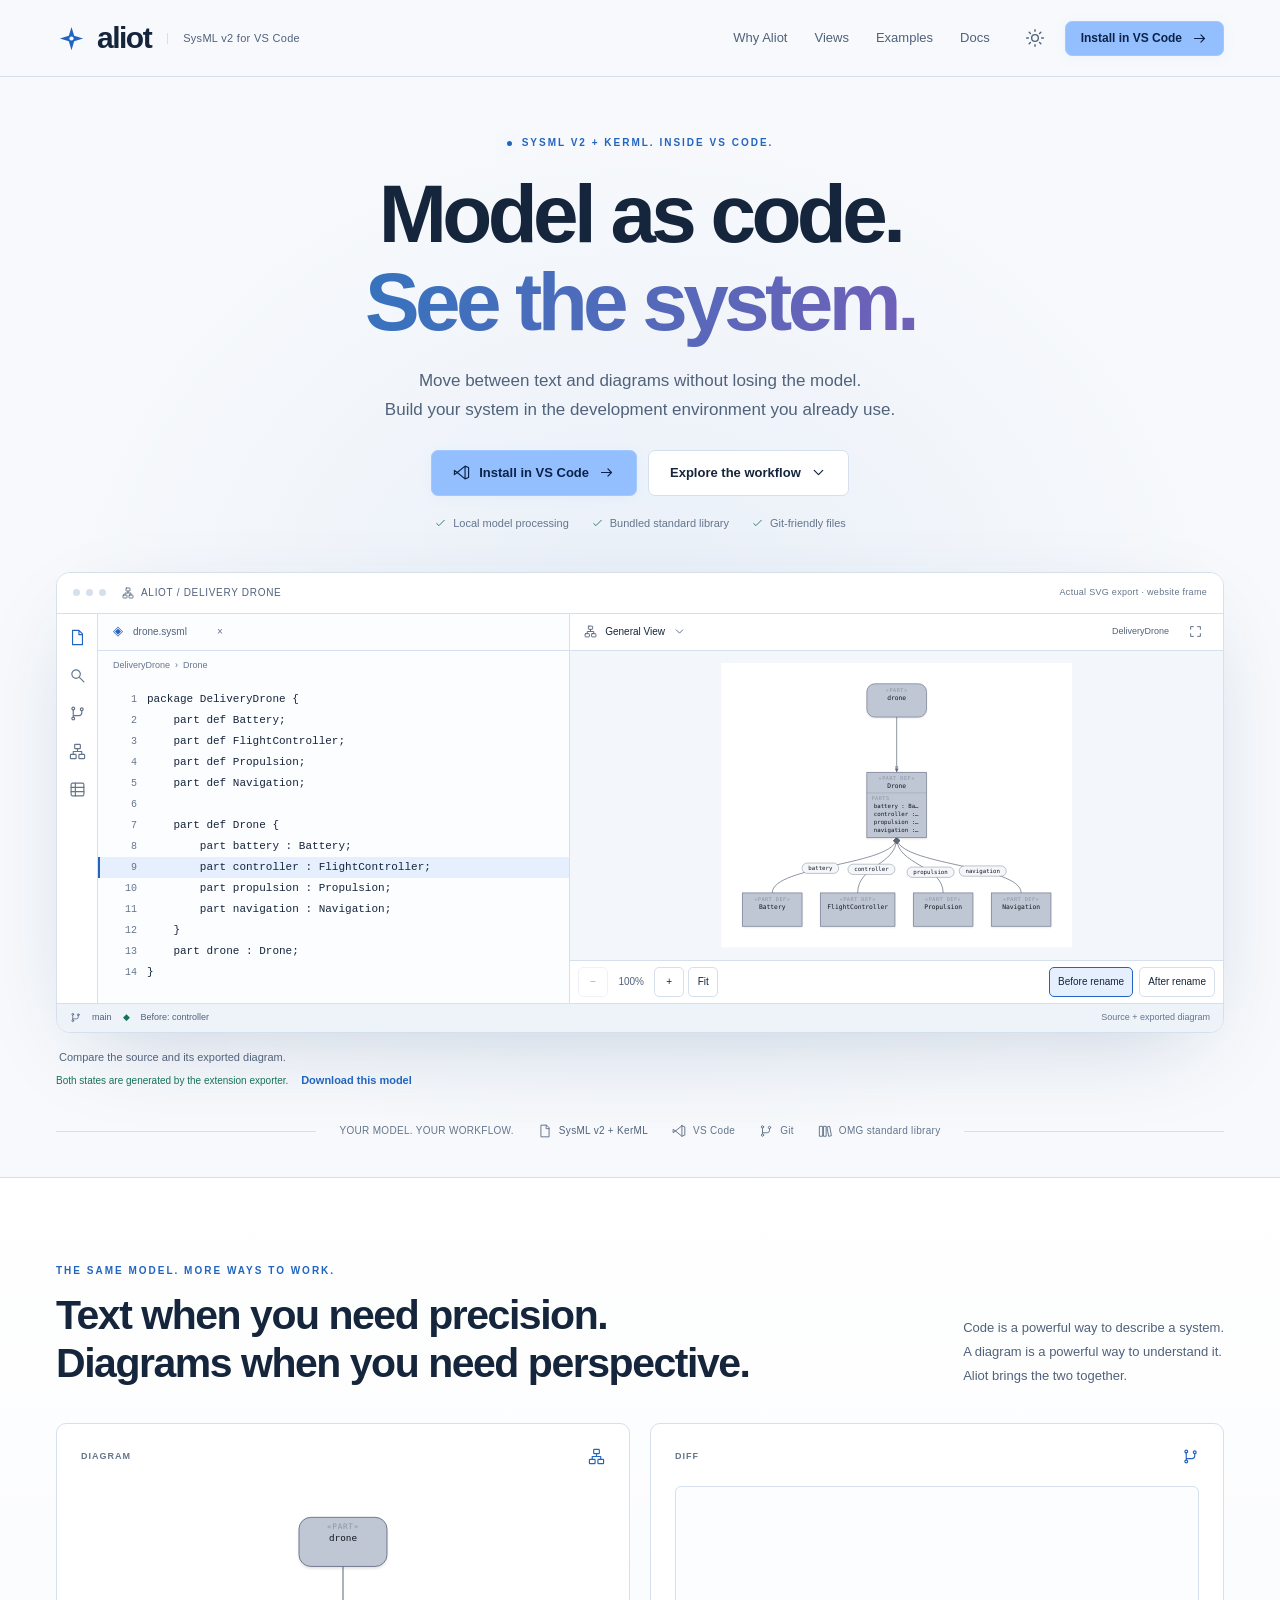
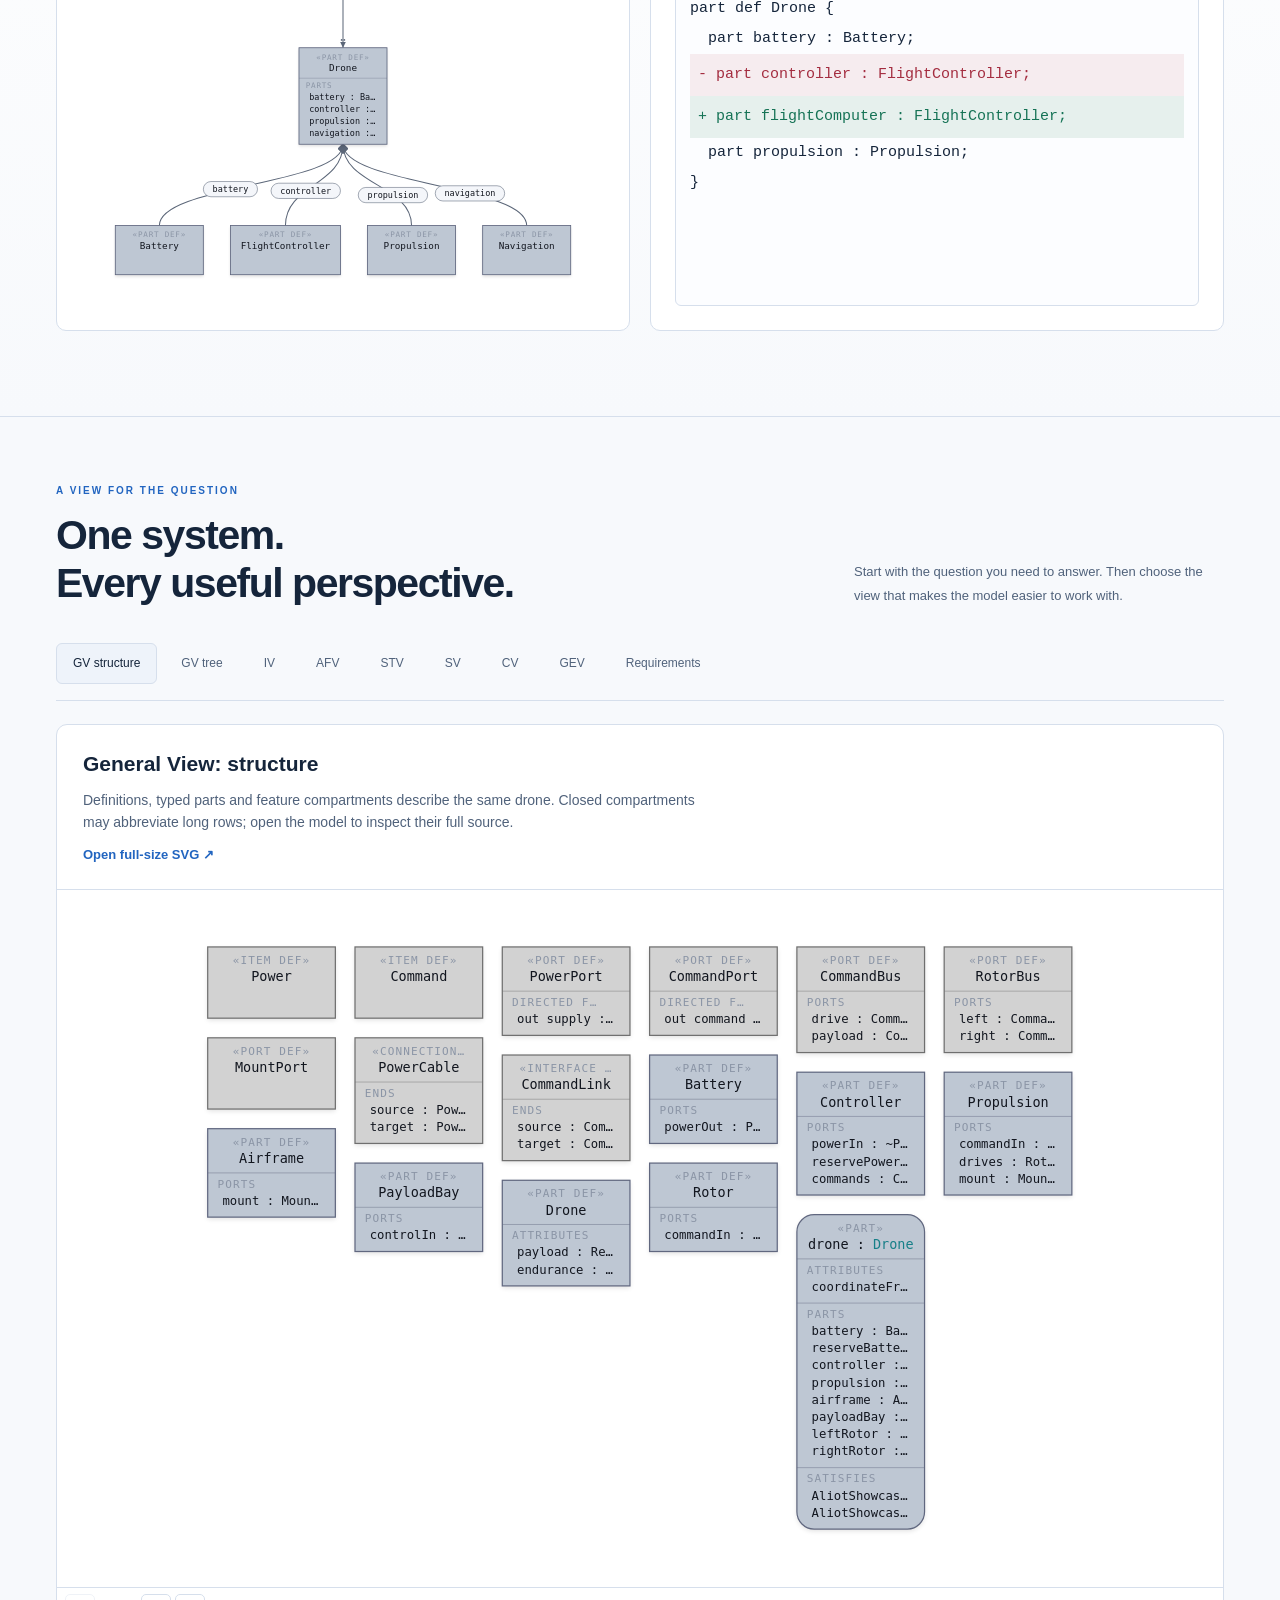
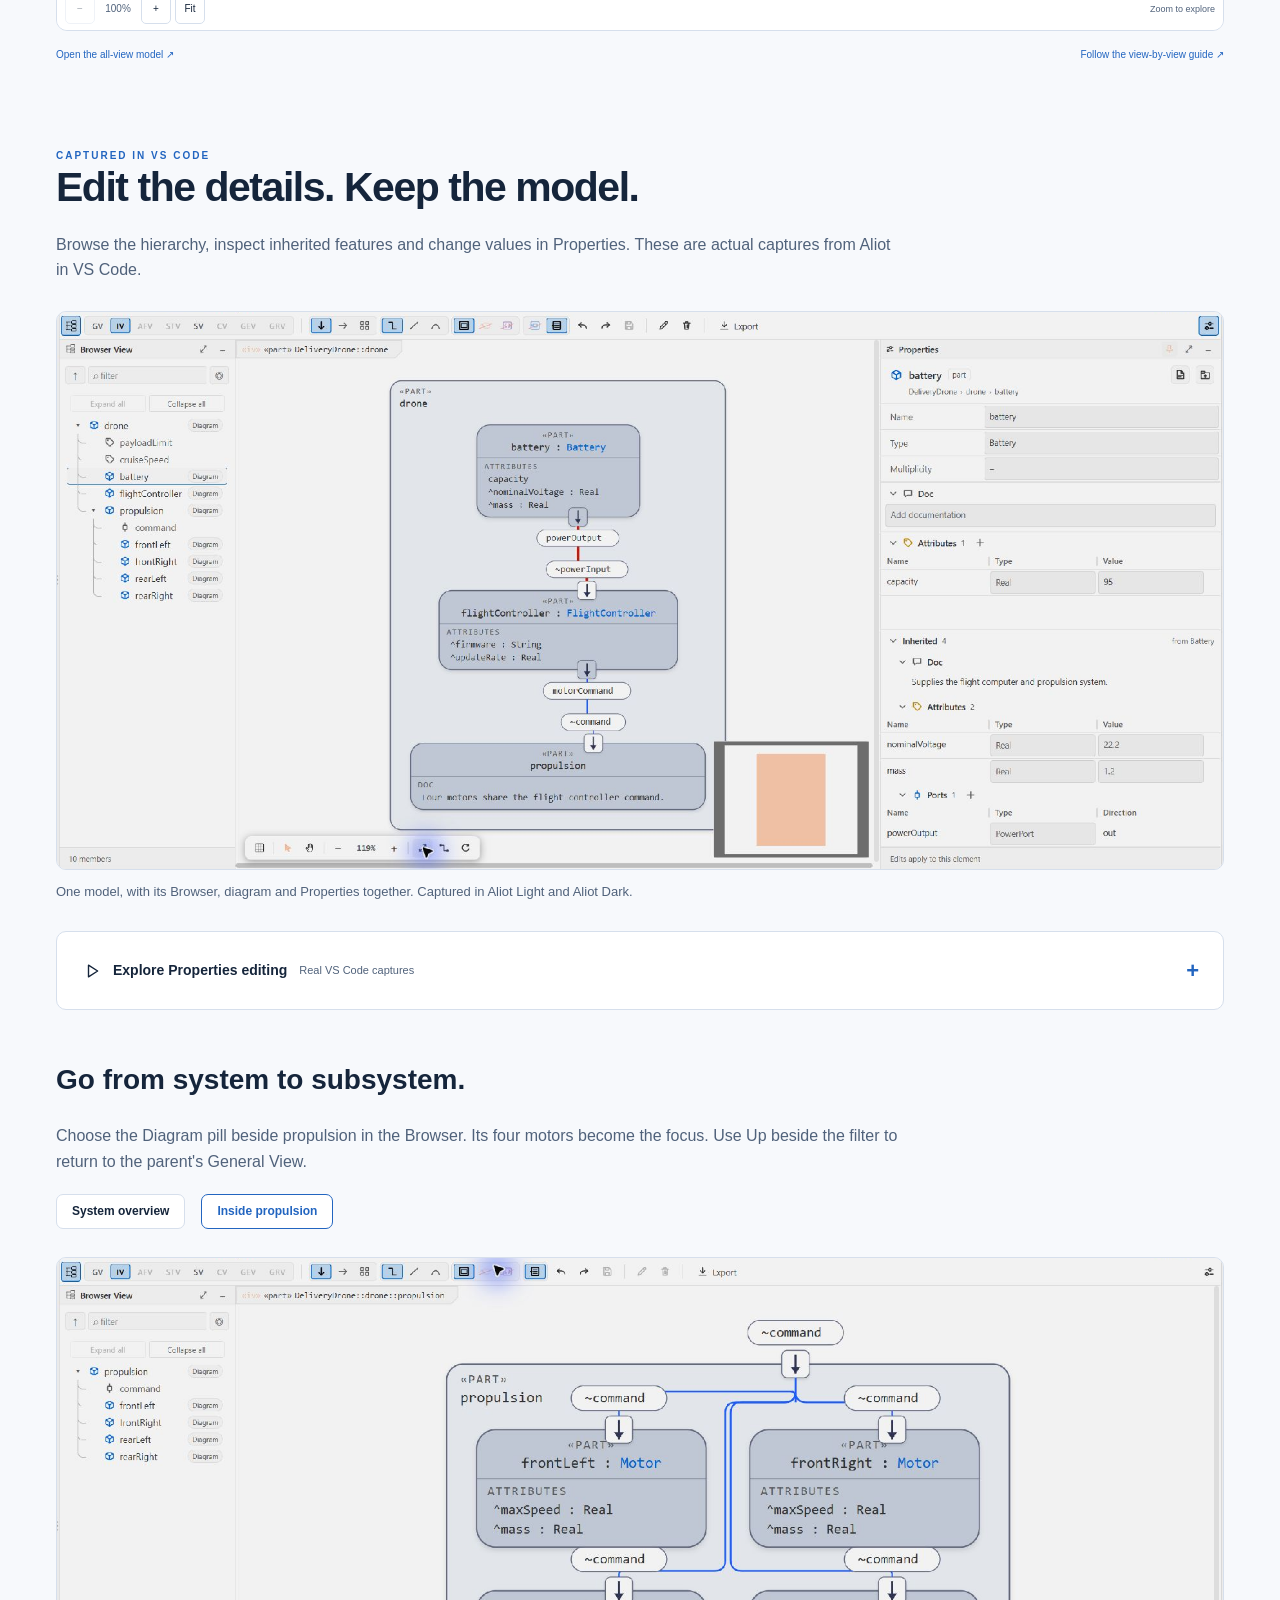
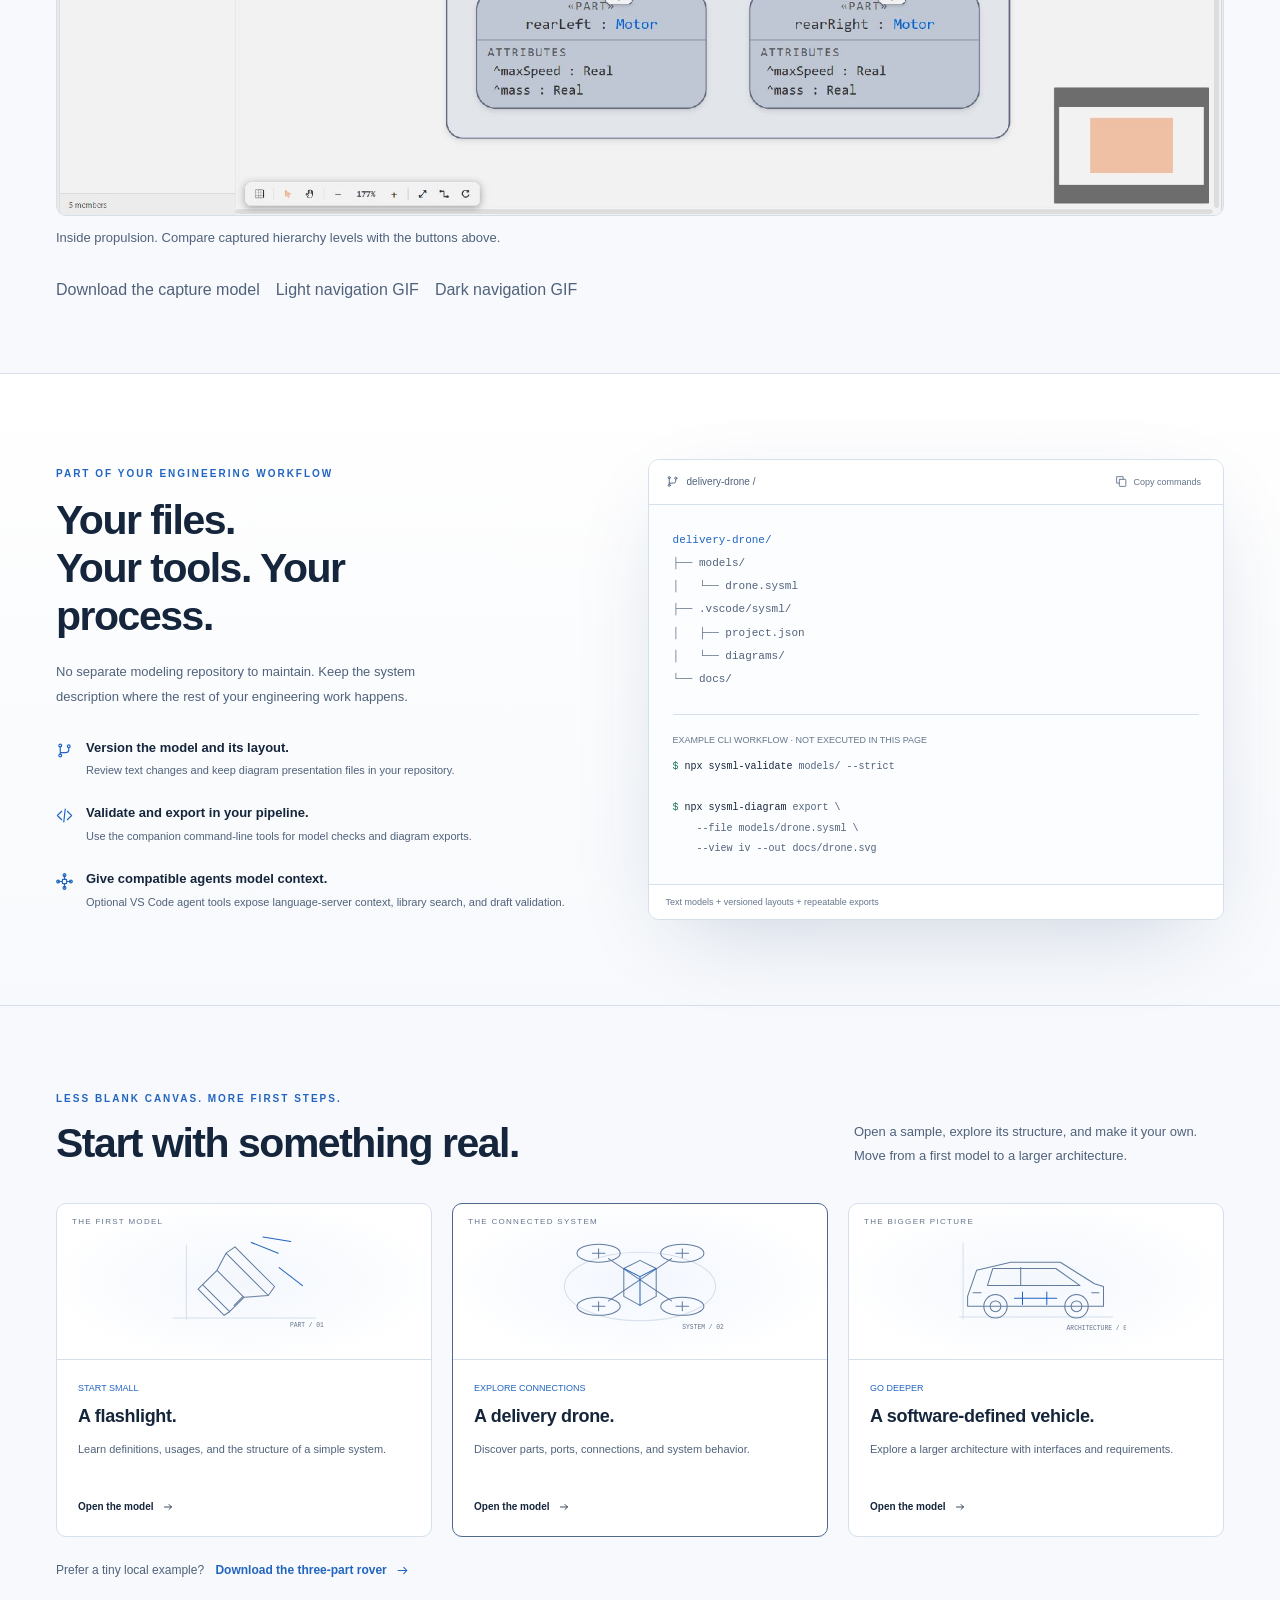
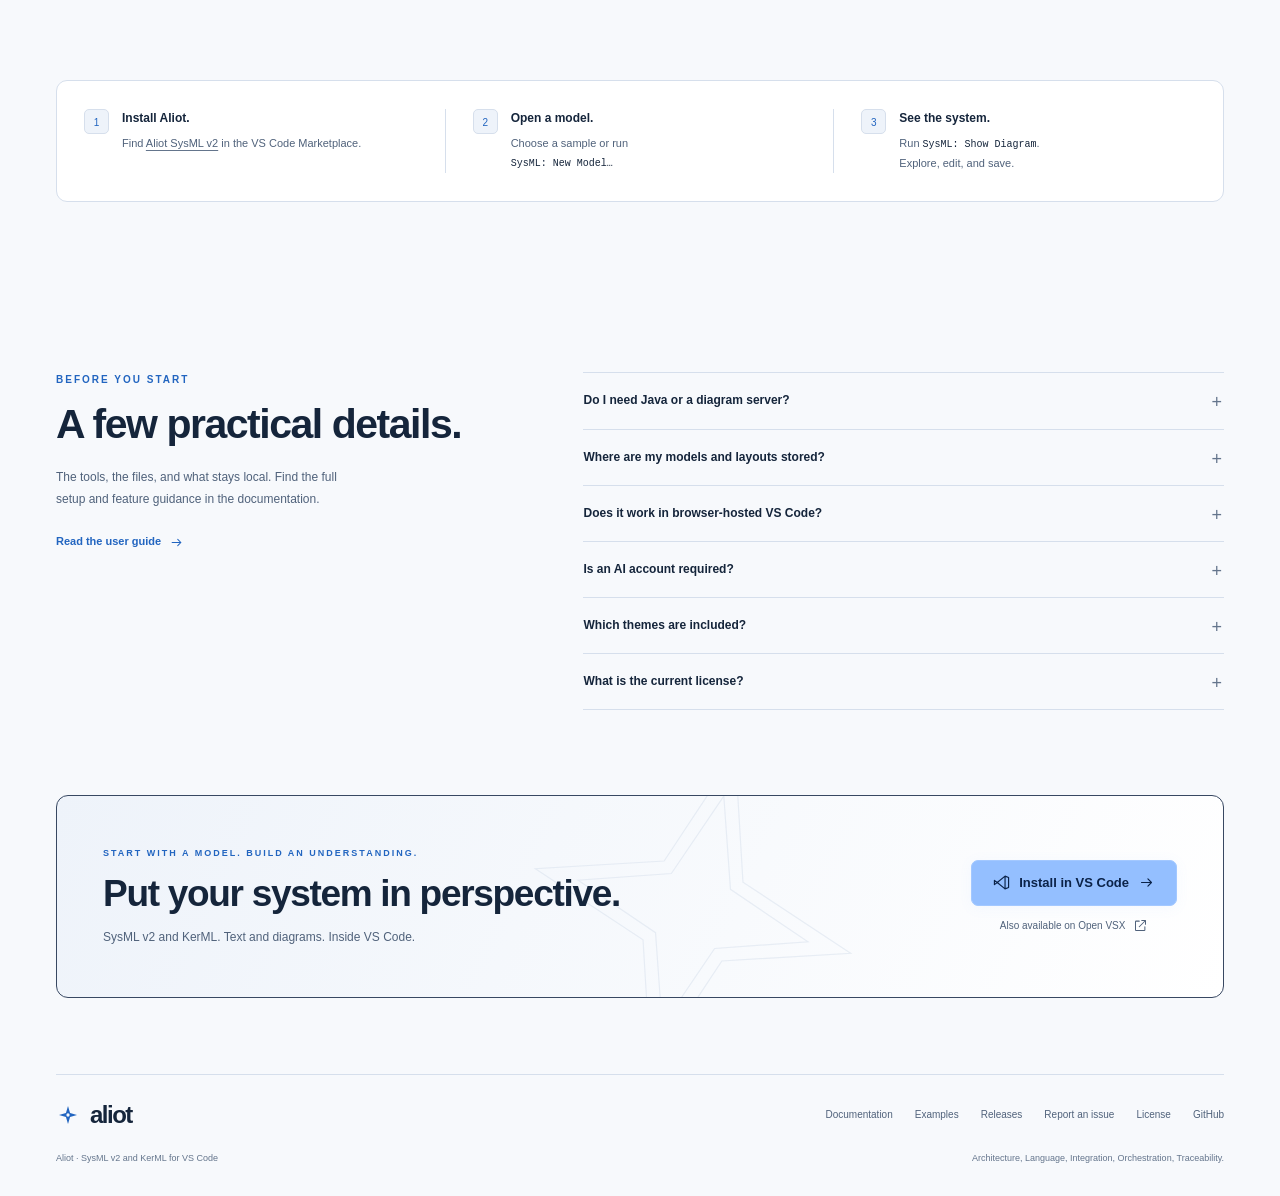
==== commit f7729943: "Prepare connected IV gallery and public editing guide" ====
--- a/index.html
+++ b/index.html
@@ -331,7 +331,7 @@
               <a
                 class="text-link"
                 id="source-download"
-                href="assets/samples/workflow-before.sysml"
+                href="https://github.com/voidaliot/sysml-v2-samples/blob/main/workflow-before.sysml"
                 download
                 >Download this model</a
               >
@@ -420,420 +420,62 @@
             </p>
           </div>
           <!-- ALL_VIEWS_START -->
-          <div class="view-tabs tour-tabs" role="tablist" aria-label="Explore model views">
-            <button
-              class="view-tab"
-              id="tab-tour-0"
-              type="button"
-              role="tab"
-              aria-selected="true"
-              aria-controls="panel-tour-0"
-              tabindex="0"
-            >
-              GV structure
-            </button>
-            <button
-              class="view-tab"
-              id="tab-tour-1"
-              type="button"
-              role="tab"
-              aria-selected="false"
-              aria-controls="panel-tour-1"
-              tabindex="-1"
-            >
-              GV tree
-            </button>
-            <button
-              class="view-tab"
-              id="tab-tour-2"
-              type="button"
-              role="tab"
-              aria-selected="false"
-              aria-controls="panel-tour-2"
-              tabindex="-1"
-            >
-              IV
-            </button>
-            <button
-              class="view-tab"
-              id="tab-tour-3"
-              type="button"
-              role="tab"
-              aria-selected="false"
-              aria-controls="panel-tour-3"
-              tabindex="-1"
-            >
-              AFV
-            </button>
-            <button
-              class="view-tab"
-              id="tab-tour-4"
-              type="button"
-              role="tab"
-              aria-selected="false"
-              aria-controls="panel-tour-4"
-              tabindex="-1"
-            >
-              STV
-            </button>
-            <button
-              class="view-tab"
-              id="tab-tour-5"
-              type="button"
-              role="tab"
-              aria-selected="false"
-              aria-controls="panel-tour-5"
-              tabindex="-1"
-            >
-              SV
-            </button>
-            <button
-              class="view-tab"
-              id="tab-tour-6"
-              type="button"
-              role="tab"
-              aria-selected="false"
-              aria-controls="panel-tour-6"
-              tabindex="-1"
-            >
-              CV
-            </button>
-            <button
-              class="view-tab"
-              id="tab-tour-7"
-              type="button"
-              role="tab"
-              aria-selected="false"
-              aria-controls="panel-tour-7"
-              tabindex="-1"
-            >
-              GEV
-            </button>
-            <button
-              class="view-tab"
-              id="tab-tour-8"
-              type="button"
-              role="tab"
-              aria-selected="false"
-              aria-controls="panel-tour-8"
-              tabindex="-1"
-            >
-              Requirements
-            </button>
-          </div>
-          <div
-            class="gallery-panel tour-panel"
-            id="panel-tour-0"
-            role="tabpanel"
-            aria-labelledby="tab-tour-0"
-            tabindex="0"
-          >
-            <div class="tour-heading">
-              <h3>General View: structure</h3>
-              <p>
-                Definitions, typed parts and feature compartments describe the same drone. Closed
-                compartments may abbreviate long rows; open the model to inspect their full source.
-              </p>
-              <a
-                class="text-link"
-                href="assets/product/all-views/gv-structure-light.svg"
-                data-light="assets/product/all-views/gv-structure-light.svg"
-                data-dark="assets/product/all-views/gv-structure-dark.svg"
-                target="_blank"
-                rel="noopener"
-                >Open full-size SVG ↗</a
-              >
-            </div>
-            <div class="gallery-art">
-              <img
-                src="assets/product/all-views/gv-structure-light.svg"
-                data-light="assets/product/all-views/gv-structure-light.svg"
-                data-dark="assets/product/all-views/gv-structure-dark.svg"
-                alt="General View: structure. Definitions, typed parts and feature compartments describe the same drone. Closed compartments may abbreviate long rows; open the model to inspect their full source."
-                loading="lazy"
-              />
-            </div>
-          </div>
-          <div
-            class="gallery-panel tour-panel"
-            id="panel-tour-1"
-            role="tabpanel"
-            aria-labelledby="tab-tour-1"
-            tabindex="0"
-            hidden
-          >
-            <div class="tour-heading">
-              <h3>General View: tree</h3>
-              <p>
-                Ownership and typing become a tree. Each usage label sits on the line approaching
-                its target definition, so grouped batteries and rotors stay identifiable.
-              </p>
-              <a
-                class="text-link"
-                href="assets/product/all-views/gv-tree-light.svg"
-                data-light="assets/product/all-views/gv-tree-light.svg"
-                data-dark="assets/product/all-views/gv-tree-dark.svg"
-                target="_blank"
-                rel="noopener"
-                >Open full-size SVG ↗</a
-              >
-            </div>
-            <div class="gallery-art">
-              <img
-                src="assets/product/all-views/gv-tree-light.svg"
-                data-light="assets/product/all-views/gv-tree-light.svg"
-                data-dark="assets/product/all-views/gv-tree-dark.svg"
-                alt="General View: tree. Ownership and typing become a tree. Each usage label sits on the line approaching its target definition, so grouped batteries and rotors stay identifiable."
-                loading="lazy"
-              />
-            </div>
-          </div>
-          <div
-            class="gallery-panel tour-panel"
-            id="panel-tour-2"
-            role="tabpanel"
-            aria-labelledby="tab-tour-2"
-            tabindex="0"
-            hidden
-          >
-            <div class="tour-heading">
-              <h3>Interconnection View</h3>
-              <p>
-                Every part is connected. Opened powerFeed and commandBus blocks show named ends and
-                carried flows. Expanded commands and drives expose nested ports for payload and
-                rotor control. Other connections and interfaces keep their compact labels.
-              </p>
-              <a
-                class="text-link"
-                href="assets/product/all-views/iv-light.svg"
-                data-light="assets/product/all-views/iv-light.svg"
-                data-dark="assets/product/all-views/iv-dark.svg"
-                target="_blank"
-                rel="noopener"
-                >Open full-size SVG ↗</a
-              >
-            </div>
-            <div class="gallery-art">
-              <img
-                src="assets/product/all-views/iv-light.svg"
-                data-light="assets/product/all-views/iv-light.svg"
-                data-dark="assets/product/all-views/iv-dark.svg"
-                alt="Interconnection View. Every part is connected. Opened powerFeed and commandBus blocks show named ends and carried flows. Expanded commands and drives expose nested ports for payload and rotor control. Other connections and interfaces keep their compact labels."
-                loading="lazy"
-              />
-            </div>
-          </div>
-          <div
-            class="gallery-panel tour-panel"
-            id="panel-tour-3"
-            role="tabpanel"
-            aria-labelledby="tab-tour-3"
-            tabindex="0"
-            hidden
-          >
-            <div class="tour-heading">
-              <h3>Action Flow View</h3>
-              <p>
-                The fork runs checkPower and checkRoute in parallel; the join waits for both. Dashed
-                performer lanes name battery and controller. retryLink repeats poll until linkReady.
-              </p>
-              <a
-                class="text-link"
-                href="assets/product/all-views/afv-light.svg"
-                data-light="assets/product/all-views/afv-light.svg"
-                data-dark="assets/product/all-views/afv-dark.svg"
-                target="_blank"
-                rel="noopener"
-                >Open full-size SVG ↗</a
-              >
-            </div>
-            <div class="gallery-art">
-              <img
-                src="assets/product/all-views/afv-light.svg"
-                data-light="assets/product/all-views/afv-light.svg"
-                data-dark="assets/product/all-views/afv-dark.svg"
-                alt="Action Flow View. The fork runs checkPower and checkRoute in parallel; the join waits for both. Dashed performer lanes name battery and controller. retryLink repeats poll until linkReady."
-                loading="lazy"
-              />
-            </div>
-          </div>
-          <div
-            class="gallery-panel tour-panel"
-            id="panel-tour-4"
-            role="tabpanel"
-            aria-labelledby="tab-tour-4"
-            tabindex="0"
-            hidden
-          >
-            <div class="tour-heading">
-              <h3>State Transition View</h3>
-              <p>
-                active contains concurrent navigation and monitoring regions. Each region has its
-                own initial state. Transition pills show routeClear and lowBattery guards; do
-                compartments show ongoing actions.
-              </p>
-              <a
-                class="text-link"
-                href="assets/product/all-views/stv-light.svg"
-                data-light="assets/product/all-views/stv-light.svg"
-                data-dark="assets/product/all-views/stv-dark.svg"
-                target="_blank"
-                rel="noopener"
-                >Open full-size SVG ↗</a
-              >
-            </div>
-            <div class="gallery-art">
-              <img
-                src="assets/product/all-views/stv-light.svg"
-                data-light="assets/product/all-views/stv-light.svg"
-                data-dark="assets/product/all-views/stv-dark.svg"
-                alt="State Transition View. active contains concurrent navigation and monitoring regions. Each region has its own initial state. Transition pills show routeClear and lowBattery guards; do compartments show ongoing actions."
-                loading="lazy"
-              />
-            </div>
-          </div>
-          <div
-            class="gallery-panel tour-panel"
-            id="panel-tour-5"
-            role="tabpanel"
-            aria-labelledby="tab-tour-5"
-            tabindex="0"
-            hidden
-          >
-            <div class="tour-heading">
-              <h3>Sequence View</h3>
-              <p>
-                pilot, controller and propulsion exchange named messages with payload types. The
-                loop fragment repeats requestStatus and reportStatus while monitoring. Lifelines are
-                interaction participants, not AFV performer lanes.
-              </p>
-              <a
-                class="text-link"
-                href="assets/product/all-views/sv-light.svg"
-                data-light="assets/product/all-views/sv-light.svg"
-                data-dark="assets/product/all-views/sv-dark.svg"
-                target="_blank"
-                rel="noopener"
-                >Open full-size SVG ↗</a
-              >
-            </div>
-            <div class="gallery-art">
-              <img
-                src="assets/product/all-views/sv-light.svg"
-                data-light="assets/product/all-views/sv-light.svg"
-                data-dark="assets/product/all-views/sv-dark.svg"
-                alt="Sequence View. pilot, controller and propulsion exchange named messages with payload types. The loop fragment repeats requestStatus and reportStatus while monitoring. Lifelines are interaction participants, not AFV performer lanes."
-                loading="lazy"
-              />
-            </div>
-          </div>
-          <div
-            class="gallery-panel tour-panel"
-            id="panel-tour-6"
-            role="tabpanel"
-            aria-labelledby="tab-tour-6"
-            tabindex="0"
-            hidden
-          >
-            <div class="tour-heading">
-              <h3>Case View</h3>
-              <p>
-                deliver and ready sit inside the vehicle subject boundary. pilot : Operator is an
-                external actor, and the include relationship connects the two use cases.
-              </p>
-              <a
-                class="text-link"
-                href="assets/product/all-views/cv-light.svg"
-                data-light="assets/product/all-views/cv-light.svg"
-                data-dark="assets/product/all-views/cv-dark.svg"
-                target="_blank"
-                rel="noopener"
-                >Open full-size SVG ↗</a
-              >
-            </div>
-            <div class="gallery-art">
-              <img
-                src="assets/product/all-views/cv-light.svg"
-                data-light="assets/product/all-views/cv-light.svg"
-                data-dark="assets/product/all-views/cv-dark.svg"
-                alt="Case View. deliver and ready sit inside the vehicle subject boundary. pilot : Operator is an external actor, and the include relationship connects the two use cases."
-                loading="lazy"
-              />
-            </div>
-          </div>
-          <div
-            class="gallery-panel tour-panel"
-            id="panel-tour-7"
-            role="tabpanel"
-            aria-labelledby="tab-tour-7"
-            tabindex="0"
-            hidden
-          >
-            <div class="tour-heading">
-              <h3>Geometry View</h3>
-              <p>
-                airframe, payloadBay and the rotors use real ShapeItems solids and coordinate-frame
-                translations. Nonspatial controls are intentionally absent.
-              </p>
-              <a
-                class="text-link"
-                href="assets/product/all-views/gev-light.svg"
-                data-light="assets/product/all-views/gev-light.svg"
-                data-dark="assets/product/all-views/gev-dark.svg"
-                target="_blank"
-                rel="noopener"
-                >Open full-size SVG ↗</a
-              >
-            </div>
-            <div class="gallery-art">
-              <img
-                src="assets/product/all-views/gev-light.svg"
-                data-light="assets/product/all-views/gev-light.svg"
-                data-dark="assets/product/all-views/gev-dark.svg"
-                alt="Geometry View. airframe, payloadBay and the rotors use real ShapeItems solids and coordinate-frame translations. Nonspatial controls are intentionally absent."
-                loading="lazy"
-              />
-            </div>
-          </div>
-          <div
-            class="gallery-panel tour-panel"
-            id="panel-tour-8"
-            role="tabpanel"
-            aria-labelledby="tab-tour-8"
-            tabindex="0"
-            hidden
-          >
-            <div class="tour-heading">
-              <h3>Grid View: requirements</h3>
-              <p>
-                Inspect requirements in VS Code and use Export CSV to share the table. The
-                screenshot shows the software-defined vehicle sample; the CSV download uses the
-                all-view drone model.
-              </p>
-              <a
-                class="text-link"
-                href="assets/product/all-views/requirements.csv"
-                target="_blank"
-                rel="noopener"
-                >Download showcase CSV ↗</a
-              >
-            </div>
-            <div class="gallery-art">
-              <img
-                src="assets/product/grid-vscode.png"
-                alt="VS Code Grid View showing requirements for the software-defined vehicle sample, with Export CSV in the toolbar."
-                loading="lazy"
-              />
-            </div>
-          </div>
-          <div class="gallery-footer">
-            <a class="text-link" href="assets/samples/aliot-all-views.sysml" download
-              >Download the all-view model ↓</a
-            ><a class="text-link" href="user-guide.html#all-view-model-tour"
-              >Follow the view-by-view guide ↗</a
-            >
-          </div>
-          <!-- ALL_VIEWS_END -->
+<div class="view-tabs tour-tabs" role="tablist" aria-label="Explore model views"><button class="view-tab" id="tab-tour-0" type="button" role="tab" aria-selected="true" aria-controls="panel-tour-0" tabindex="0">GV structure</button>
+<button class="view-tab" id="tab-tour-1" type="button" role="tab" aria-selected="false" aria-controls="panel-tour-1" tabindex="-1">GV tree</button>
+<button class="view-tab" id="tab-tour-2" type="button" role="tab" aria-selected="false" aria-controls="panel-tour-2" tabindex="-1">IV</button>
+<button class="view-tab" id="tab-tour-3" type="button" role="tab" aria-selected="false" aria-controls="panel-tour-3" tabindex="-1">AFV</button>
+<button class="view-tab" id="tab-tour-4" type="button" role="tab" aria-selected="false" aria-controls="panel-tour-4" tabindex="-1">STV</button>
+<button class="view-tab" id="tab-tour-5" type="button" role="tab" aria-selected="false" aria-controls="panel-tour-5" tabindex="-1">SV</button>
+<button class="view-tab" id="tab-tour-6" type="button" role="tab" aria-selected="false" aria-controls="panel-tour-6" tabindex="-1">CV</button>
+<button class="view-tab" id="tab-tour-7" type="button" role="tab" aria-selected="false" aria-controls="panel-tour-7" tabindex="-1">GEV</button>
+<button class="view-tab" id="tab-tour-8" type="button" role="tab" aria-selected="false" aria-controls="panel-tour-8" tabindex="-1">Requirements</button></div>
+<div class="gallery-panel tour-panel" id="panel-tour-0" role="tabpanel" aria-labelledby="tab-tour-0" tabindex="0">
+    <div class="tour-heading"><h3>General View: structure</h3><p>Definitions, typed parts and feature compartments describe the same drone. Closed compartments may abbreviate long rows; open the model to inspect their full source.</p>
+    <a class="text-link" href="assets/product/all-views/gv-structure-light.svg" data-light="assets/product/all-views/gv-structure-light.svg" data-dark="assets/product/all-views/gv-structure-dark.svg" target="_blank" rel="noopener">Open full-size SVG ↗</a></div>
+    <div class="gallery-art"><img src="assets/product/all-views/gv-structure-light.svg" data-light="assets/product/all-views/gv-structure-light.svg" data-dark="assets/product/all-views/gv-structure-dark.svg" alt="General View: structure. Definitions, typed parts and feature compartments describe the same drone. Closed compartments may abbreviate long rows; open the model to inspect their full source." loading="lazy" /></div>
+  </div>
+<div class="gallery-panel tour-panel" id="panel-tour-1" role="tabpanel" aria-labelledby="tab-tour-1" tabindex="0" hidden>
+    <div class="tour-heading"><h3>General View: tree</h3><p>Ownership and typing become a tree. Each usage label sits on the line approaching its target definition, so grouped batteries and rotors stay identifiable.</p>
+    <a class="text-link" href="assets/product/all-views/gv-tree-light.svg" data-light="assets/product/all-views/gv-tree-light.svg" data-dark="assets/product/all-views/gv-tree-dark.svg" target="_blank" rel="noopener">Open full-size SVG ↗</a></div>
+    <div class="gallery-art"><img src="assets/product/all-views/gv-tree-light.svg" data-light="assets/product/all-views/gv-tree-light.svg" data-dark="assets/product/all-views/gv-tree-dark.svg" alt="General View: tree. Ownership and typing become a tree. Each usage label sits on the line approaching its target definition, so grouped batteries and rotors stay identifiable." loading="lazy" /></div>
+  </div>
+<div class="gallery-panel tour-panel" id="panel-tour-2" role="tabpanel" aria-labelledby="tab-tour-2" tabindex="0" hidden>
+    <div class="tour-heading"><h3>Interconnection View</h3><p>Every part is connected. Opened powerFeed and commandBus blocks show named ends and carried flows. Expanded commands and drives expose nested ports for payload and rotor control. Other connections and interfaces keep their compact labels.</p>
+    <a class="text-link" href="assets/product/all-views/iv-light.svg" data-light="assets/product/all-views/iv-light.svg" data-dark="assets/product/all-views/iv-dark.svg" target="_blank" rel="noopener">Open full-size SVG ↗</a></div>
+    <div class="gallery-art"><img src="assets/product/all-views/iv-light.svg" data-light="assets/product/all-views/iv-light.svg" data-dark="assets/product/all-views/iv-dark.svg" alt="Interconnection View. Every part is connected. Opened powerFeed and commandBus blocks show named ends and carried flows. Expanded commands and drives expose nested ports for payload and rotor control. Other connections and interfaces keep their compact labels." loading="lazy" /></div>
+  </div>
+<div class="gallery-panel tour-panel" id="panel-tour-3" role="tabpanel" aria-labelledby="tab-tour-3" tabindex="0" hidden>
+    <div class="tour-heading"><h3>Action Flow View</h3><p>The fork runs checkPower and checkRoute in parallel; the join waits for both. Dashed performer lanes name battery and controller. retryLink repeats poll until linkReady.</p>
+    <a class="text-link" href="assets/product/all-views/afv-light.svg" data-light="assets/product/all-views/afv-light.svg" data-dark="assets/product/all-views/afv-dark.svg" target="_blank" rel="noopener">Open full-size SVG ↗</a></div>
+    <div class="gallery-art"><img src="assets/product/all-views/afv-light.svg" data-light="assets/product/all-views/afv-light.svg" data-dark="assets/product/all-views/afv-dark.svg" alt="Action Flow View. The fork runs checkPower and checkRoute in parallel; the join waits for both. Dashed performer lanes name battery and controller. retryLink repeats poll until linkReady." loading="lazy" /></div>
+  </div>
+<div class="gallery-panel tour-panel" id="panel-tour-4" role="tabpanel" aria-labelledby="tab-tour-4" tabindex="0" hidden>
+    <div class="tour-heading"><h3>State Transition View</h3><p>active contains concurrent navigation and monitoring regions. Each region has its own initial state. Transition pills show routeClear and lowBattery guards; do compartments show ongoing actions.</p>
+    <a class="text-link" href="assets/product/all-views/stv-light.svg" data-light="assets/product/all-views/stv-light.svg" data-dark="assets/product/all-views/stv-dark.svg" target="_blank" rel="noopener">Open full-size SVG ↗</a></div>
+    <div class="gallery-art"><img src="assets/product/all-views/stv-light.svg" data-light="assets/product/all-views/stv-light.svg" data-dark="assets/product/all-views/stv-dark.svg" alt="State Transition View. active contains concurrent navigation and monitoring regions. Each region has its own initial state. Transition pills show routeClear and lowBattery guards; do compartments show ongoing actions." loading="lazy" /></div>
+  </div>
+<div class="gallery-panel tour-panel" id="panel-tour-5" role="tabpanel" aria-labelledby="tab-tour-5" tabindex="0" hidden>
+    <div class="tour-heading"><h3>Sequence View</h3><p>pilot, controller and propulsion exchange named messages with payload types. The loop fragment repeats requestStatus and reportStatus while monitoring. Lifelines are interaction participants, not AFV performer lanes.</p>
+    <a class="text-link" href="assets/product/all-views/sv-light.svg" data-light="assets/product/all-views/sv-light.svg" data-dark="assets/product/all-views/sv-dark.svg" target="_blank" rel="noopener">Open full-size SVG ↗</a></div>
+    <div class="gallery-art"><img src="assets/product/all-views/sv-light.svg" data-light="assets/product/all-views/sv-light.svg" data-dark="assets/product/all-views/sv-dark.svg" alt="Sequence View. pilot, controller and propulsion exchange named messages with payload types. The loop fragment repeats requestStatus and reportStatus while monitoring. Lifelines are interaction participants, not AFV performer lanes." loading="lazy" /></div>
+  </div>
+<div class="gallery-panel tour-panel" id="panel-tour-6" role="tabpanel" aria-labelledby="tab-tour-6" tabindex="0" hidden>
+    <div class="tour-heading"><h3>Case View</h3><p>deliver and ready sit inside the vehicle subject boundary. pilot : Operator is an external actor, and the include relationship connects the two use cases.</p>
+    <a class="text-link" href="assets/product/all-views/cv-light.svg" data-light="assets/product/all-views/cv-light.svg" data-dark="assets/product/all-views/cv-dark.svg" target="_blank" rel="noopener">Open full-size SVG ↗</a></div>
+    <div class="gallery-art"><img src="assets/product/all-views/cv-light.svg" data-light="assets/product/all-views/cv-light.svg" data-dark="assets/product/all-views/cv-dark.svg" alt="Case View. deliver and ready sit inside the vehicle subject boundary. pilot : Operator is an external actor, and the include relationship connects the two use cases." loading="lazy" /></div>
+  </div>
+<div class="gallery-panel tour-panel" id="panel-tour-7" role="tabpanel" aria-labelledby="tab-tour-7" tabindex="0" hidden>
+    <div class="tour-heading"><h3>Geometry View</h3><p>airframe, payloadBay and the rotors use real ShapeItems solids and coordinate-frame translations. Nonspatial controls are intentionally absent.</p>
+    <a class="text-link" href="assets/product/all-views/gev-light.svg" data-light="assets/product/all-views/gev-light.svg" data-dark="assets/product/all-views/gev-dark.svg" target="_blank" rel="noopener">Open full-size SVG ↗</a></div>
+    <div class="gallery-art"><img src="assets/product/all-views/gev-light.svg" data-light="assets/product/all-views/gev-light.svg" data-dark="assets/product/all-views/gev-dark.svg" alt="Geometry View. airframe, payloadBay and the rotors use real ShapeItems solids and coordinate-frame translations. Nonspatial controls are intentionally absent." loading="lazy" /></div>
+  </div>
+<div class="gallery-panel tour-panel" id="panel-tour-8" role="tabpanel" aria-labelledby="tab-tour-8" tabindex="0" hidden>
+    <div class="tour-heading"><h3>Grid View: requirements</h3><p>Inspect requirements in VS Code and use Export CSV to share the table. The screenshot shows the software-defined vehicle sample; the CSV download uses the all-view drone model.</p>
+    <a class="text-link" href="assets/product/all-views/requirements.csv" target="_blank" rel="noopener">Download showcase CSV ↗</a></div>
+    <div class="gallery-art"><img src="assets/product/grid-vscode.png" alt="VS Code Grid View showing requirements for the software-defined vehicle sample, with Export CSV in the toolbar." loading="lazy" /></div>
+  </div>
+<div class="gallery-footer"><a class="text-link" href="https://github.com/voidaliot/sysml-v2-samples/blob/main/aliot-all-views.sysml">Open the all-view model ↗</a><a class="text-link" href="user-guide.html#all-view-model-tour">Follow the view-by-view guide ↗</a></div>
+<!-- ALL_VIEWS_END -->
         </div>
       </section>
       <section class="section recording-section" id="editing" aria-labelledby="editing-title">
@@ -842,7 +484,7 @@
           <h2 class="section-title" id="editing-title">Edit the details. Keep the model.</h2>
           <p class="capture-intro">
             Browse the hierarchy, inspect inherited features and change values in Properties. These
-            are actual captures from Aliot 0.45.0 in VS Code.
+            are actual captures from Aliot in VS Code.
           </p>
           <figure class="capture-wide">
             <img
@@ -955,7 +597,7 @@
               </figcaption>
             </figure>
             <p class="capture-downloads">
-              <a href="assets/samples/release-demo-before.sysml" download
+              <a href="https://github.com/voidaliot/sysml-v2-samples/blob/main/release-demo-before.sysml"
                 >Download the capture model</a
               >
               <a href="assets/product/v045-hierarchy-light.gif">Light navigation GIF</a>
@@ -1134,7 +776,7 @@
           </div>
           <p class="sample-footnote">
             Prefer a tiny local example?
-            <a class="text-link" href="assets/samples/aliot-first-model.sysml" download
+            <a class="text-link" href="https://github.com/voidaliot/sysml-v2-samples/blob/main/aliot-first-model.sysml"
               >Download the three-part rover
               <svg class="icon" aria-hidden="true"><use href="#i-arrow"></use></svg
             ></a>
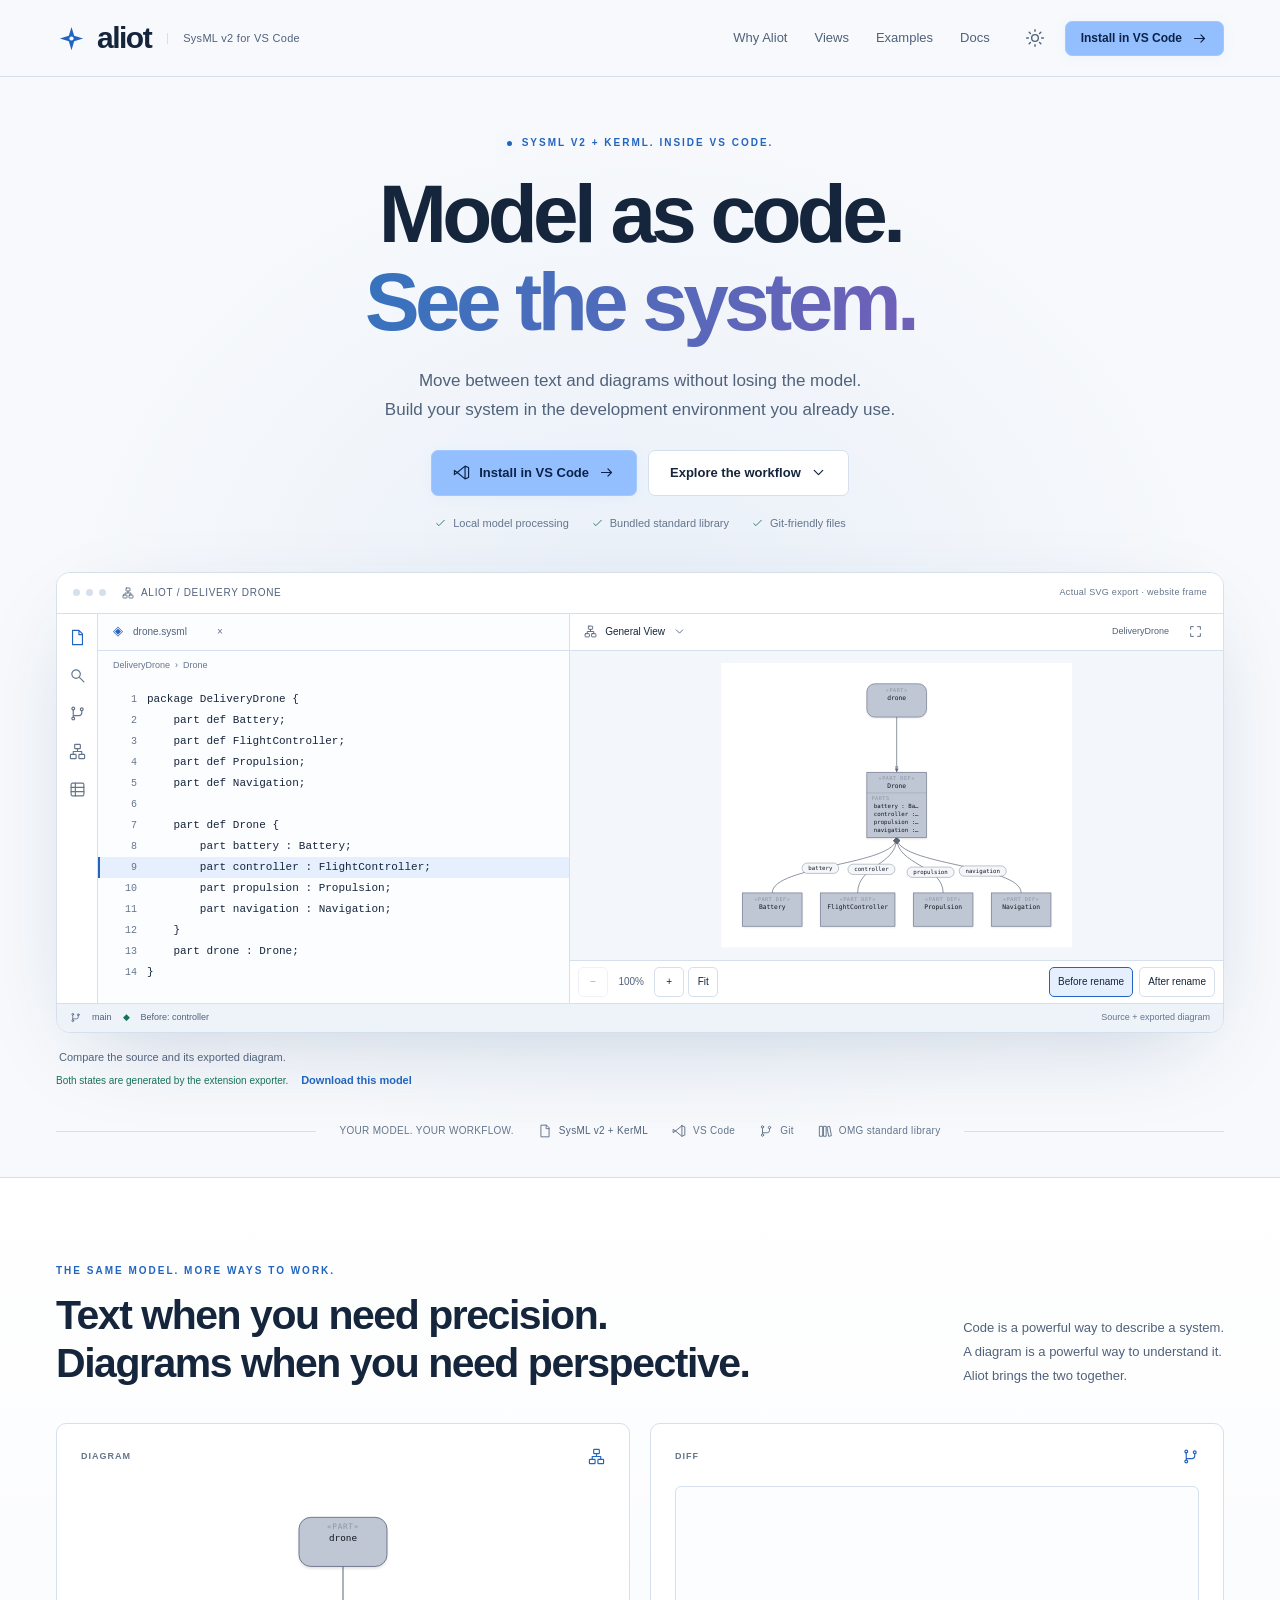
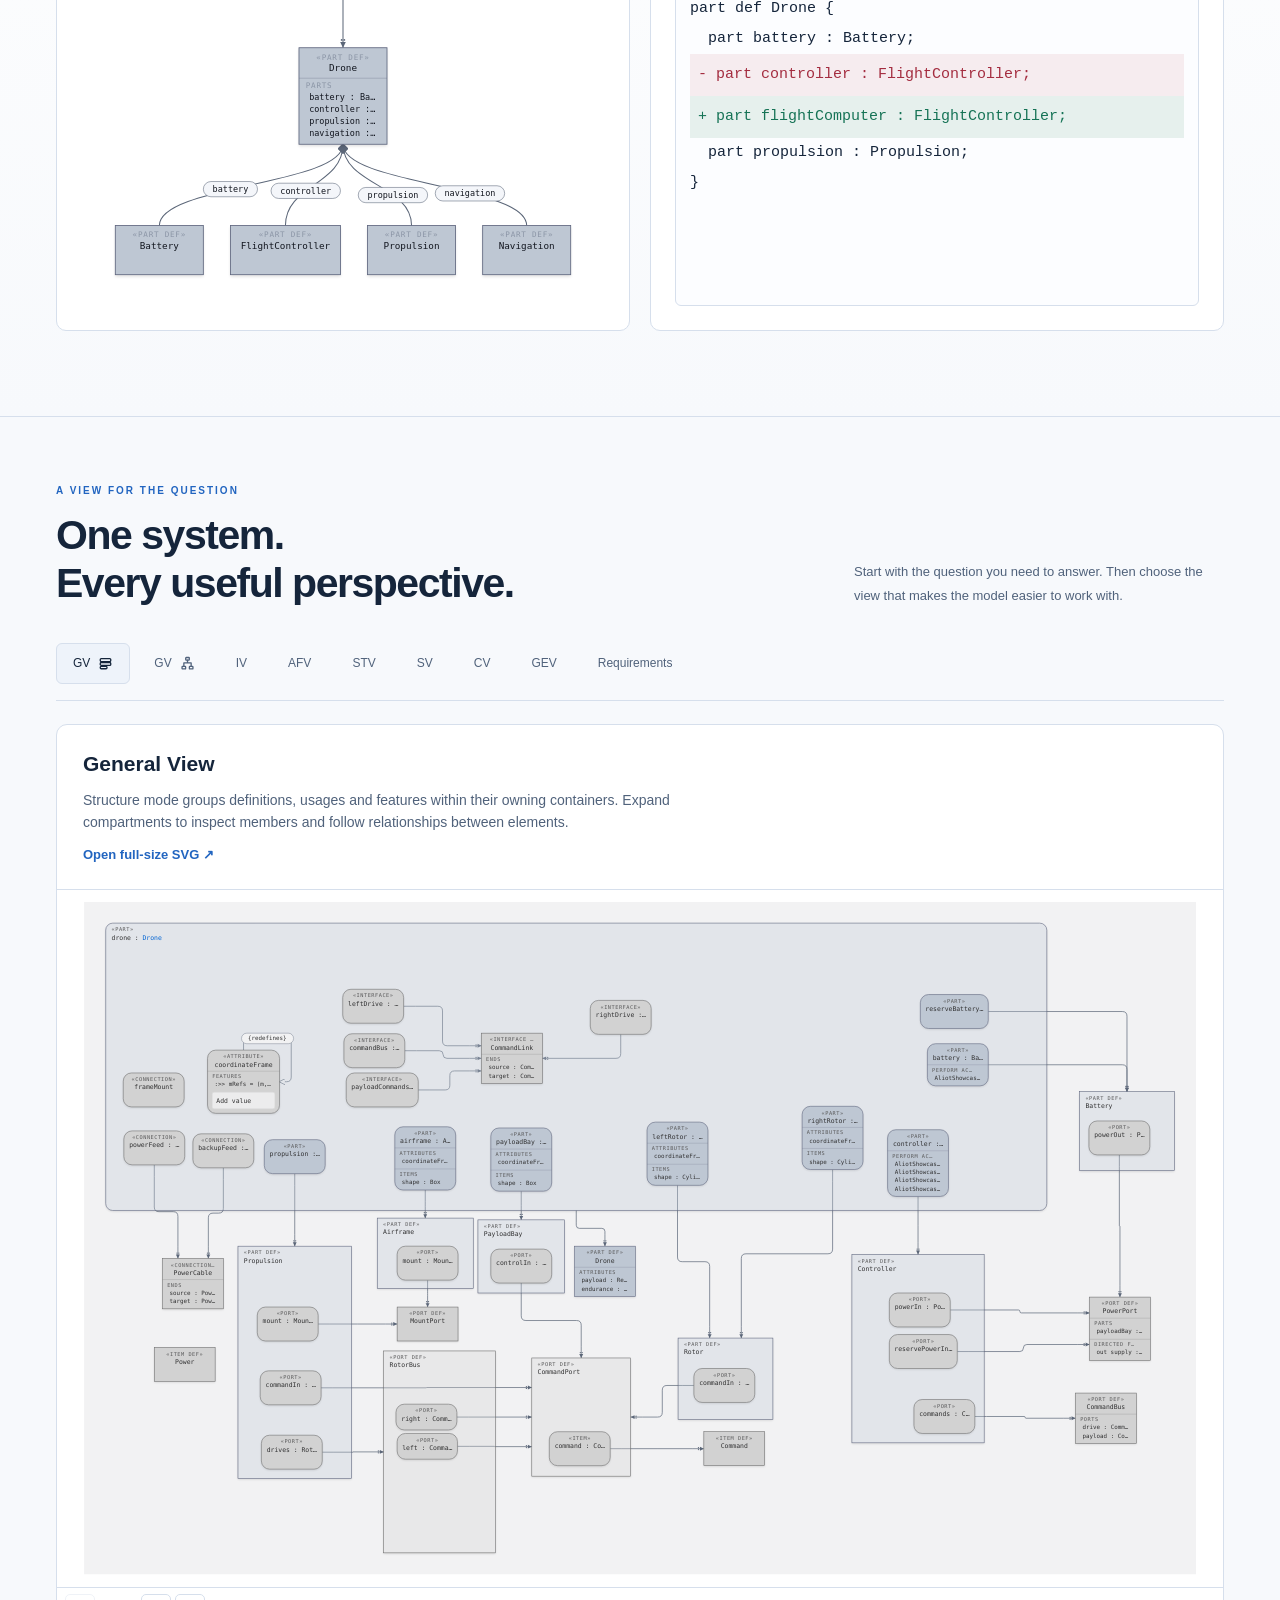
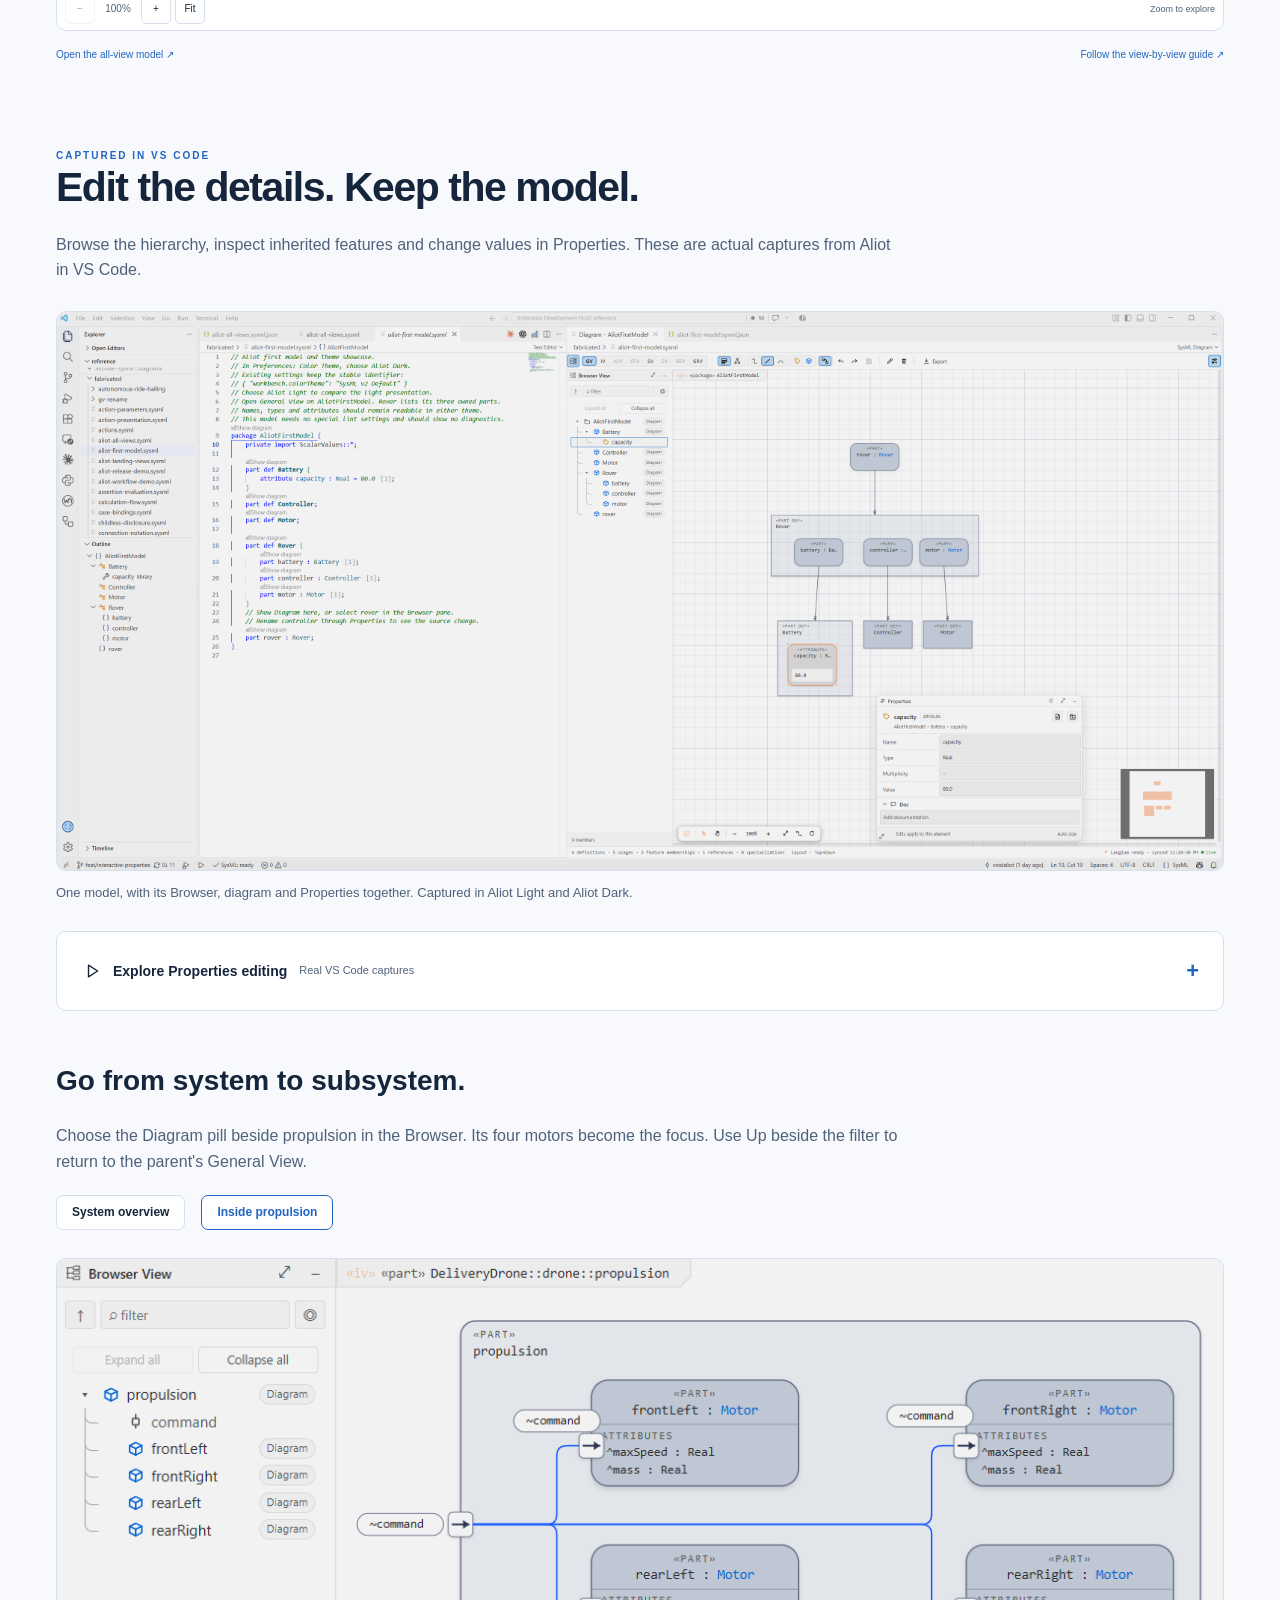
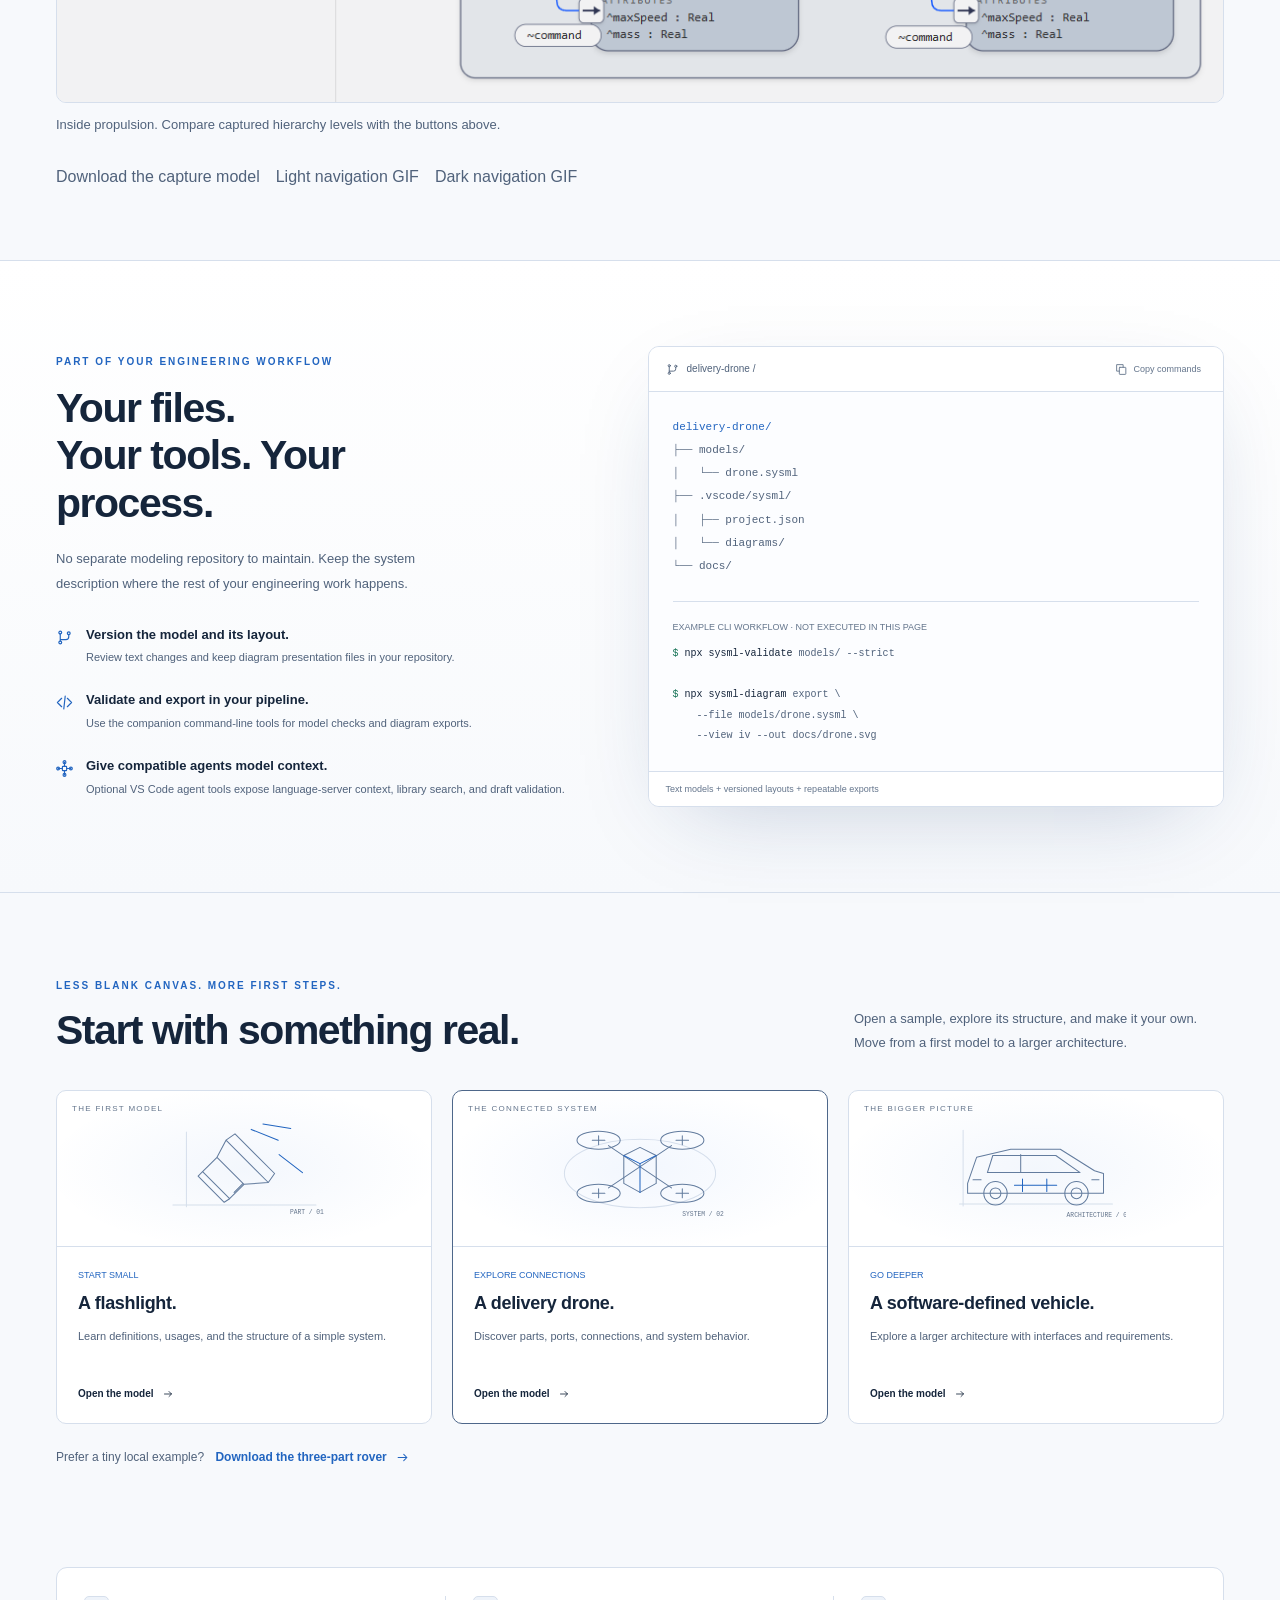
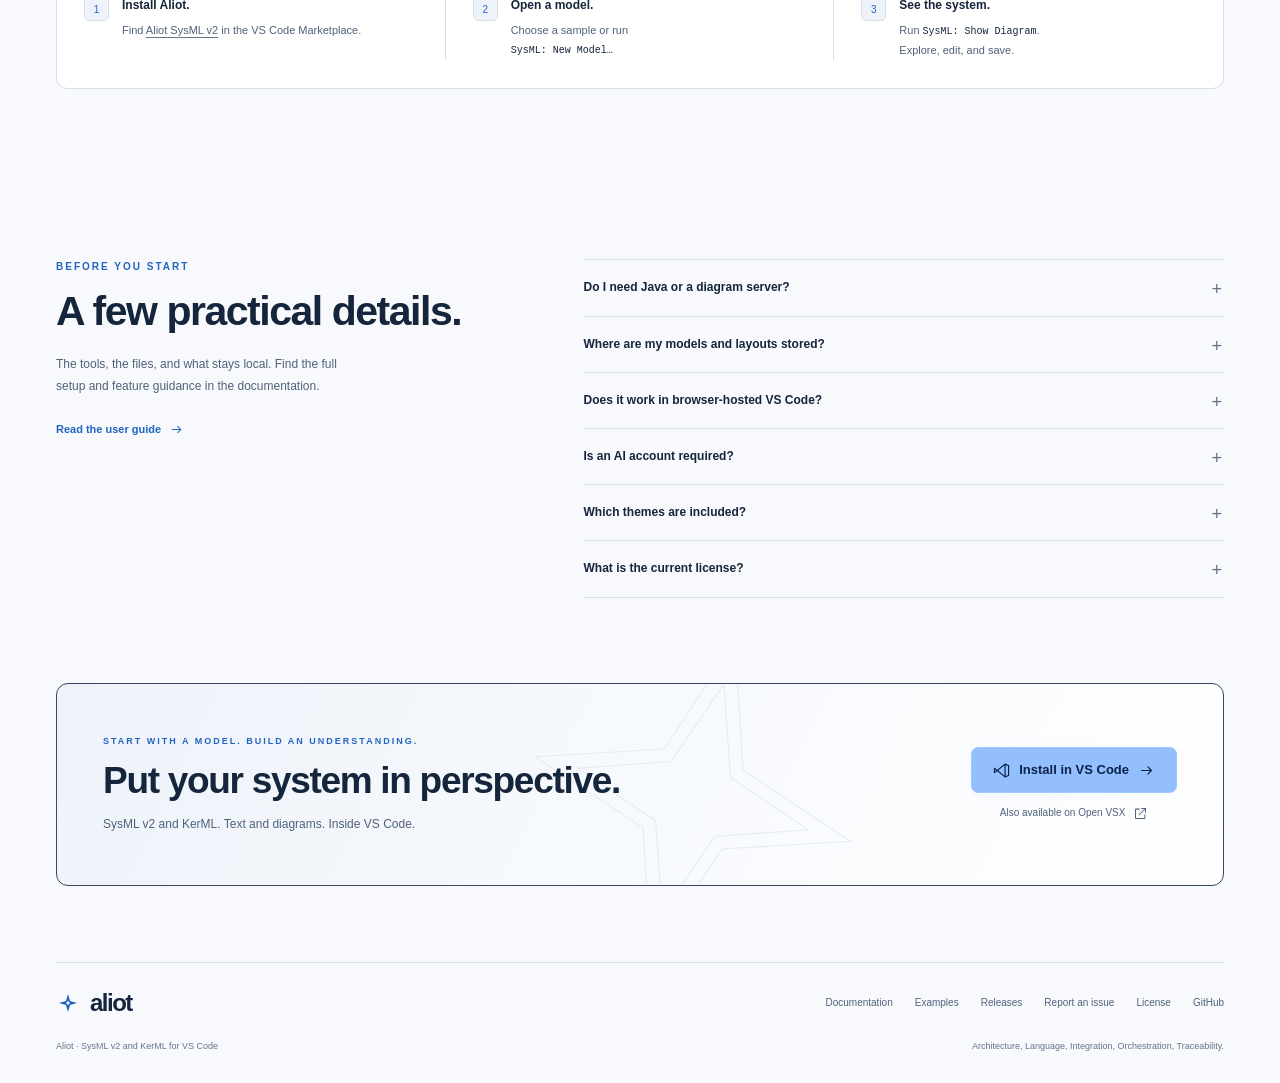
==== commit 90981aac: "update landing page" ====
--- a/index.html
+++ b/index.html
@@ -36,7 +36,7 @@
         .capture-link,
         .terminal-copy,
         .view-tabs,
-        #demo-toggle {
+        .properties-steps {
           display: none !important;
         }
         .main-nav {
@@ -420,8 +420,8 @@
             </p>
           </div>
           <!-- ALL_VIEWS_START -->
-<div class="view-tabs tour-tabs" role="tablist" aria-label="Explore model views"><button class="view-tab" id="tab-tour-0" type="button" role="tab" aria-selected="true" aria-controls="panel-tour-0" tabindex="0">GV structure</button>
-<button class="view-tab" id="tab-tour-1" type="button" role="tab" aria-selected="false" aria-controls="panel-tour-1" tabindex="-1">GV tree</button>
+<div class="view-tabs tour-tabs" role="tablist" aria-label="Explore model views"><button class="view-tab" id="tab-tour-0" type="button" role="tab" aria-label="General View structure" aria-selected="true" aria-controls="panel-tour-0" tabindex="0">GV <svg class="icon" viewBox="0 0 16 16" aria-hidden="true"><g fill="none" stroke="currentColor" stroke-width="1.4" stroke-linecap="round" stroke-linejoin="round"><rect x="2.4" y="2.8" width="11.2" height="3.1" rx="1" /><rect x="2.4" y="6.9" width="11.2" height="3.1" rx="1" /><rect x="2.4" y="11" width="7.2" height="2.6" rx="1" /></g></svg></button>
+<button class="view-tab" id="tab-tour-1" type="button" role="tab" aria-label="General View tree" aria-selected="false" aria-controls="panel-tour-1" tabindex="-1">GV <svg class="icon" viewBox="0 0 16 16" aria-hidden="true"><g fill="none" stroke="currentColor" stroke-width="1.4" stroke-linecap="round" stroke-linejoin="round"><rect x="6.1" y="1.6" width="3.8" height="2.7" rx="0.6" /><rect x="2.2" y="11.1" width="3.8" height="2.7" rx="0.6" /><rect x="10" y="11.1" width="3.8" height="2.7" rx="0.6" /><path d="M8 4.3v3.1M8 7.4H4.1v3.7M8 7.4h3.9v3.7" /></g></svg></button>
 <button class="view-tab" id="tab-tour-2" type="button" role="tab" aria-selected="false" aria-controls="panel-tour-2" tabindex="-1">IV</button>
 <button class="view-tab" id="tab-tour-3" type="button" role="tab" aria-selected="false" aria-controls="panel-tour-3" tabindex="-1">AFV</button>
 <button class="view-tab" id="tab-tour-4" type="button" role="tab" aria-selected="false" aria-controls="panel-tour-4" tabindex="-1">STV</button>
@@ -430,49 +430,49 @@
 <button class="view-tab" id="tab-tour-7" type="button" role="tab" aria-selected="false" aria-controls="panel-tour-7" tabindex="-1">GEV</button>
 <button class="view-tab" id="tab-tour-8" type="button" role="tab" aria-selected="false" aria-controls="panel-tour-8" tabindex="-1">Requirements</button></div>
 <div class="gallery-panel tour-panel" id="panel-tour-0" role="tabpanel" aria-labelledby="tab-tour-0" tabindex="0">
-    <div class="tour-heading"><h3>General View: structure</h3><p>Definitions, typed parts and feature compartments describe the same drone. Closed compartments may abbreviate long rows; open the model to inspect their full source.</p>
+    <div class="tour-heading"><h3>General View</h3><p>Structure mode groups definitions, usages and features within their owning containers. Expand compartments to inspect members and follow relationships between elements.</p>
     <a class="text-link" href="assets/product/all-views/gv-structure-light.svg" data-light="assets/product/all-views/gv-structure-light.svg" data-dark="assets/product/all-views/gv-structure-dark.svg" target="_blank" rel="noopener">Open full-size SVG ↗</a></div>
-    <div class="gallery-art"><img src="assets/product/all-views/gv-structure-light.svg" data-light="assets/product/all-views/gv-structure-light.svg" data-dark="assets/product/all-views/gv-structure-dark.svg" alt="General View: structure. Definitions, typed parts and feature compartments describe the same drone. Closed compartments may abbreviate long rows; open the model to inspect their full source." loading="lazy" /></div>
+    <div class="gallery-art"><img src="assets/product/all-views/gv-structure-light.svg" data-light="assets/product/all-views/gv-structure-light.svg" data-dark="assets/product/all-views/gv-structure-dark.svg" alt="General View structure mode groups definitions, usages and features within their owning containers." loading="lazy" /></div>
   </div>
 <div class="gallery-panel tour-panel" id="panel-tour-1" role="tabpanel" aria-labelledby="tab-tour-1" tabindex="0" hidden>
-    <div class="tour-heading"><h3>General View: tree</h3><p>Ownership and typing become a tree. Each usage label sits on the line approaching its target definition, so grouped batteries and rotors stay identifiable.</p>
+    <div class="tour-heading"><h3>General View</h3><p>Tree mode lays out feature membership from parent to child in source order. Branches and links reveal ownership, typing and other relationships across the model.</p>
     <a class="text-link" href="assets/product/all-views/gv-tree-light.svg" data-light="assets/product/all-views/gv-tree-light.svg" data-dark="assets/product/all-views/gv-tree-dark.svg" target="_blank" rel="noopener">Open full-size SVG ↗</a></div>
-    <div class="gallery-art"><img src="assets/product/all-views/gv-tree-light.svg" data-light="assets/product/all-views/gv-tree-light.svg" data-dark="assets/product/all-views/gv-tree-dark.svg" alt="General View: tree. Ownership and typing become a tree. Each usage label sits on the line approaching its target definition, so grouped batteries and rotors stay identifiable." loading="lazy" /></div>
+    <div class="gallery-art"><img src="assets/product/all-views/gv-tree-light.svg" data-light="assets/product/all-views/gv-tree-light.svg" data-dark="assets/product/all-views/gv-tree-dark.svg" alt="General View tree mode lays out feature membership from parent to child in source order." loading="lazy" /></div>
   </div>
 <div class="gallery-panel tour-panel" id="panel-tour-2" role="tabpanel" aria-labelledby="tab-tour-2" tabindex="0" hidden>
-    <div class="tour-heading"><h3>Interconnection View</h3><p>Every part is connected. Opened powerFeed and commandBus blocks show named ends and carried flows. Expanded commands and drives expose nested ports for payload and rotor control. Other connections and interfaces keep their compact labels.</p>
+    <div class="tour-heading"><h3>Interconnection View</h3><p>Shows how parts, ports, interfaces and connections form a system. Expand connection and interface blocks to inspect their ends, flows and nested ports.</p>
     <a class="text-link" href="assets/product/all-views/iv-light.svg" data-light="assets/product/all-views/iv-light.svg" data-dark="assets/product/all-views/iv-dark.svg" target="_blank" rel="noopener">Open full-size SVG ↗</a></div>
-    <div class="gallery-art"><img src="assets/product/all-views/iv-light.svg" data-light="assets/product/all-views/iv-light.svg" data-dark="assets/product/all-views/iv-dark.svg" alt="Interconnection View. Every part is connected. Opened powerFeed and commandBus blocks show named ends and carried flows. Expanded commands and drives expose nested ports for payload and rotor control. Other connections and interfaces keep their compact labels." loading="lazy" /></div>
+    <div class="gallery-art"><img src="assets/product/all-views/iv-light.svg" data-light="assets/product/all-views/iv-light.svg" data-dark="assets/product/all-views/iv-dark.svg" alt="Interconnection View shows parts, ports, interfaces and connections." loading="lazy" /></div>
   </div>
 <div class="gallery-panel tour-panel" id="panel-tour-3" role="tabpanel" aria-labelledby="tab-tour-3" tabindex="0" hidden>
-    <div class="tour-heading"><h3>Action Flow View</h3><p>The fork runs checkPower and checkRoute in parallel; the join waits for both. Dashed performer lanes name battery and controller. retryLink repeats poll until linkReady.</p>
+    <div class="tour-heading"><h3>Action Flow View</h3><p>Shows how actions proceed through control and item flows. Forks, joins, loops and performer lanes make concurrency and responsibility visible.</p>
     <a class="text-link" href="assets/product/all-views/afv-light.svg" data-light="assets/product/all-views/afv-light.svg" data-dark="assets/product/all-views/afv-dark.svg" target="_blank" rel="noopener">Open full-size SVG ↗</a></div>
-    <div class="gallery-art"><img src="assets/product/all-views/afv-light.svg" data-light="assets/product/all-views/afv-light.svg" data-dark="assets/product/all-views/afv-dark.svg" alt="Action Flow View. The fork runs checkPower and checkRoute in parallel; the join waits for both. Dashed performer lanes name battery and controller. retryLink repeats poll until linkReady." loading="lazy" /></div>
+    <div class="gallery-art"><img src="assets/product/all-views/afv-light.svg" data-light="assets/product/all-views/afv-light.svg" data-dark="assets/product/all-views/afv-dark.svg" alt="Action Flow View shows actions, control and item flows, and performer lanes." loading="lazy" /></div>
   </div>
 <div class="gallery-panel tour-panel" id="panel-tour-4" role="tabpanel" aria-labelledby="tab-tour-4" tabindex="0" hidden>
-    <div class="tour-heading"><h3>State Transition View</h3><p>active contains concurrent navigation and monitoring regions. Each region has its own initial state. Transition pills show routeClear and lowBattery guards; do compartments show ongoing actions.</p>
+    <div class="tour-heading"><h3>State Transition View</h3><p>Shows the states and transitions of a state machine, including triggers, guards, effects and concurrent regions.</p>
     <a class="text-link" href="assets/product/all-views/stv-light.svg" data-light="assets/product/all-views/stv-light.svg" data-dark="assets/product/all-views/stv-dark.svg" target="_blank" rel="noopener">Open full-size SVG ↗</a></div>
-    <div class="gallery-art"><img src="assets/product/all-views/stv-light.svg" data-light="assets/product/all-views/stv-light.svg" data-dark="assets/product/all-views/stv-dark.svg" alt="State Transition View. active contains concurrent navigation and monitoring regions. Each region has its own initial state. Transition pills show routeClear and lowBattery guards; do compartments show ongoing actions." loading="lazy" /></div>
+    <div class="gallery-art"><img src="assets/product/all-views/stv-light.svg" data-light="assets/product/all-views/stv-light.svg" data-dark="assets/product/all-views/stv-dark.svg" alt="State Transition View shows states, transitions and concurrent regions." loading="lazy" /></div>
   </div>
 <div class="gallery-panel tour-panel" id="panel-tour-5" role="tabpanel" aria-labelledby="tab-tour-5" tabindex="0" hidden>
-    <div class="tour-heading"><h3>Sequence View</h3><p>pilot, controller and propulsion exchange named messages with payload types. The loop fragment repeats requestStatus and reportStatus while monitoring. Lifelines are interaction participants, not AFV performer lanes.</p>
+    <div class="tour-heading"><h3>Sequence View</h3><p>Shows interactions over time as lifelines and ordered messages. Fragments express repetition or other control around message exchanges.</p>
     <a class="text-link" href="assets/product/all-views/sv-light.svg" data-light="assets/product/all-views/sv-light.svg" data-dark="assets/product/all-views/sv-dark.svg" target="_blank" rel="noopener">Open full-size SVG ↗</a></div>
-    <div class="gallery-art"><img src="assets/product/all-views/sv-light.svg" data-light="assets/product/all-views/sv-light.svg" data-dark="assets/product/all-views/sv-dark.svg" alt="Sequence View. pilot, controller and propulsion exchange named messages with payload types. The loop fragment repeats requestStatus and reportStatus while monitoring. Lifelines are interaction participants, not AFV performer lanes." loading="lazy" /></div>
+    <div class="gallery-art"><img src="assets/product/all-views/sv-light.svg" data-light="assets/product/all-views/sv-light.svg" data-dark="assets/product/all-views/sv-dark.svg" alt="Sequence View shows lifelines and ordered messages between participants." loading="lazy" /></div>
   </div>
 <div class="gallery-panel tour-panel" id="panel-tour-6" role="tabpanel" aria-labelledby="tab-tour-6" tabindex="0" hidden>
-    <div class="tour-heading"><h3>Case View</h3><p>deliver and ready sit inside the vehicle subject boundary. pilot : Operator is an external actor, and the include relationship connects the two use cases.</p>
+    <div class="tour-heading"><h3>Case View</h3><p>Shows cases in relation to their subject and actors. Relationships between cases make shared or dependent behavior visible.</p>
     <a class="text-link" href="assets/product/all-views/cv-light.svg" data-light="assets/product/all-views/cv-light.svg" data-dark="assets/product/all-views/cv-dark.svg" target="_blank" rel="noopener">Open full-size SVG ↗</a></div>
-    <div class="gallery-art"><img src="assets/product/all-views/cv-light.svg" data-light="assets/product/all-views/cv-light.svg" data-dark="assets/product/all-views/cv-dark.svg" alt="Case View. deliver and ready sit inside the vehicle subject boundary. pilot : Operator is an external actor, and the include relationship connects the two use cases." loading="lazy" /></div>
+    <div class="gallery-art"><img src="assets/product/all-views/cv-light.svg" data-light="assets/product/all-views/cv-light.svg" data-dark="assets/product/all-views/cv-dark.svg" alt="Case View shows cases, their subject and actors, and relationships between cases." loading="lazy" /></div>
   </div>
 <div class="gallery-panel tour-panel" id="panel-tour-7" role="tabpanel" aria-labelledby="tab-tour-7" tabindex="0" hidden>
-    <div class="tour-heading"><h3>Geometry View</h3><p>airframe, payloadBay and the rotors use real ShapeItems solids and coordinate-frame translations. Nonspatial controls are intentionally absent.</p>
+    <div class="tour-heading"><h3>Geometry View</h3><p>Shows model geometry from shapes and coordinate frames, making spatial position, orientation and dimensions visible.</p>
     <a class="text-link" href="assets/product/all-views/gev-light.svg" data-light="assets/product/all-views/gev-light.svg" data-dark="assets/product/all-views/gev-dark.svg" target="_blank" rel="noopener">Open full-size SVG ↗</a></div>
-    <div class="gallery-art"><img src="assets/product/all-views/gev-light.svg" data-light="assets/product/all-views/gev-light.svg" data-dark="assets/product/all-views/gev-dark.svg" alt="Geometry View. airframe, payloadBay and the rotors use real ShapeItems solids and coordinate-frame translations. Nonspatial controls are intentionally absent." loading="lazy" /></div>
+    <div class="gallery-art"><img src="assets/product/all-views/gev-light.svg" data-light="assets/product/all-views/gev-light.svg" data-dark="assets/product/all-views/gev-dark.svg" alt="Geometry View shows shapes and their spatial relationships." loading="lazy" /></div>
   </div>
 <div class="gallery-panel tour-panel" id="panel-tour-8" role="tabpanel" aria-labelledby="tab-tour-8" tabindex="0" hidden>
-    <div class="tour-heading"><h3>Grid View: requirements</h3><p>Inspect requirements in VS Code and use Export CSV to share the table. The screenshot shows the software-defined vehicle sample; the CSV download uses the all-view drone model.</p>
+    <div class="tour-heading"><h3>Grid View: requirements</h3><p>Lists requirements in a table for scanning, selection and editing supported fields. Adjust columns to focus on the data you need, or export the table as CSV.</p>
     <a class="text-link" href="assets/product/all-views/requirements.csv" target="_blank" rel="noopener">Download showcase CSV ↗</a></div>
-    <div class="gallery-art"><img src="assets/product/grid-vscode.png" alt="VS Code Grid View showing requirements for the software-defined vehicle sample, with Export CSV in the toolbar." loading="lazy" /></div>
+    <div class="gallery-art"><img src="assets/product/grid-vscode.png" alt="VS Code Grid View showing a requirements table and Export CSV in the toolbar." loading="lazy" /></div>
   </div>
 <div class="gallery-footer"><a class="text-link" href="https://github.com/voidaliot/sysml-v2-samples/blob/main/aliot-all-views.sysml">Open the all-view model ↗</a><a class="text-link" href="user-guide.html#all-view-model-tour">Follow the view-by-view guide ↗</a></div>
 <!-- ALL_VIEWS_END -->
@@ -512,16 +512,40 @@
                 Change the battery capacity from 80 to 95. Applying the inherited value creates a
                 local override. The Battery definition and spare battery keep their original value.
               </p>
-              <button
-                id="demo-toggle"
-                class="button small"
-                type="button"
-                aria-pressed="false"
-                aria-controls="workflow-image"
+              <div
+                class="capture-steps properties-steps"
+                role="group"
+                aria-label="Properties capture selection"
               >
-                Play sample animation
-              </button>
-              <div class="capture-pair">
+                <button
+                  class="button small"
+                  type="button"
+                  data-properties-state="before"
+                  aria-pressed="false"
+                  aria-controls="workflow-image"
+                >
+                  Before editing
+                </button>
+                <button
+                  class="button small"
+                  type="button"
+                  data-properties-state="after"
+                  aria-pressed="true"
+                  aria-controls="workflow-image"
+                >
+                  After editing
+                </button>
+                <button
+                  class="button small"
+                  type="button"
+                  data-properties-state="animation"
+                  aria-pressed="false"
+                  aria-controls="workflow-video"
+                >
+                  Play animation
+                </button>
+              </div>
+              <div class="properties-capture">
                 <figure>
                   <img
                     id="workflow-image"
@@ -533,25 +557,24 @@
                     loading="lazy"
                     alt="Properties shows capacity 95 as a local attribute, with voltage and mass still inherited from Battery"
                   />
+                  <video
+                    id="workflow-video"
+                    src="assets/video/properties.mp4"
+                    controls
+                    playsinline
+                    preload="none"
+                    aria-label="Properties editing animation"
+                    hidden
+                  ></video>
                   <figcaption id="demo-caption" aria-live="polite">
-                    Actual VS Code screenshots. Press Play for the before, edit and applied states.
+                    After editing: capacity 95 is applied as a local override.
                   </figcaption>
                 </figure>
-                <figure>
-                  <img
-                    src="assets/product/v045-properties-port-light.png"
-                    data-light="assets/product/v045-properties-port-light.png"
-                    data-dark="assets/product/v045-properties-port-dark.png"
-                    width="530"
-                    height="823"
-                    loading="lazy"
-                    alt="Port Properties with calculated direction, Conjugated control and inherited voltage and current members"
-                  />
-                  <figcaption>
-                    Inspect a port without leaving the diagram. Edit its type, conjugation and
-                    directed features, then return with Back.
-                  </figcaption>
-                </figure>
+                <div class="properties-animation-copy" id="properties-animation-copy" hidden>
+                  <h3>Explore and edit in Properties</h3>
+                  <p>Browse features and edit them directly in the Properties pane.</p>
+                  <p>Undo and redo work across diagram and code changes.</p>
+                </div>
               </div>
             </div>
           </details>
--- a/styles.css
+++ b/styles.css
@@ -2922,12 +2922,30 @@
   font-size: 13px;
   color: var(--muted);
 }
-.capture-pair {
+.properties-capture {
   display: grid;
-  grid-template-columns: repeat(2, minmax(0, 530px));
-  gap: 28px;
-  justify-content: center;
+  grid-template-columns: minmax(0, 530px) minmax(0, 1fr);
+  gap: 48px;
   align-items: start;
+}
+.properties-animation-copy {
+  max-width: 480px;
+  padding-top: 8px;
+}
+.properties-animation-copy h3 {
+  font-size: 24px;
+  margin-bottom: 16px;
+}
+.properties-animation-copy p {
+  color: var(--muted);
+  line-height: 1.6;
+  margin-bottom: 16px;
+}
+@media (max-width: 780px) {
+  .properties-capture {
+    grid-template-columns: minmax(0, 530px);
+    gap: 24px;
+  }
 }
 .capture-hierarchy {
   margin-top: 48px;
@@ -2944,11 +2962,6 @@
 .capture-steps [aria-pressed="true"] {
   border-color: var(--accent);
   color: var(--accent);
-}
-@media (max-width: 680px) {
-  .capture-pair {
-    grid-template-columns: minmax(0, 530px);
-  }
 }
 .recording-panel {
   border: 1px solid var(--line);
@@ -2995,12 +3008,16 @@
 .recording-body .button {
   margin-bottom: 20px;
 }
-.recording-body img {
+.recording-body img,
+.recording-body video {
   display: block;
   width: 100%;
   height: auto;
   border: 1px solid var(--line);
   border-radius: 8px;
+}
+.recording-body [hidden] {
+  display: none;
 }
 .recording-body figcaption {
   font-size: 11px;
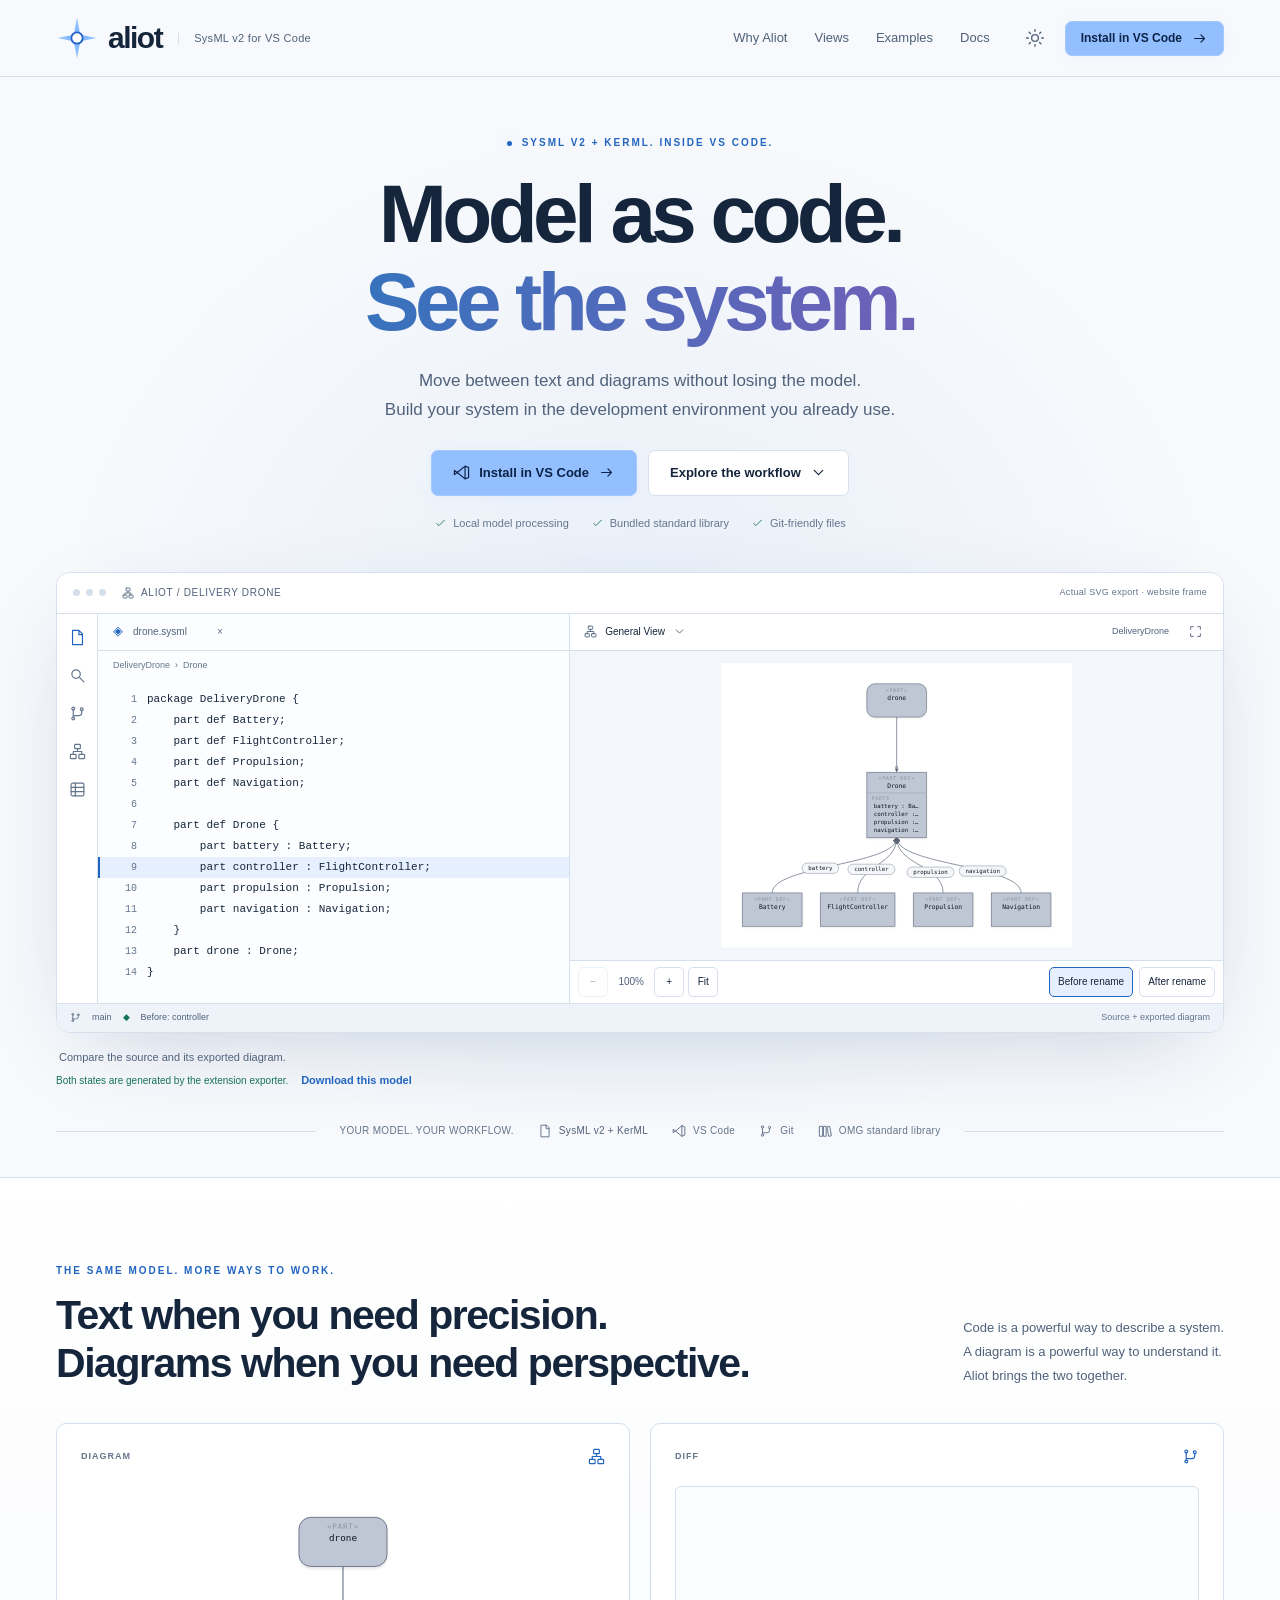
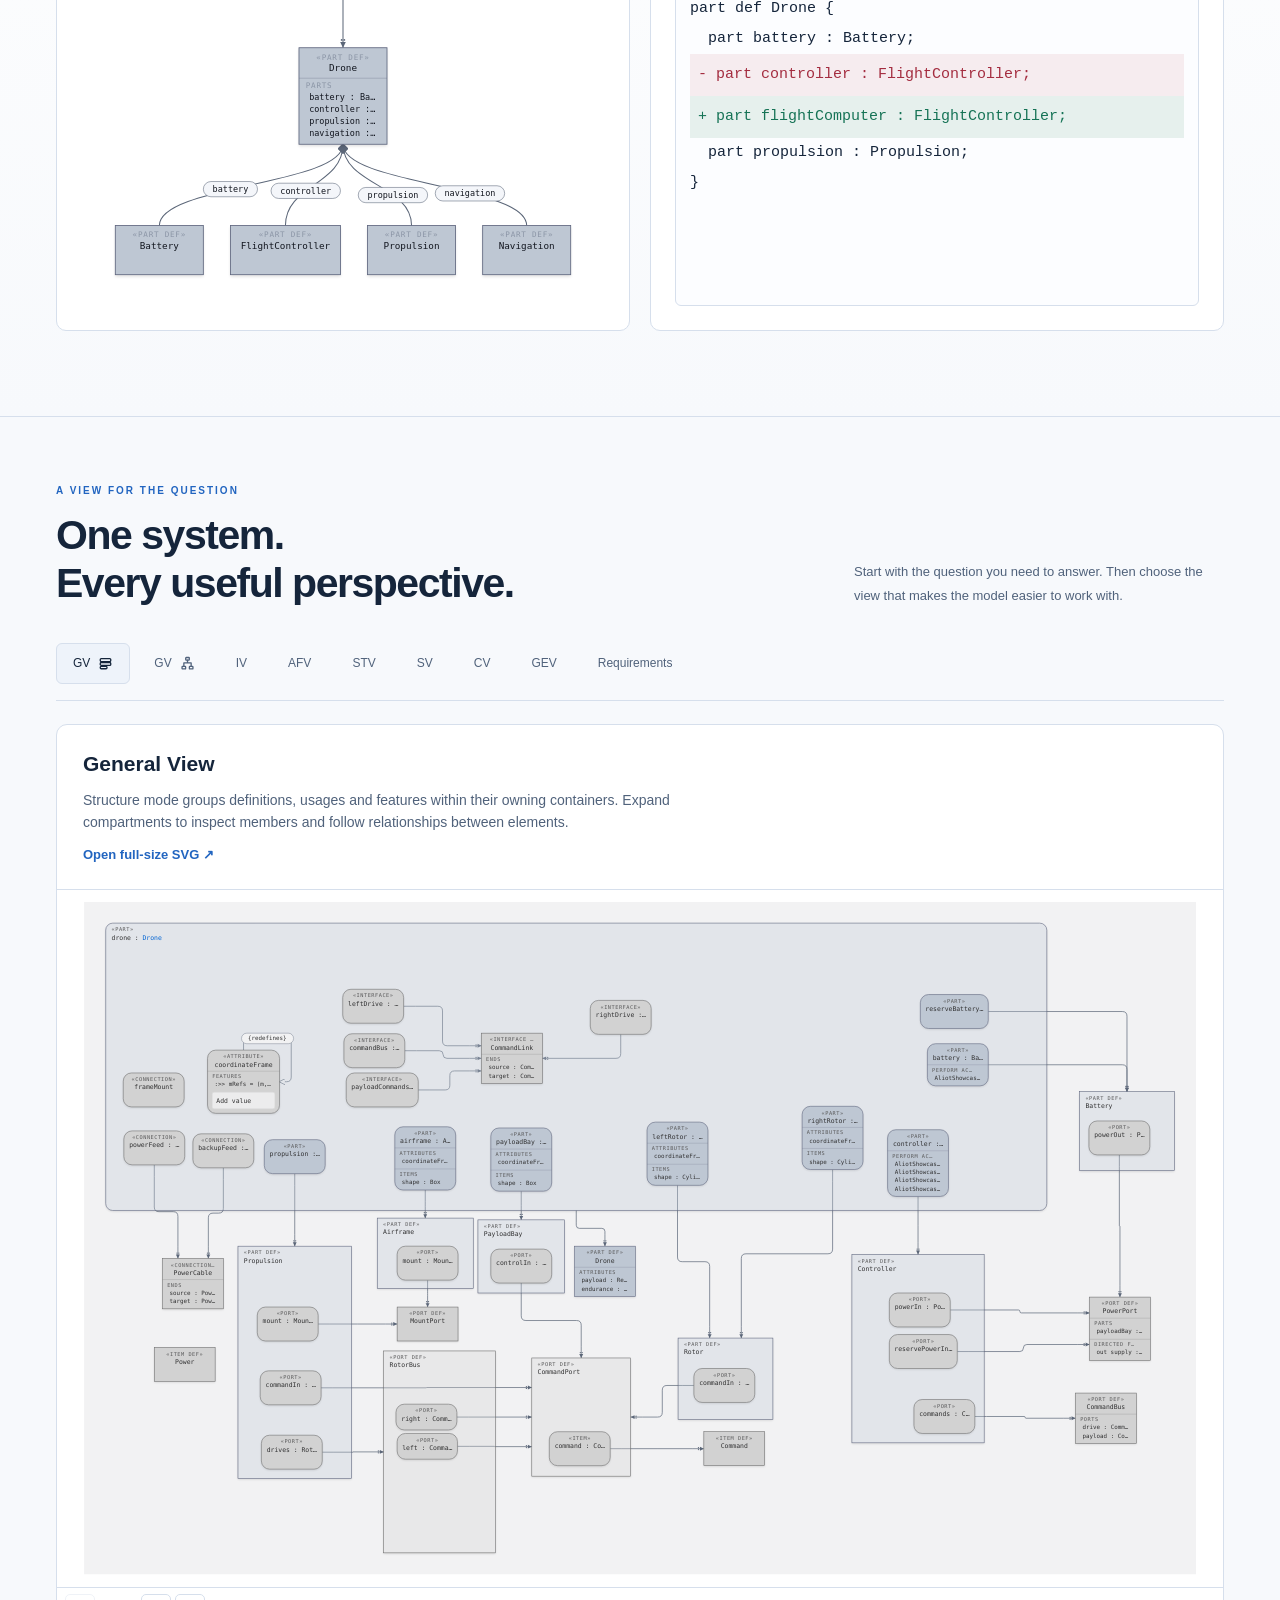
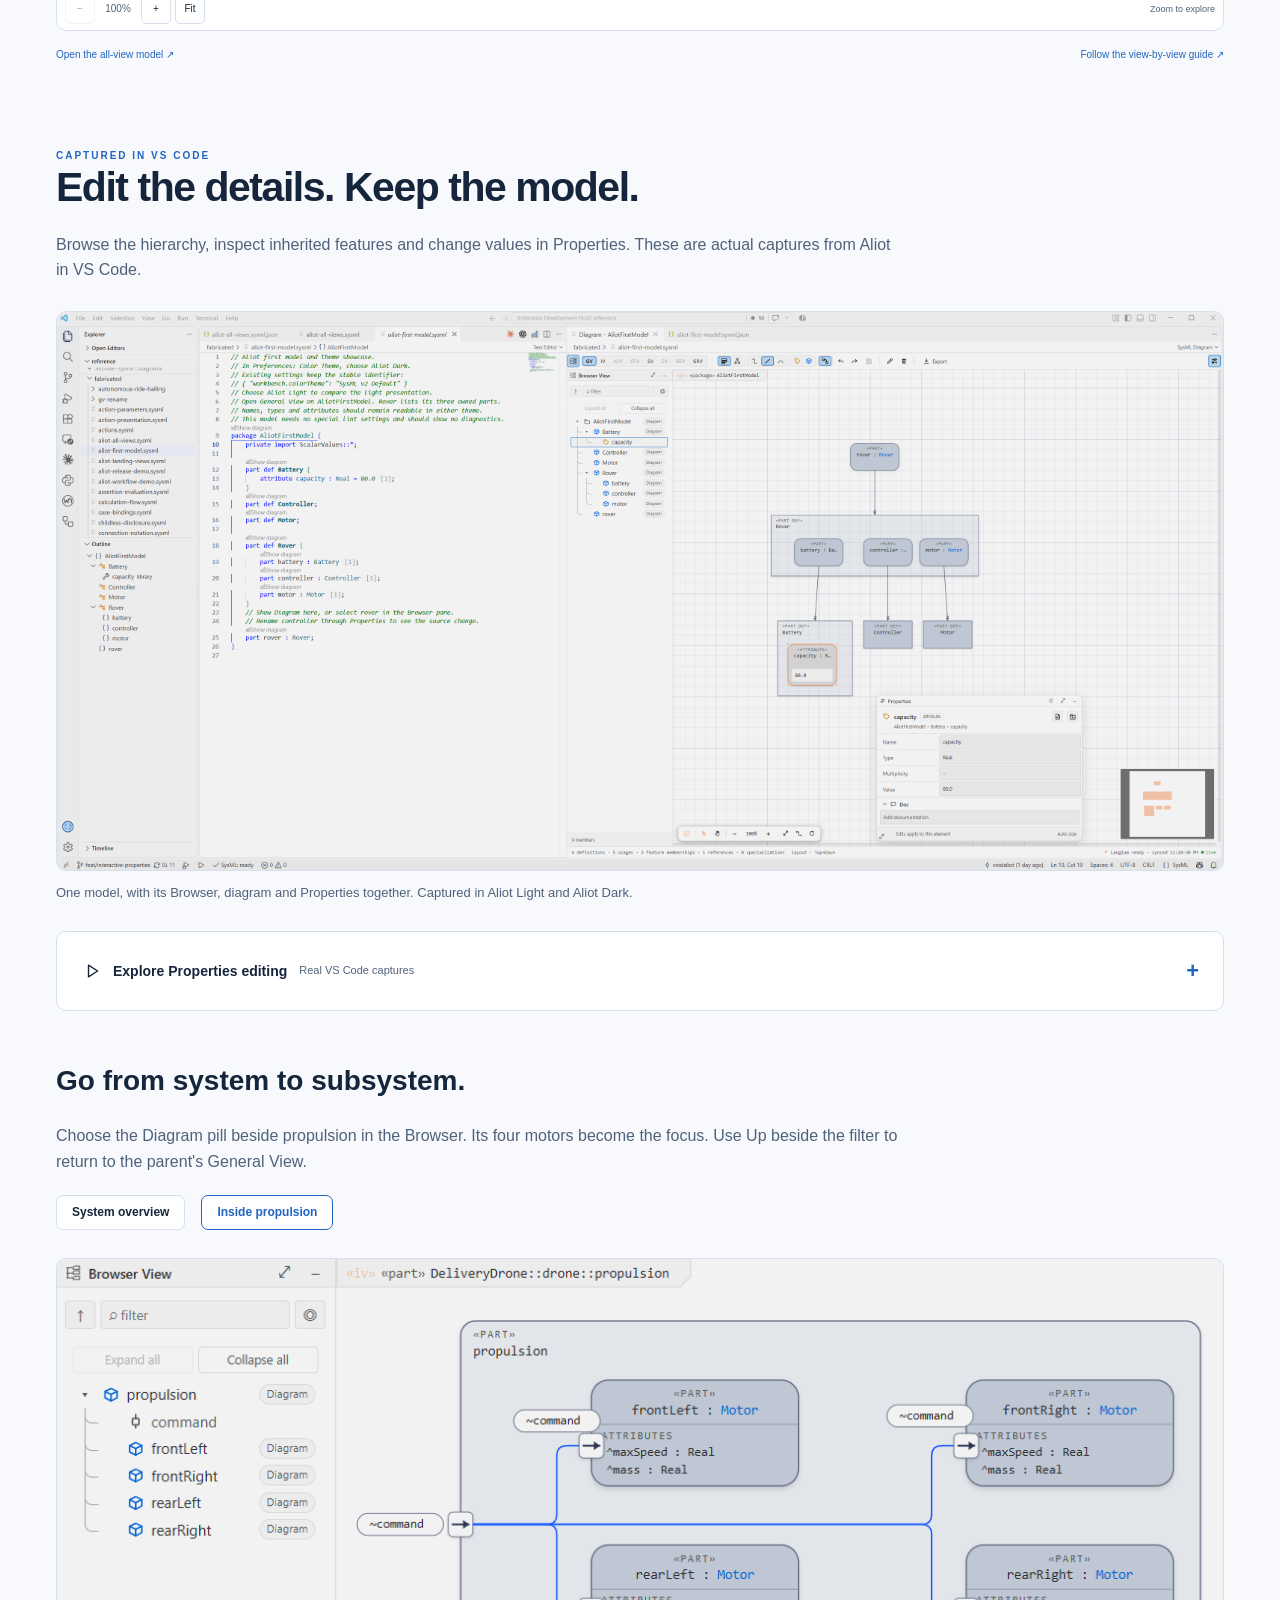
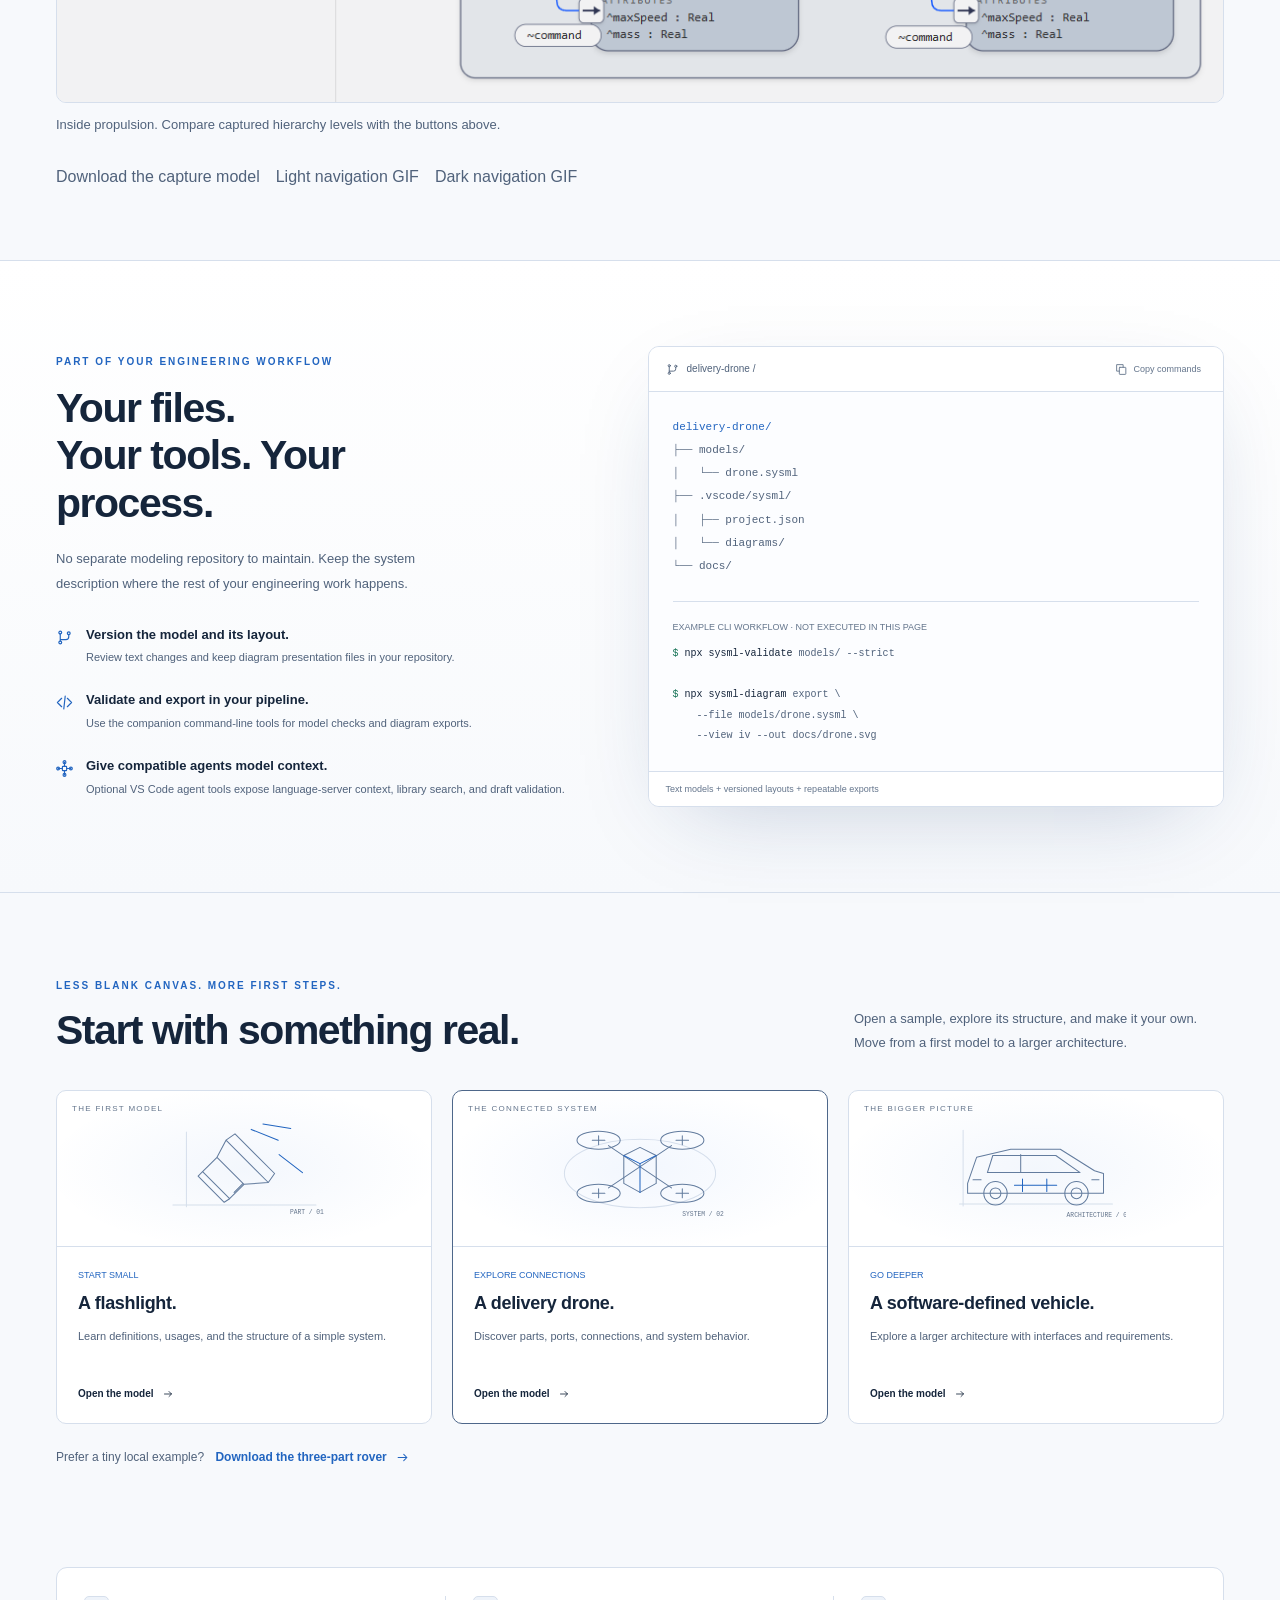
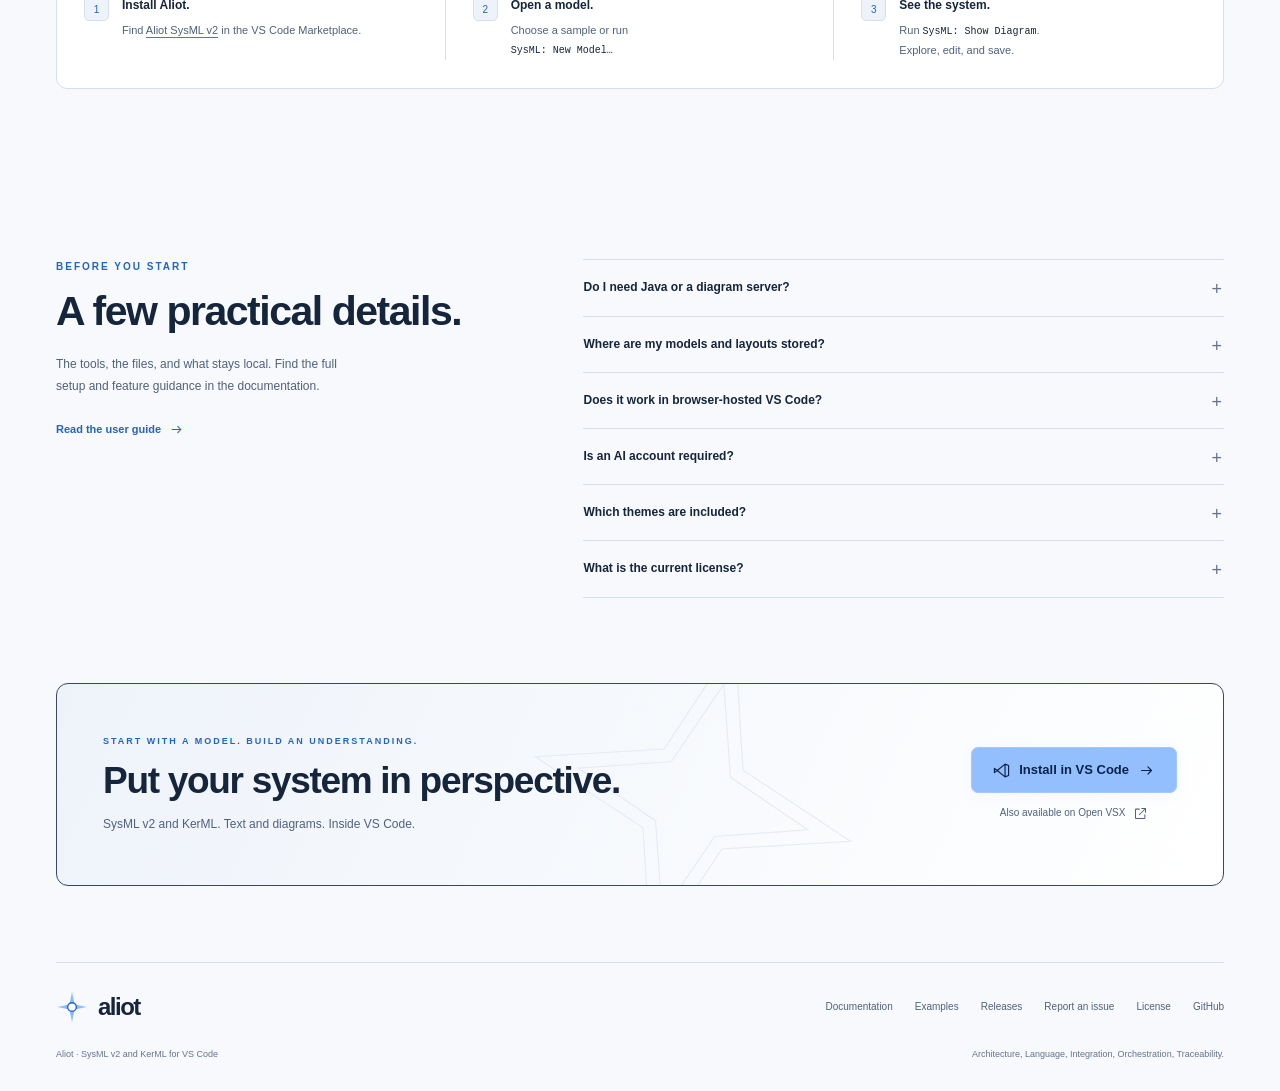
==== commit 654d3859: "new assets" ====
--- a/index.html
+++ b/index.html
@@ -22,7 +22,14 @@
     />
     <meta name="twitter:card" content="summary_large_image" />
     <link rel="canonical" href="https://voidaliot.github.io/sysml-v2-vscext-release/" />
-    <link rel="icon" type="image/png" href="assets/brand/aliot-light.png" />
+    <link
+      rel="icon"
+      type="image/svg+xml"
+      sizes="any"
+      href="assets/brand/aliot-favicon-light.svg"
+      data-light="assets/brand/aliot-favicon-light.svg"
+      data-dark="assets/brand/aliot-favicon-dark.svg"
+    />
     <link rel="stylesheet" href="styles.css" />
   </head>
   <body>
@@ -164,13 +171,15 @@
     <header class="site-header">
       <div class="wrap nav-inner">
         <a class="brand" href="#top" aria-label="Aliot home"
-          ><svg class="brand-mark" viewBox="0 0 512 512" fill="none" aria-hidden="true">
-            <path
-              d="M256 64 300 212 448 256 300 300 256 448 212 300 64 256 212 212Z"
-              fill="currentColor"
-            />
-            <circle cx="256" cy="256" r="35" fill="var(--bg)" /></svg
-          ><span>aliot</span><span class="brand-sub">SysML v2 for VS Code</span></a
+          ><img
+              class="brand-mark"
+              src="assets/brand/aliot-star-light.svg"
+              data-light="assets/brand/aliot-star-light.svg"
+              data-dark="assets/brand/aliot-star-dark.svg"
+              width="42"
+              height="42"
+              alt=""
+            /><span>aliot</span><span class="brand-sub">SysML v2 for VS Code</span></a
         >
         <nav class="main-nav" id="main-nav" aria-label="Main navigation">
           <a href="#features">Why Aliot</a><a href="#views">Views</a><a href="#examples">Examples</a
@@ -472,7 +481,7 @@
 <div class="gallery-panel tour-panel" id="panel-tour-8" role="tabpanel" aria-labelledby="tab-tour-8" tabindex="0" hidden>
     <div class="tour-heading"><h3>Grid View: requirements</h3><p>Lists requirements in a table for scanning, selection and editing supported fields. Adjust columns to focus on the data you need, or export the table as CSV.</p>
     <a class="text-link" href="assets/product/all-views/requirements.csv" target="_blank" rel="noopener">Download showcase CSV ↗</a></div>
-    <div class="gallery-art"><img src="assets/product/grid-vscode.png" alt="VS Code Grid View showing a requirements table and Export CSV in the toolbar." loading="lazy" /></div>
+    <div class="gallery-art"><img src="assets/product/grid-vscode.png" data-light="assets/product/grid-vscode.png" data-dark="assets/product/grid-vscode-dark.png" alt="VS Code Grid View showing a requirements table and Export CSV in the toolbar." loading="lazy" /></div>
   </div>
 <div class="gallery-footer"><a class="text-link" href="https://github.com/voidaliot/sysml-v2-samples/blob/main/aliot-all-views.sysml">Open the all-view model ↗</a><a class="text-link" href="user-guide.html#all-view-model-tour">Follow the view-by-view guide ↗</a></div>
 <!-- ALL_VIEWS_END -->
@@ -950,13 +959,15 @@
       <div class="wrap">
         <div class="footer-top">
           <a class="brand" href="#top" aria-label="Back to Aliot home"
-            ><svg class="brand-mark" viewBox="0 0 512 512" fill="none" aria-hidden="true">
-              <path
-                d="M256 64 300 212 448 256 300 300 256 448 212 300 64 256 212 212Z"
-                fill="currentColor"
-              />
-              <circle cx="256" cy="256" r="35" fill="var(--bg)" /></svg
-            ><span>aliot</span></a
+            ><img
+              class="brand-mark"
+              src="assets/brand/aliot-star-light.svg"
+              data-light="assets/brand/aliot-star-light.svg"
+              data-dark="assets/brand/aliot-star-dark.svg"
+              width="32"
+              height="32"
+              alt=""
+            /><span>aliot</span></a
           >
           <nav class="footer-nav" aria-label="Footer navigation">
             <a href="user-guide.html" target="_blank" rel="noopener noreferrer">Documentation</a
--- a/styles.css
+++ b/styles.css
@@ -198,9 +198,10 @@
   line-height: 1;
 }
 .brand-mark {
-  height: 31px;
-  width: 31px;
-  color: var(--accent);
+  height: 42px;
+  width: 42px;
+  display: block;
+  flex-shrink: 0;
 }
 .brand-sub {
   font-size: 11px;
@@ -1655,8 +1656,8 @@
   font-size: 24px;
 }
 .footer .brand-mark {
-  width: 24px;
-  height: 24px;
+  width: 32px;
+  height: 32px;
 }
 .footer-nav {
   display: flex;
@@ -1955,8 +1956,8 @@
     font-size: 27px;
   }
   .brand-mark {
-    width: 28px;
-    height: 28px;
+    width: 36px;
+    height: 36px;
   }
   .main-nav {
     position: absolute;
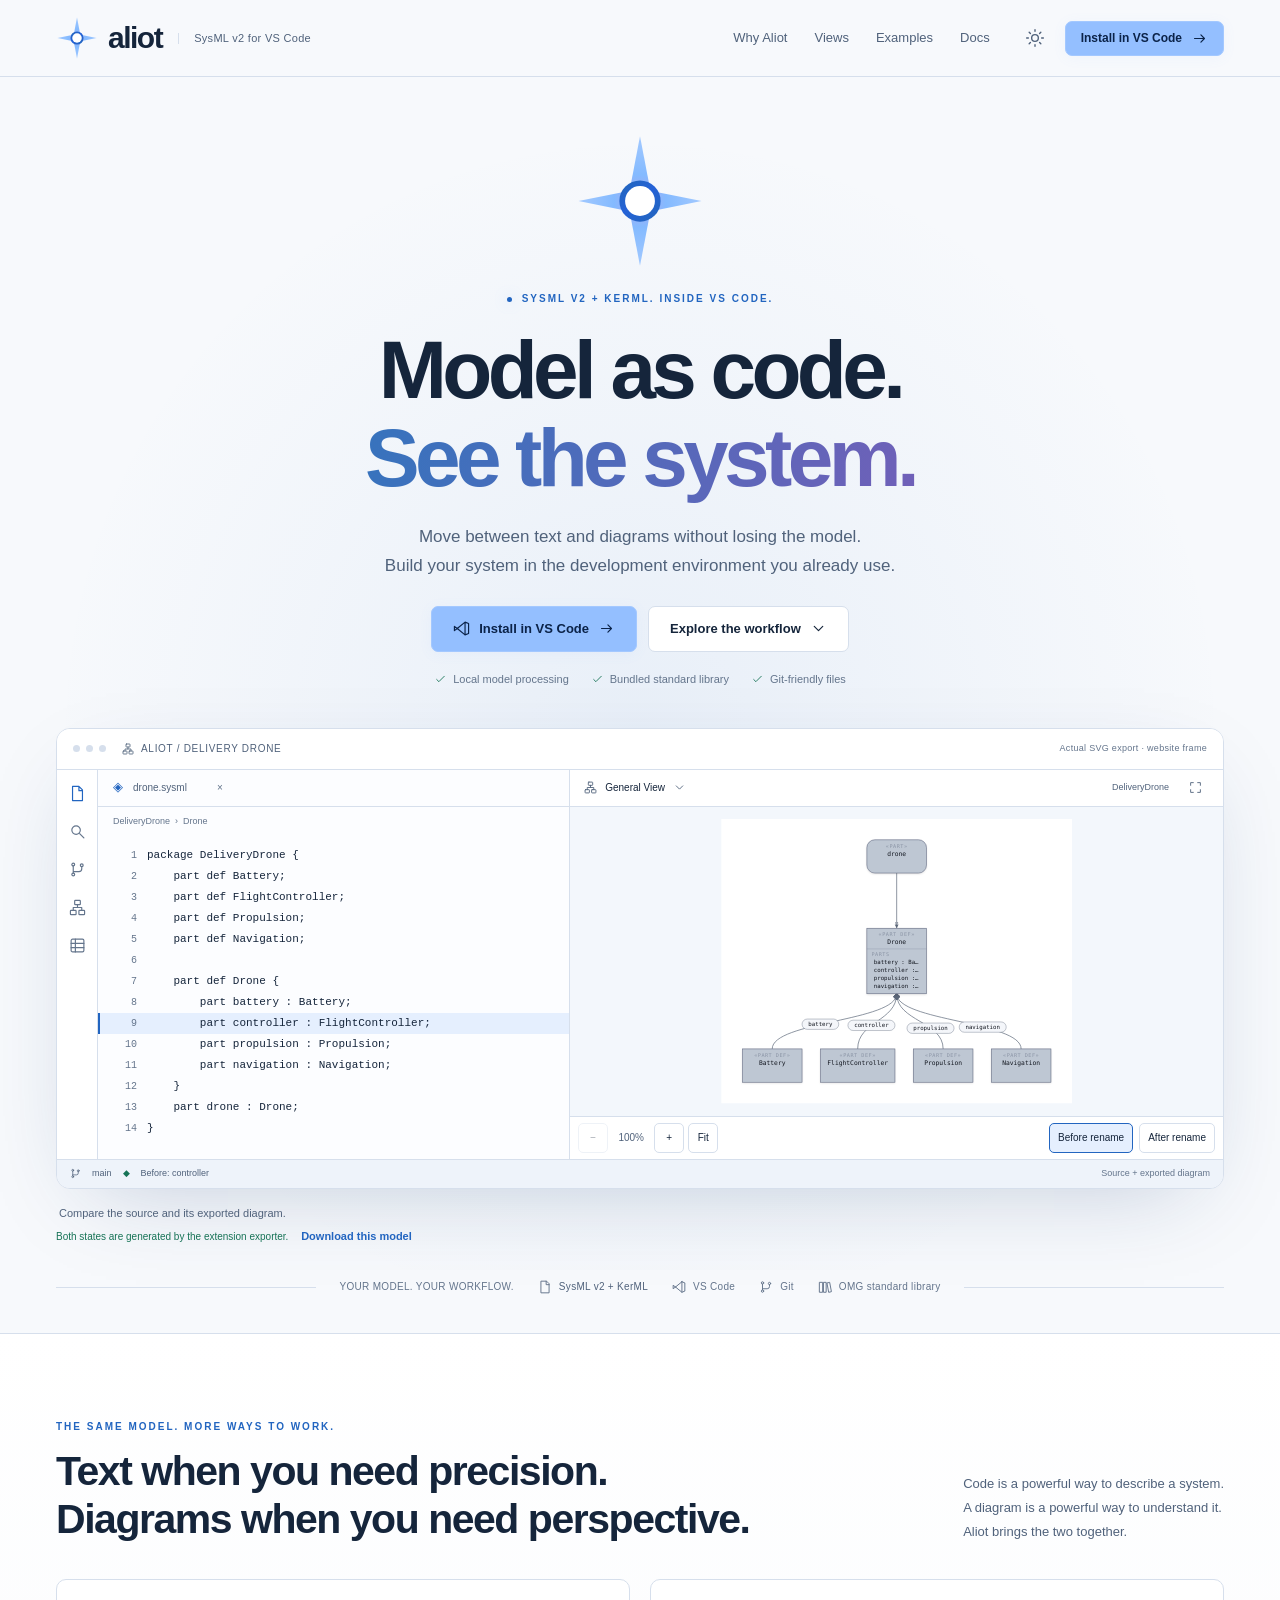
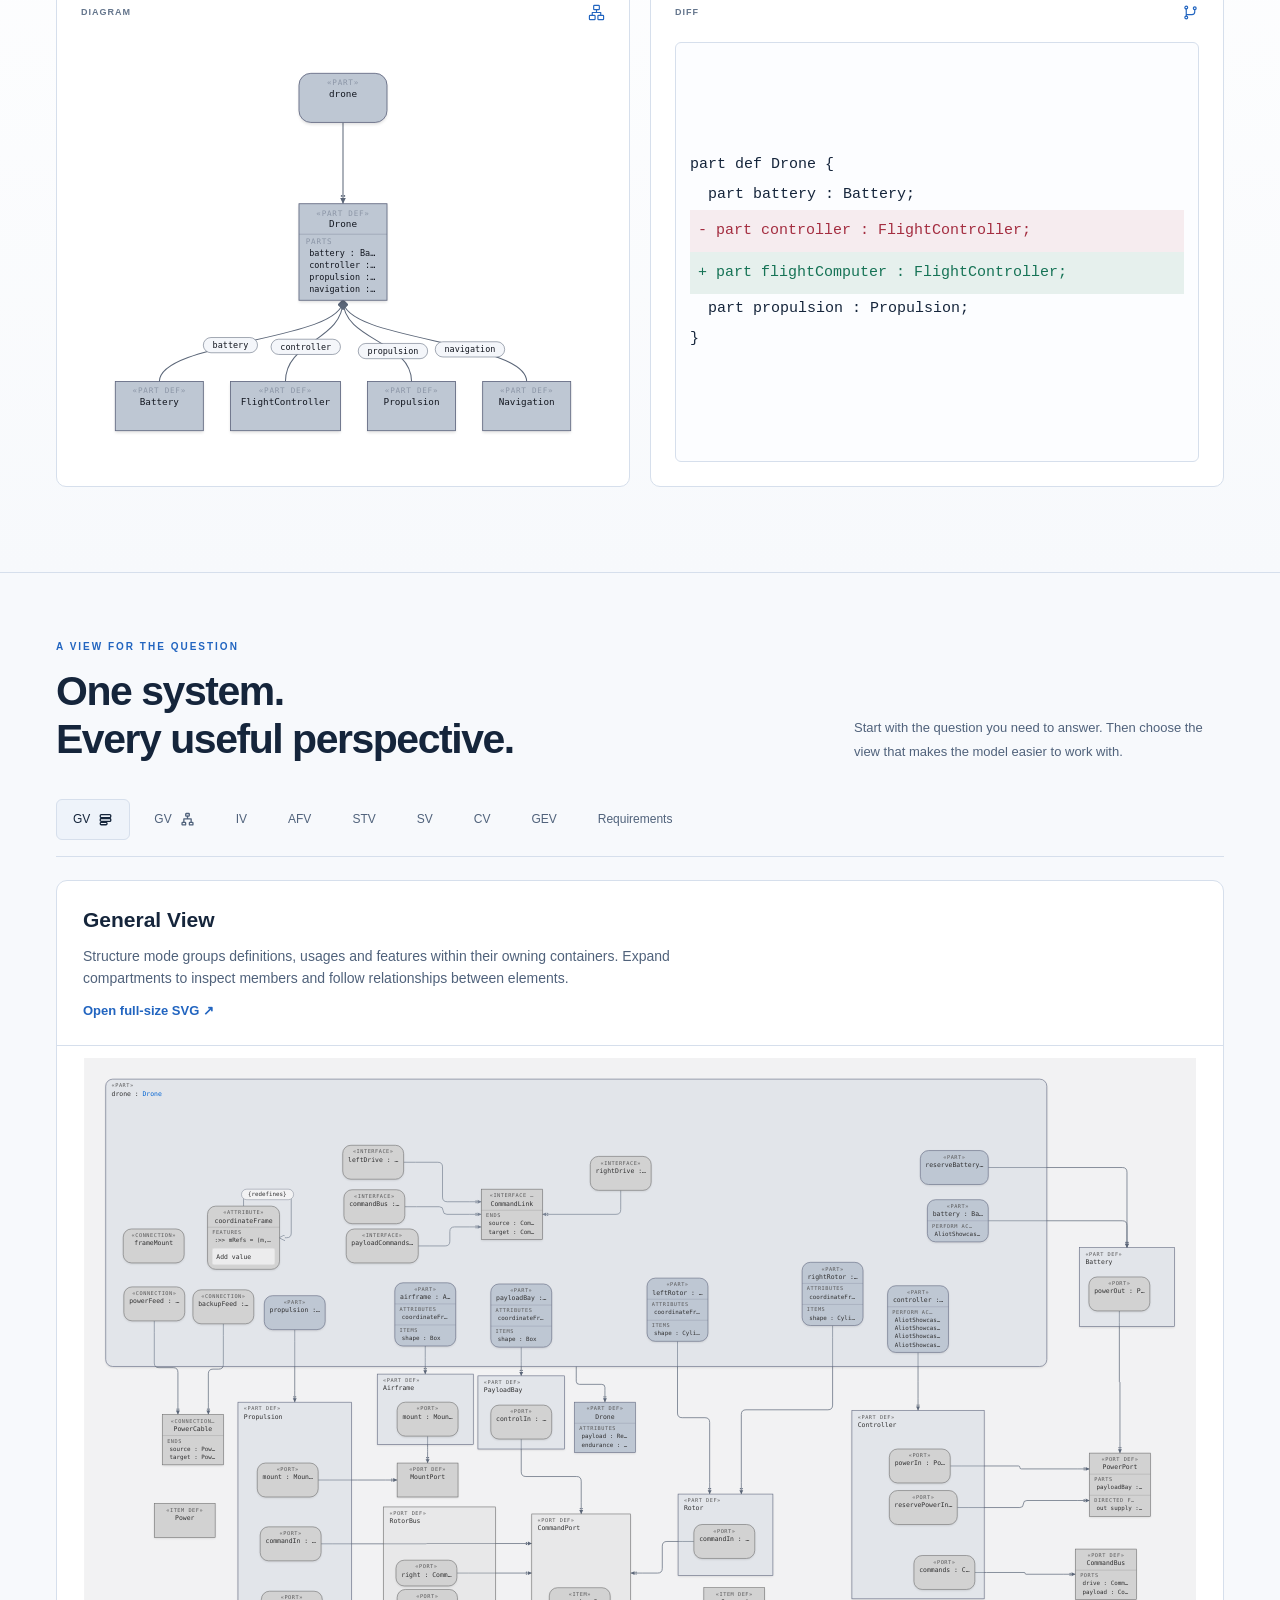
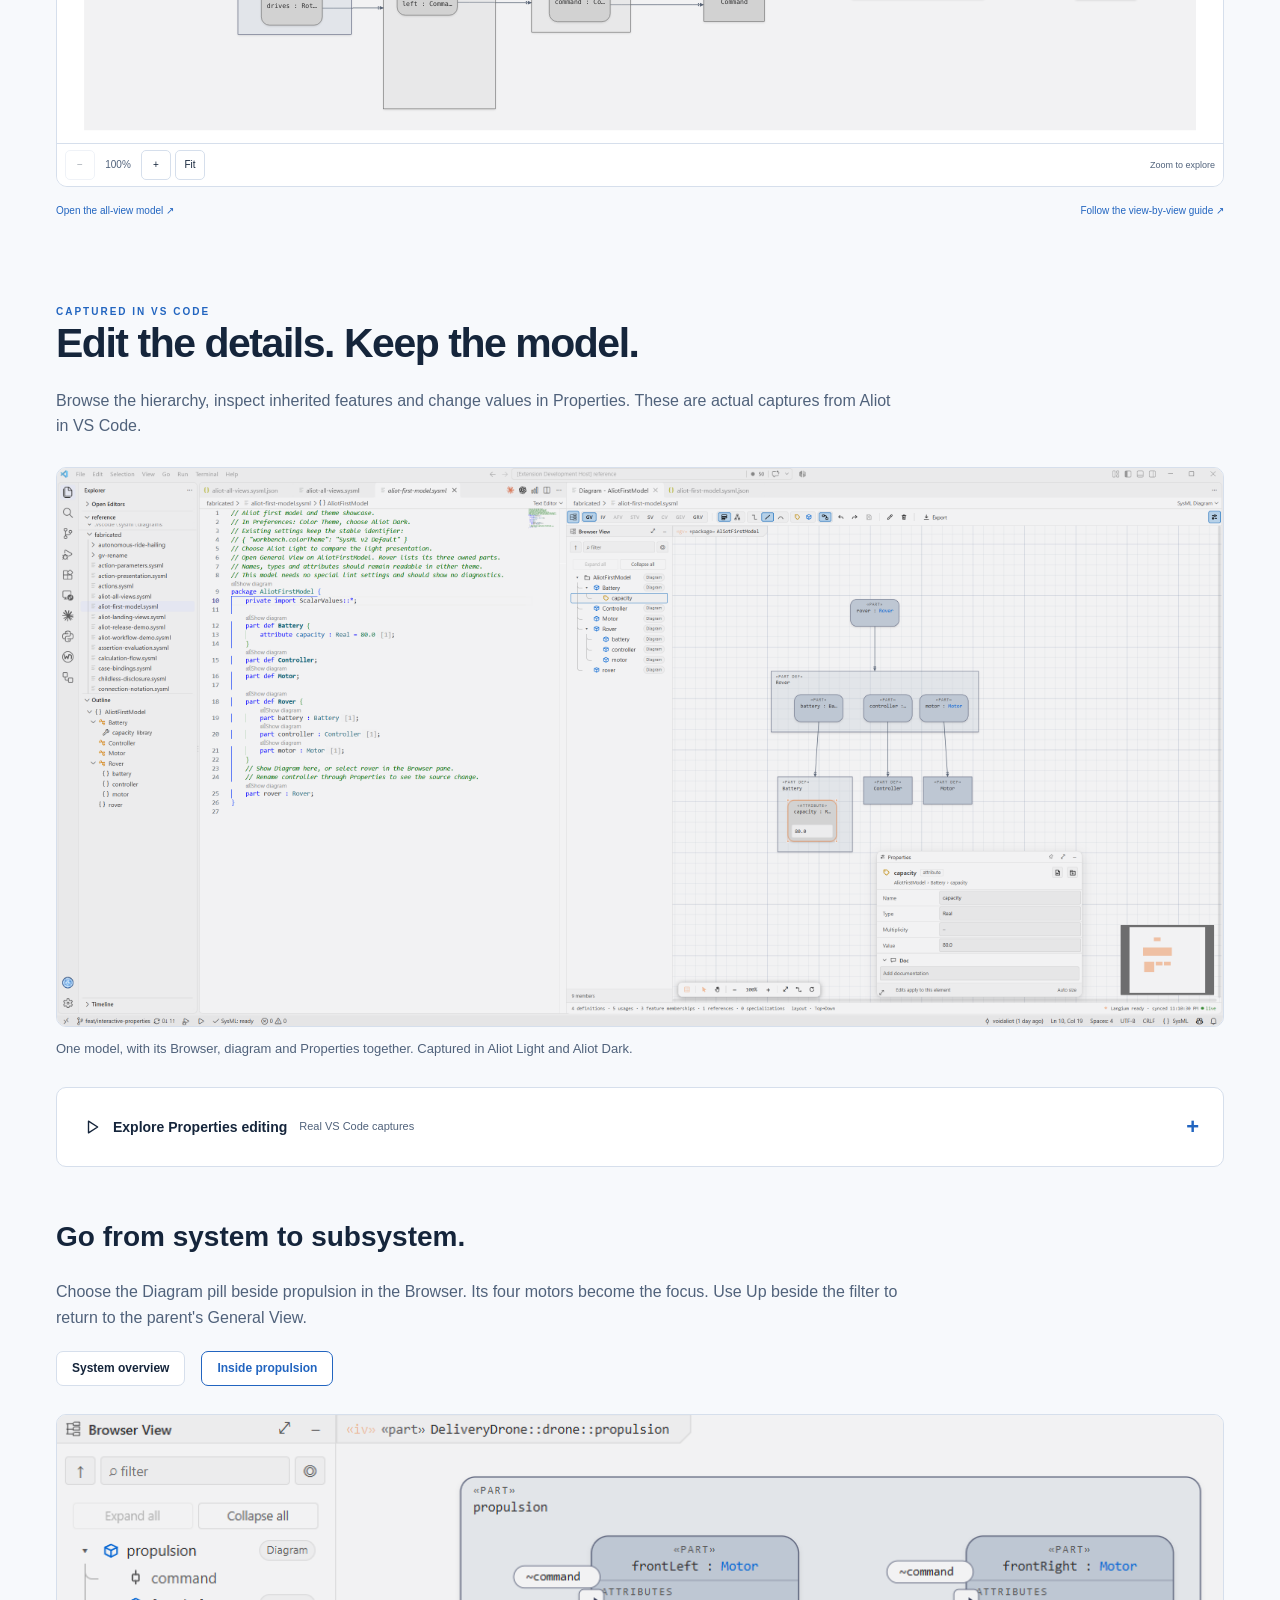
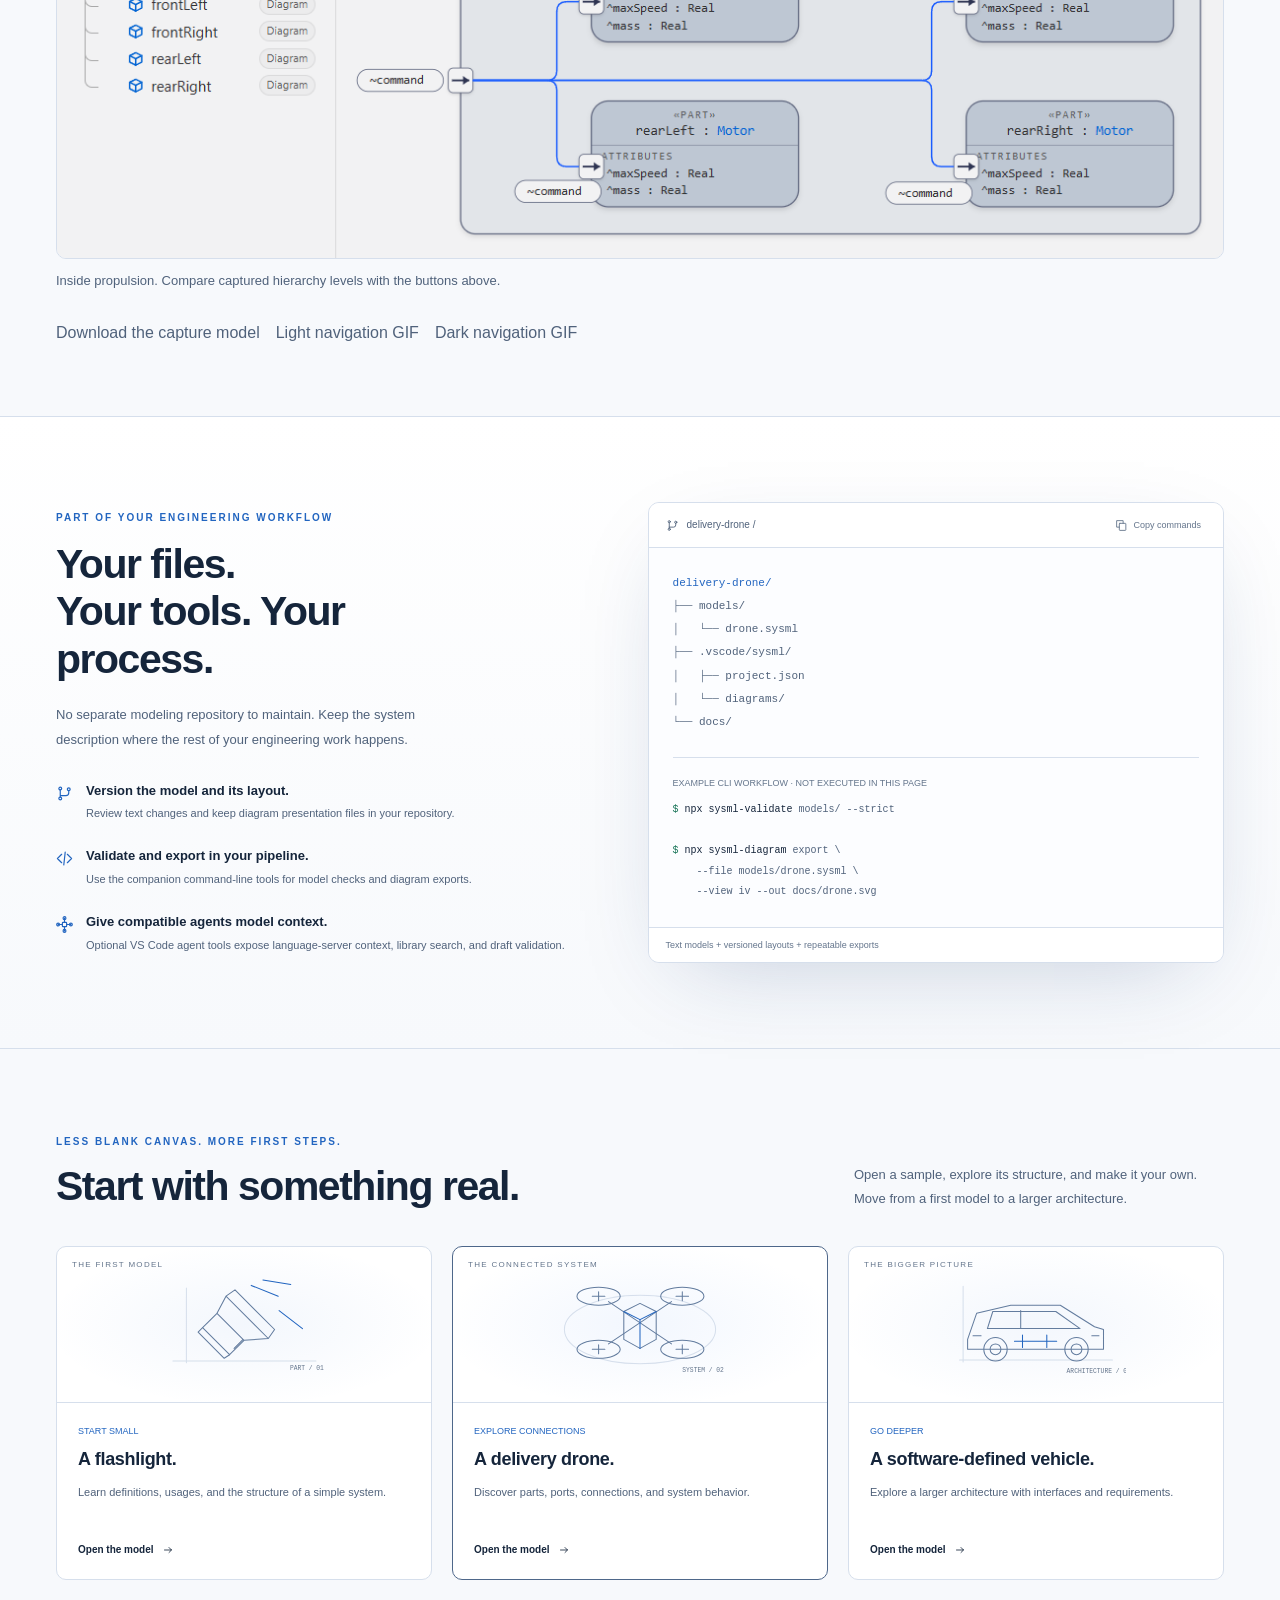
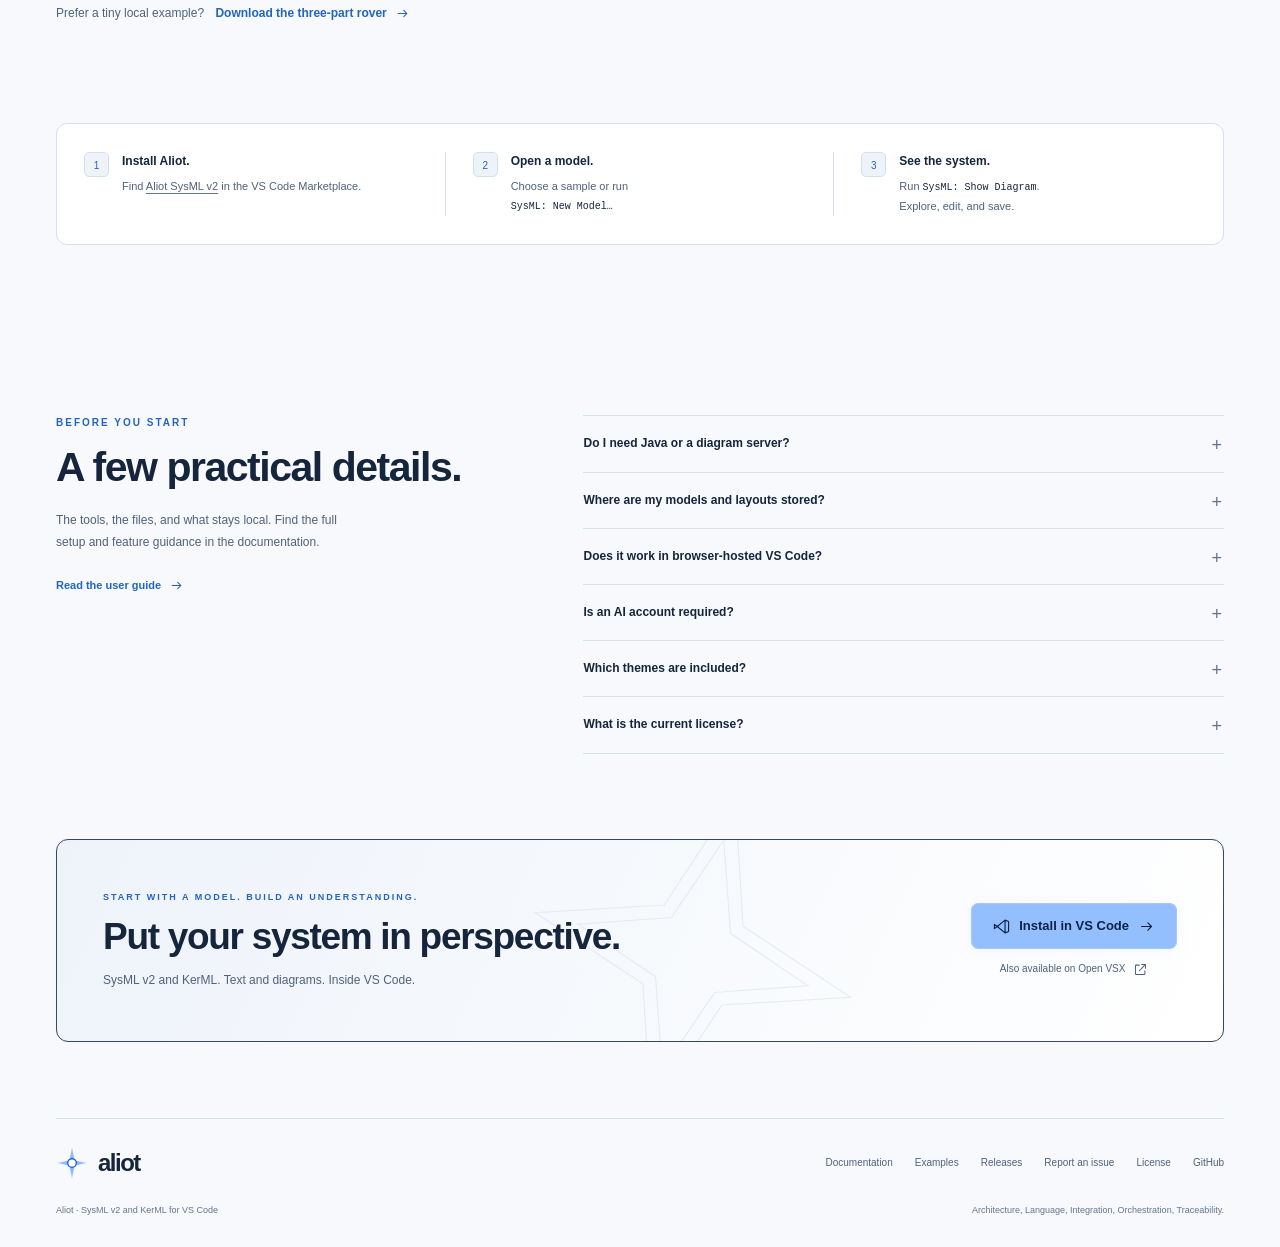
==== commit a9f12567: "Refresh Aliot branding and README assets This change updates the project branding to the new four-ra" ====
--- a/index.html
+++ b/index.html
@@ -216,6 +216,10 @@
       <section class="hero" id="top" aria-labelledby="hero-title">
         <div class="wrap">
           <div class="hero-copy">
+            <img class="hero-brand-mark" src="assets/brand/aliot-star-light.svg"
+              data-light="assets/brand/aliot-star-light.svg" data-dark="assets/brand/aliot-star-dark.svg"
+              width="132" height="132" alt="Aliot star with a blue ring and white centre" />
+
             <div class="eyebrow center">
               <span class="small-dot"></span>SYSML v2 + KerML. INSIDE VS CODE.
             </div>
--- a/styles.css
+++ b/styles.css
@@ -3304,3 +3304,11 @@
     font-size: 9px;
   }
 }
+
+/* The landing page uses the plain star. System nodes belong to the store icon. */
+.hero-brand-mark {
+  display: block;
+  width: 132px;
+  height: 132px;
+  margin: 0 auto 24px;
+}
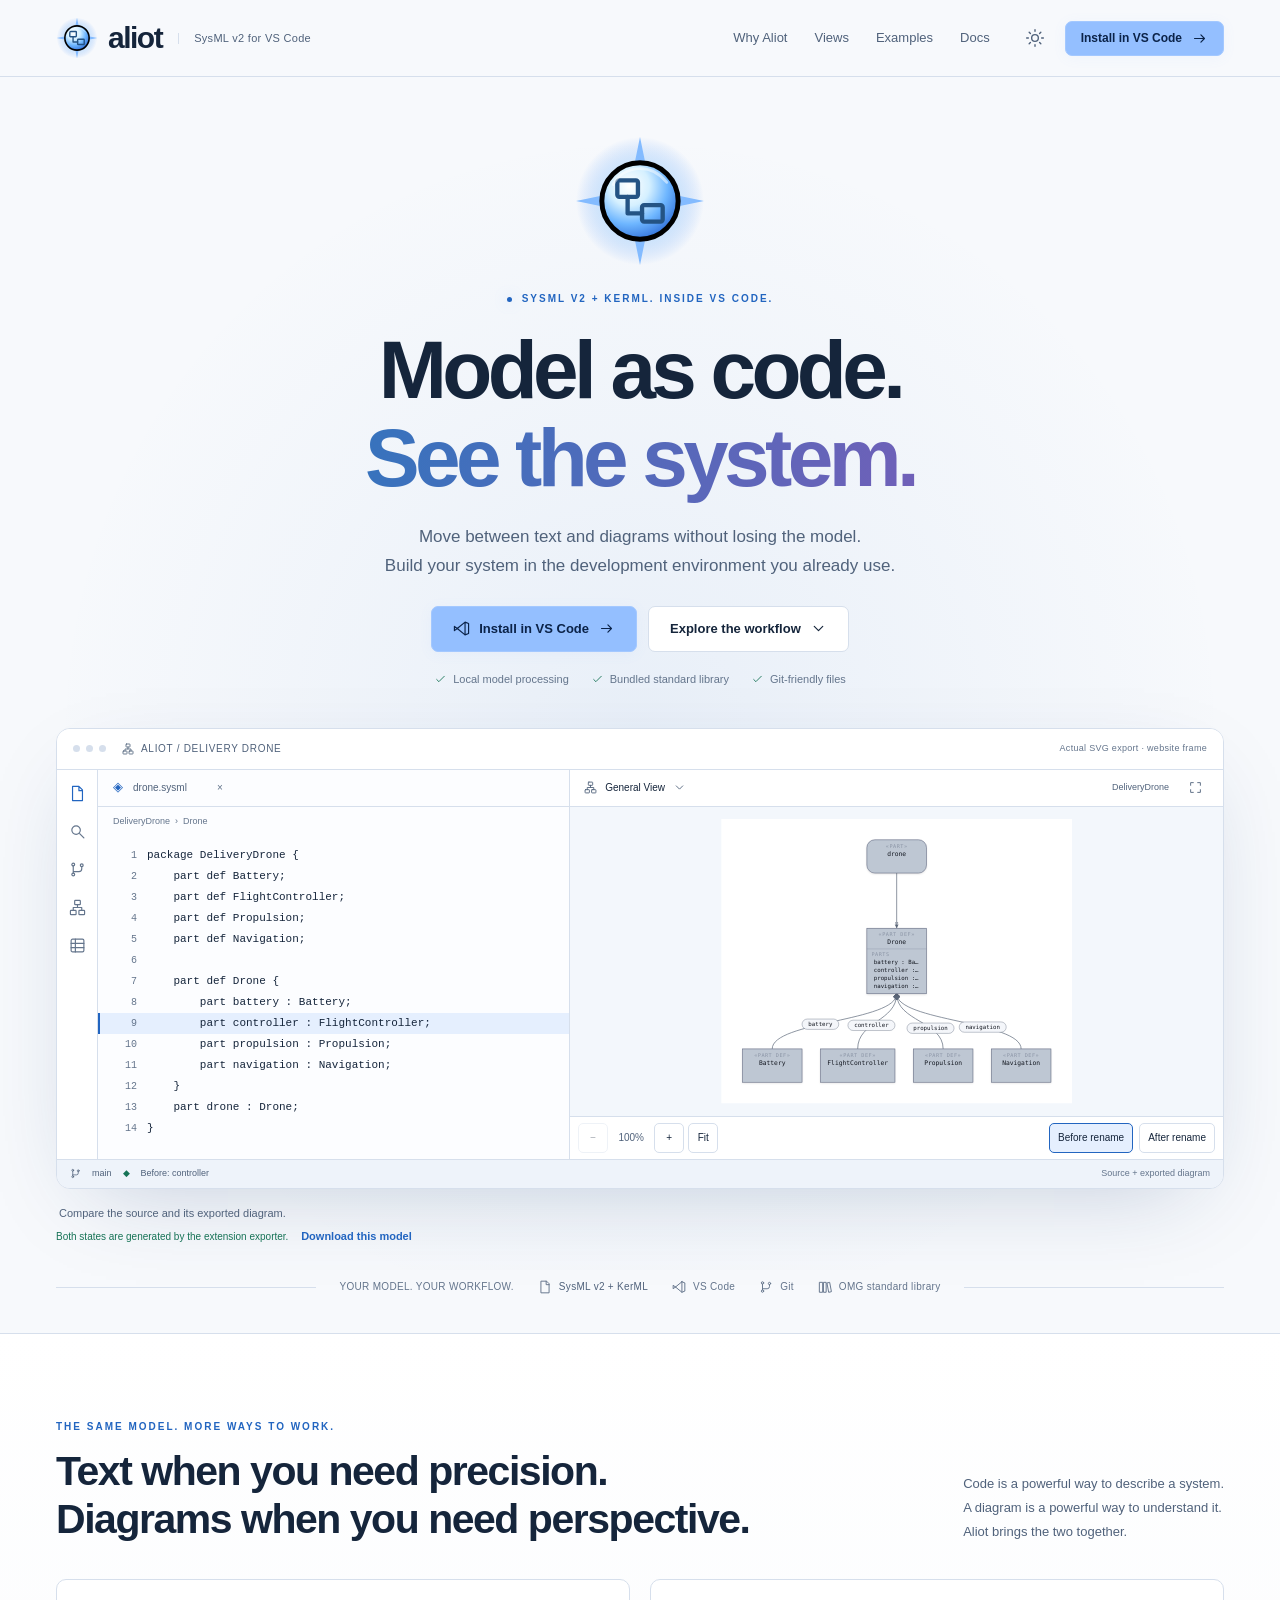
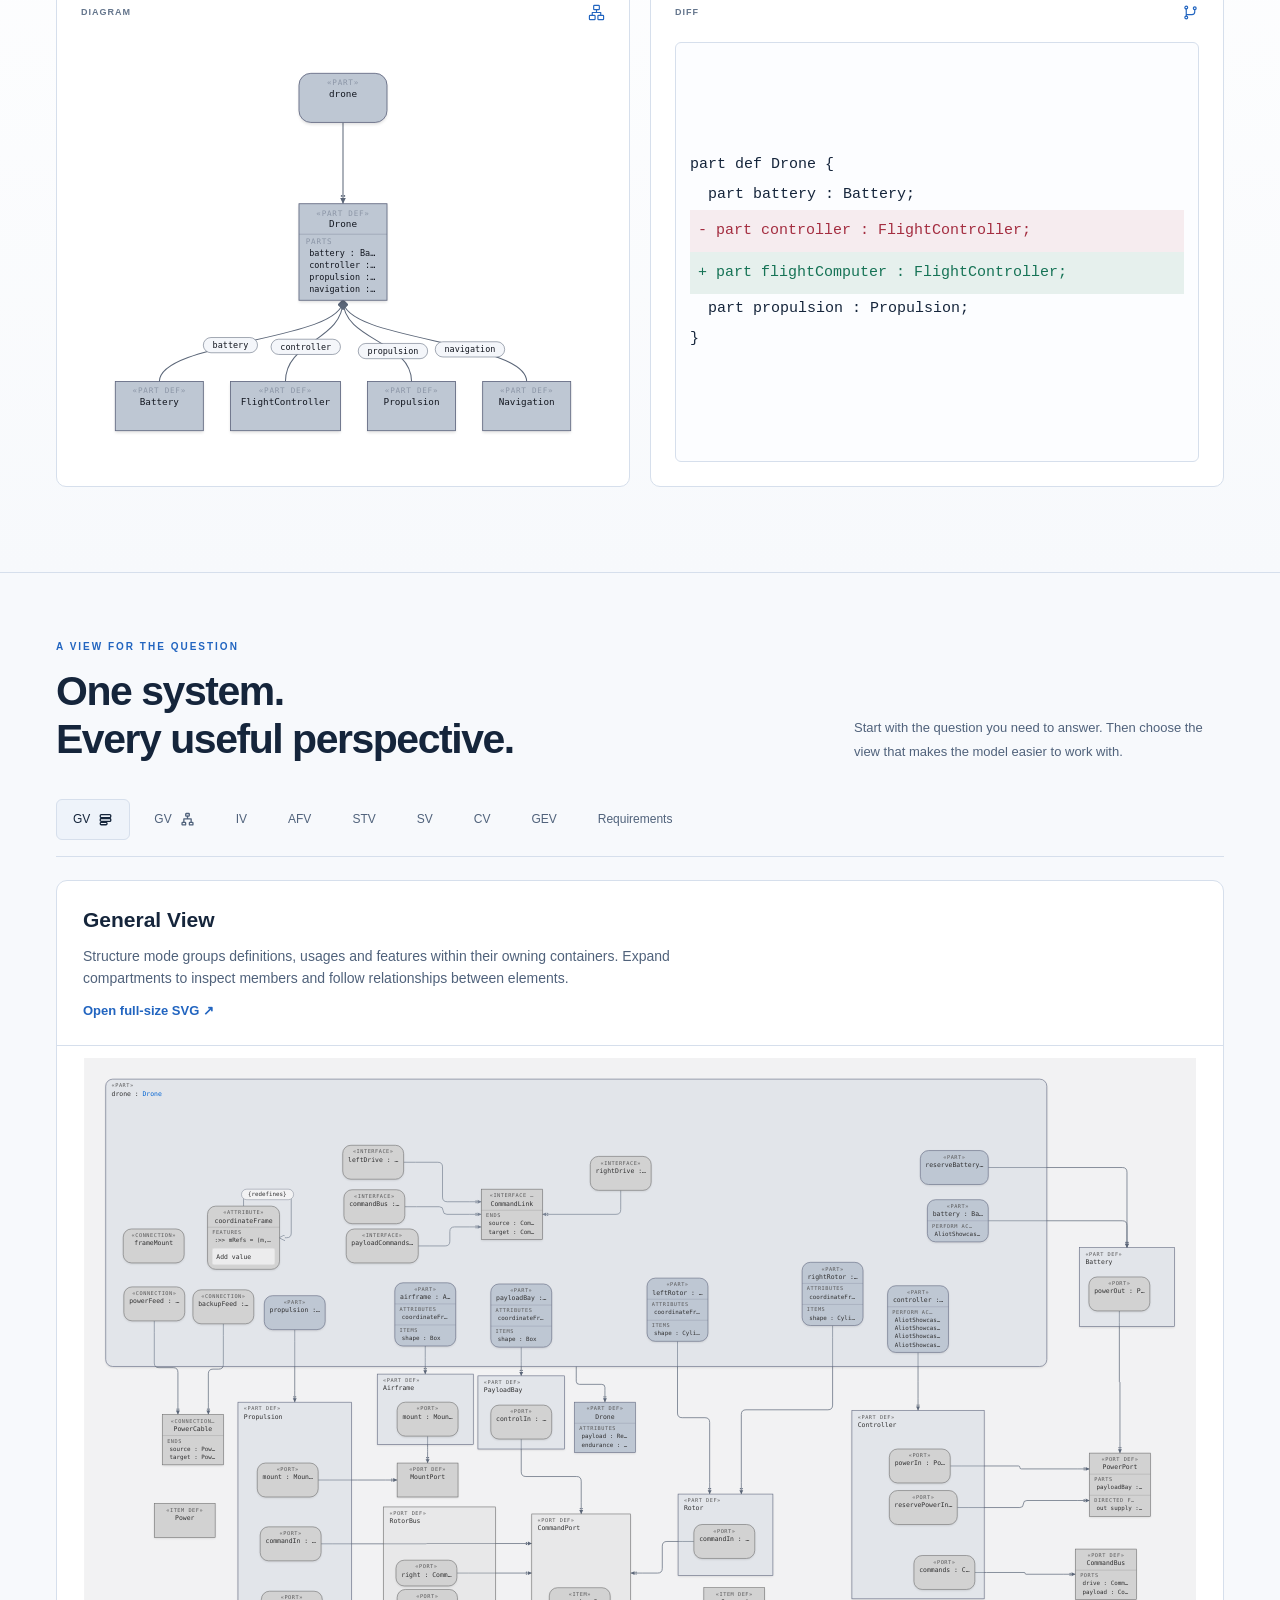
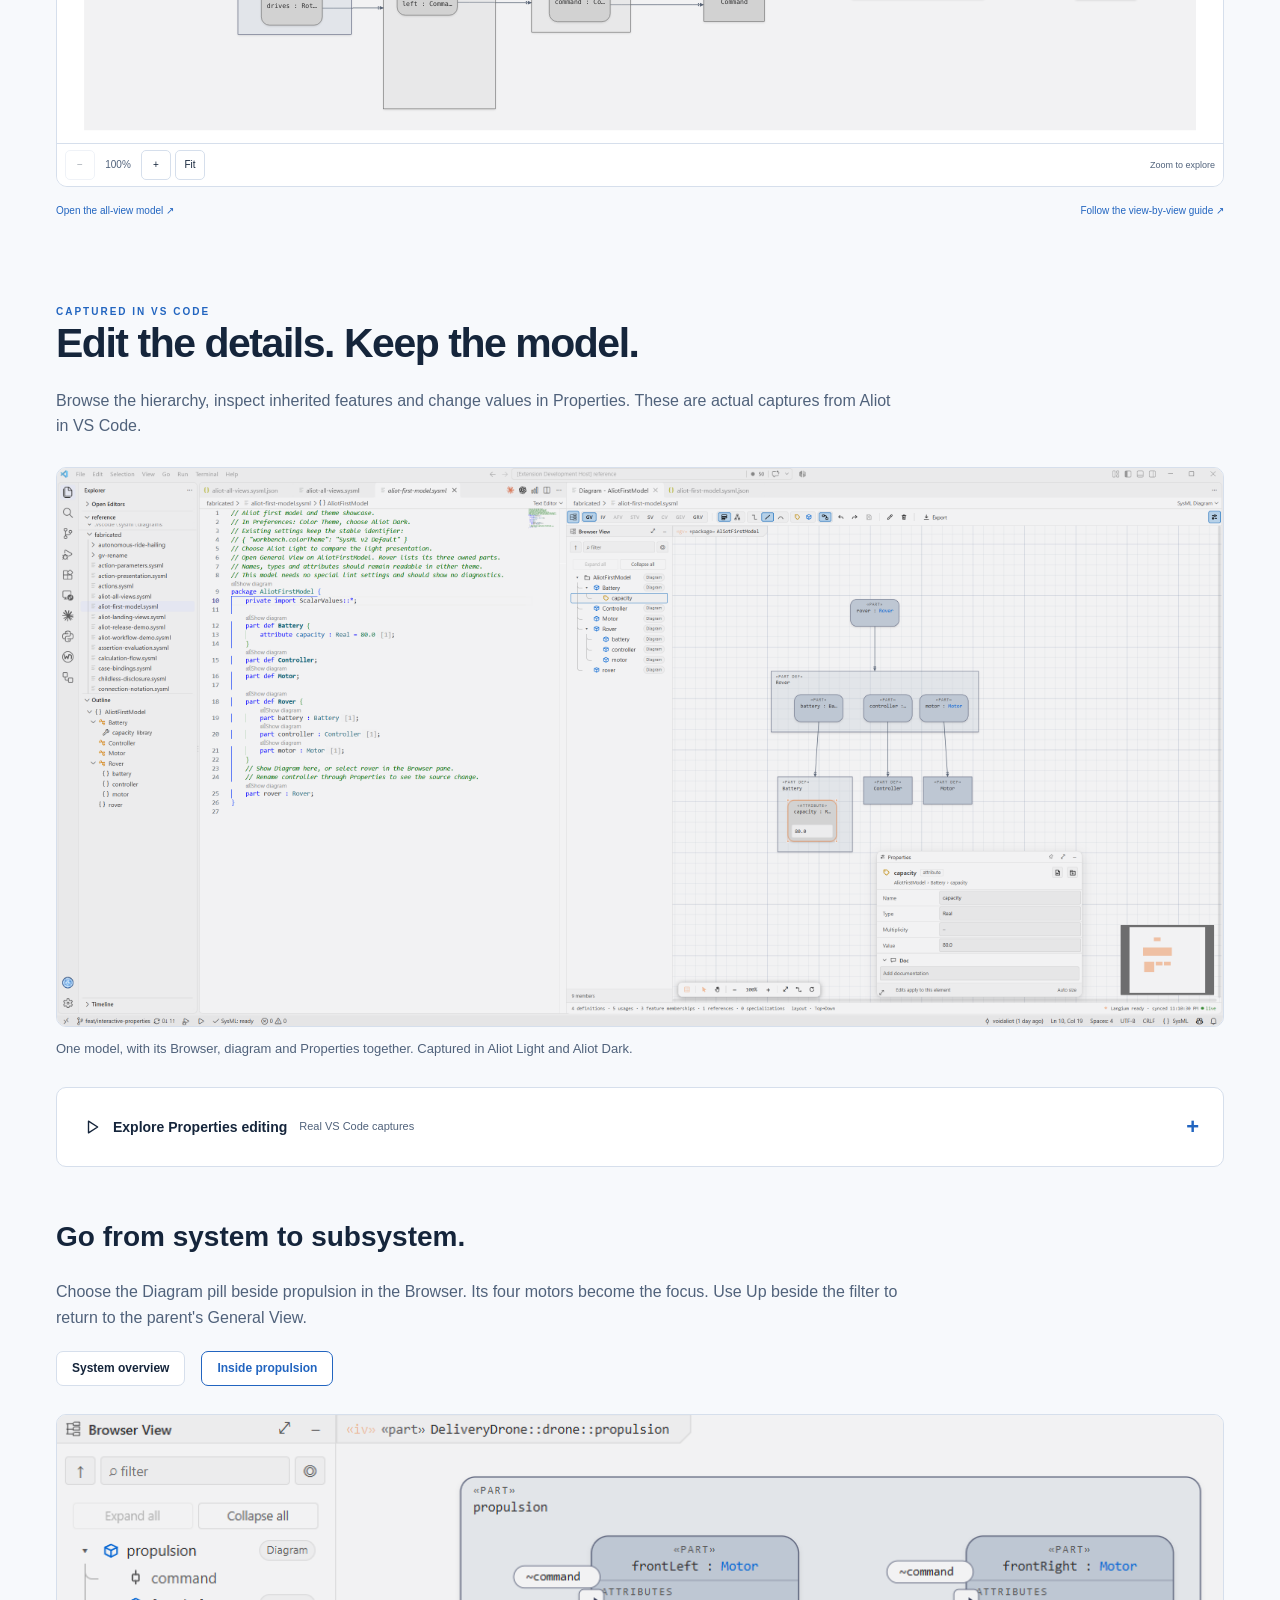
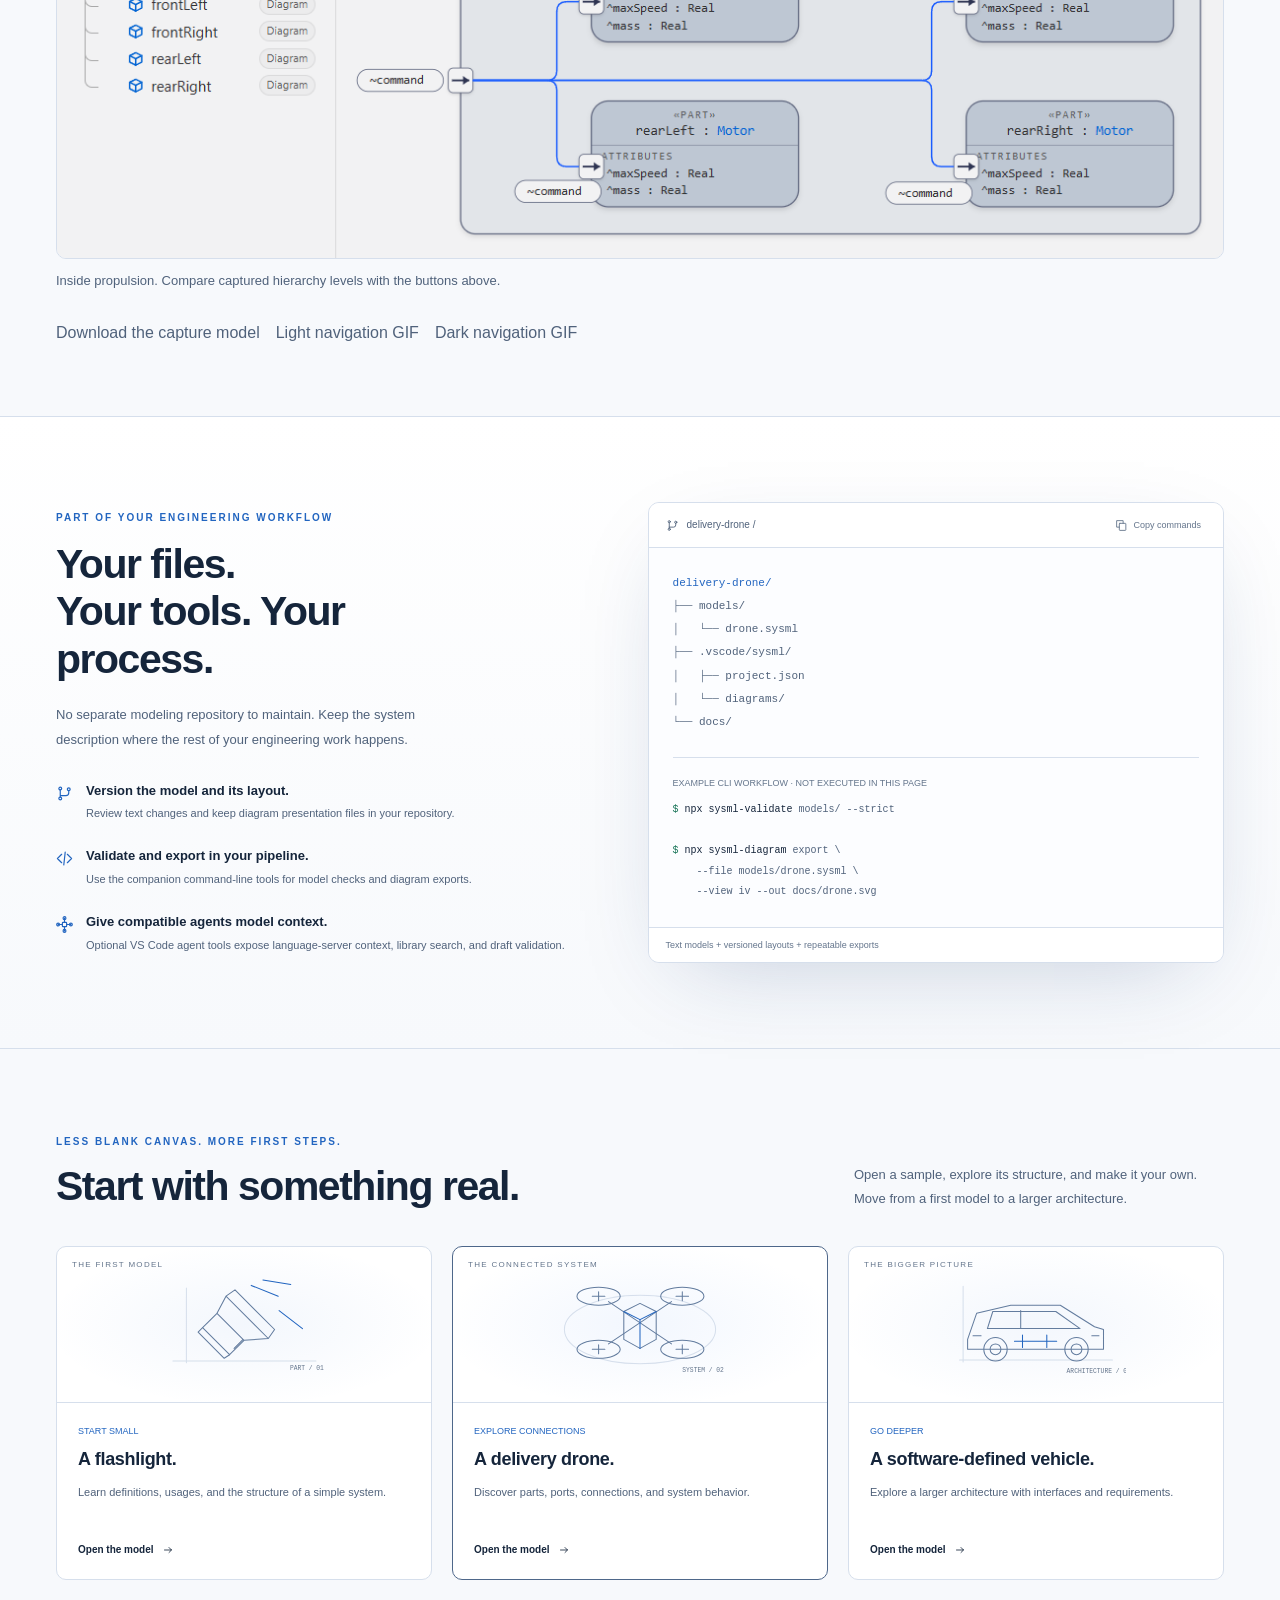
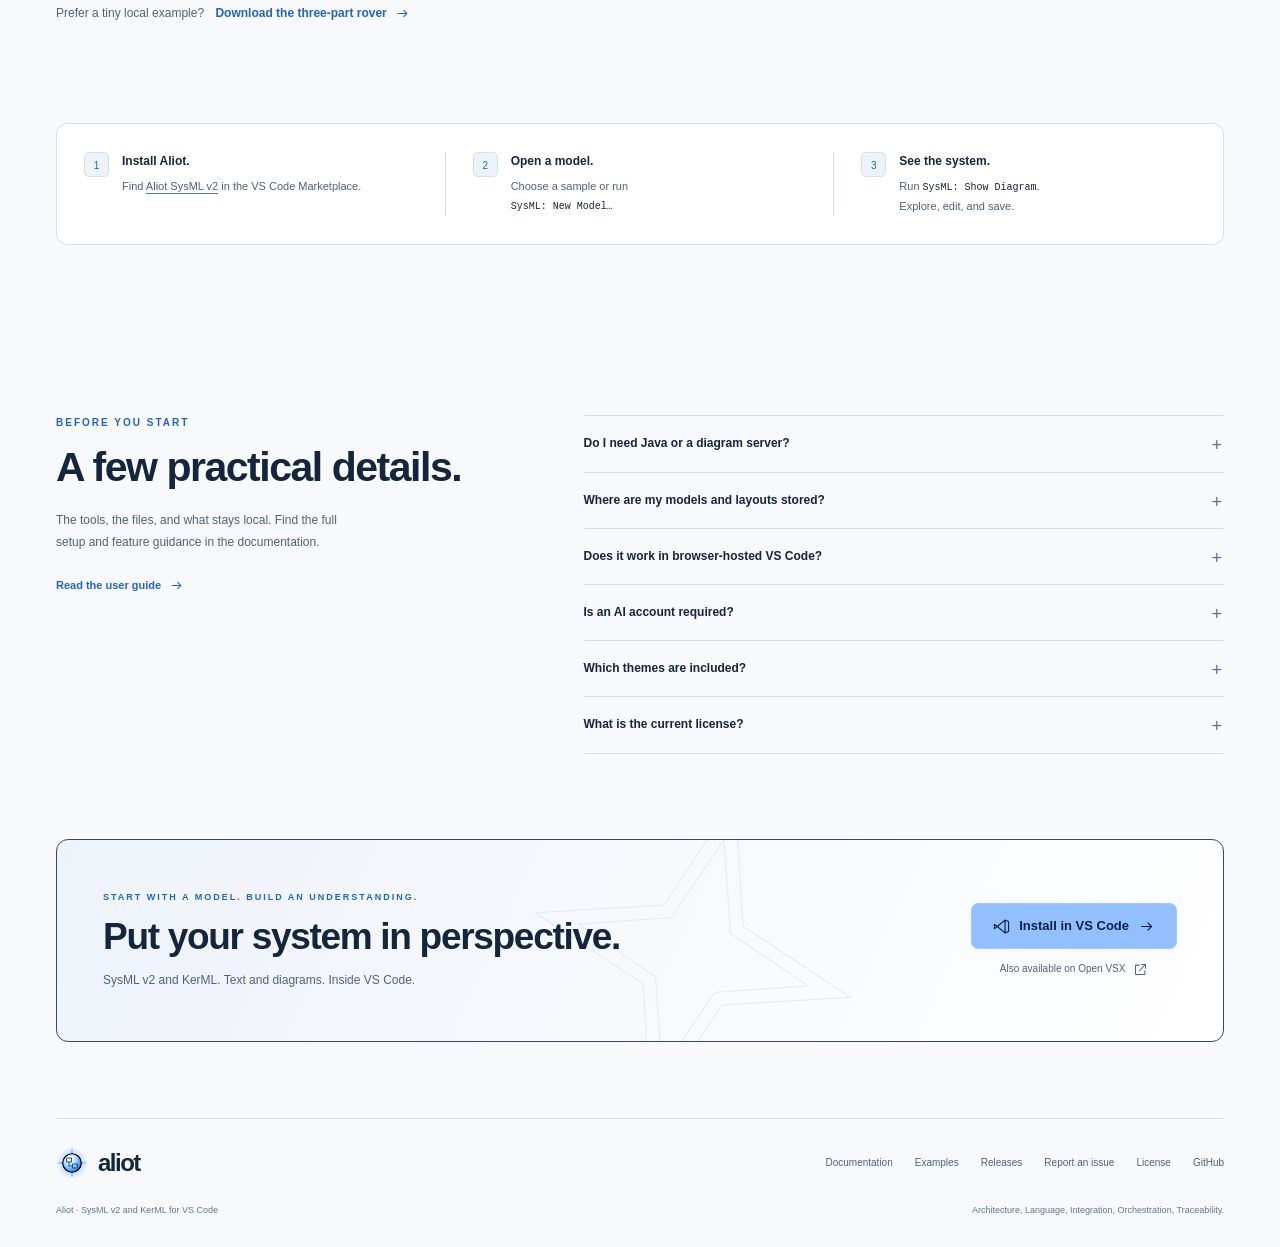
==== commit c90fceea: "Share approved SysML Marketplace and website icon" ====
--- a/index.html
+++ b/index.html
@@ -218,7 +218,7 @@
           <div class="hero-copy">
             <img class="hero-brand-mark" src="assets/brand/aliot-star-light.svg"
               data-light="assets/brand/aliot-star-light.svg" data-dark="assets/brand/aliot-star-dark.svg"
-              width="132" height="132" alt="Aliot star with a blue ring and white centre" />
+              width="132" height="132" alt="SysML v2 blue star with connected blocks and a black space border" />
 
             <div class="eyebrow center">
               <span class="small-dot"></span>SYSML v2 + KerML. INSIDE VS CODE.
